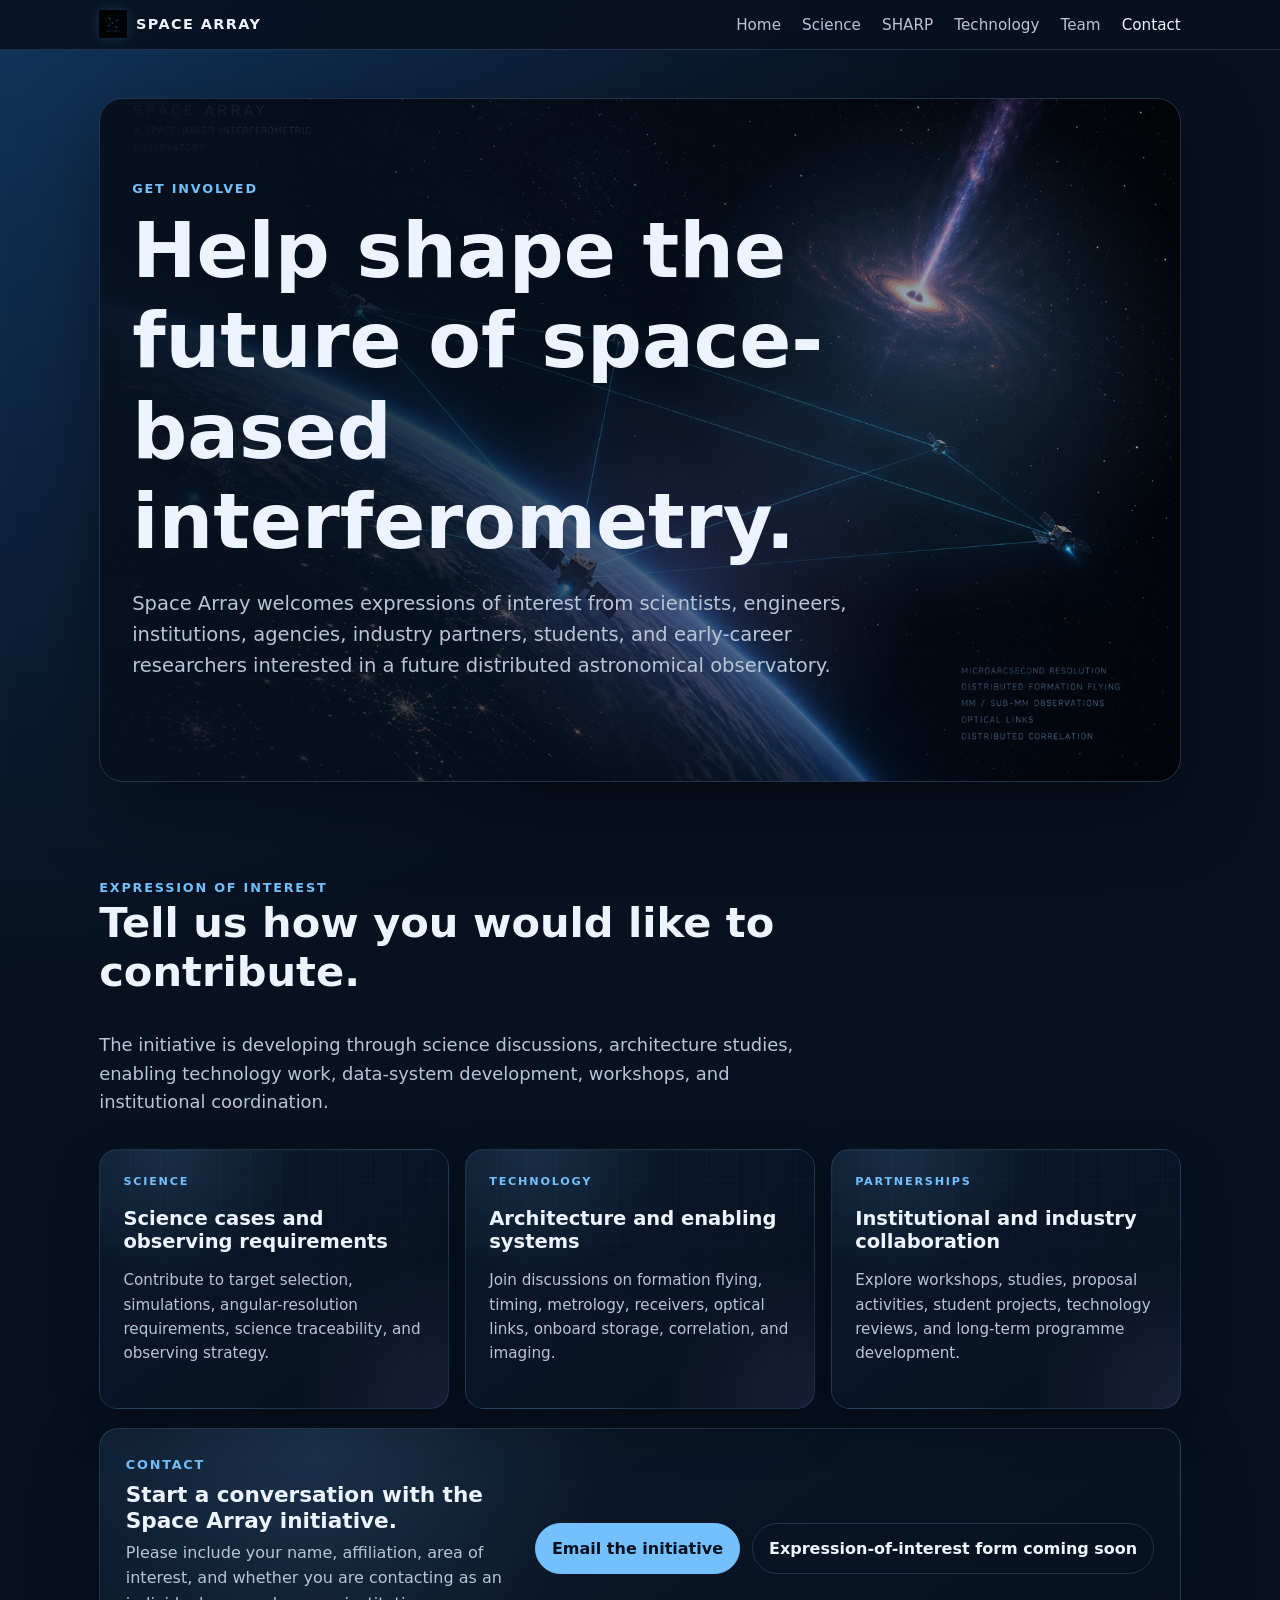
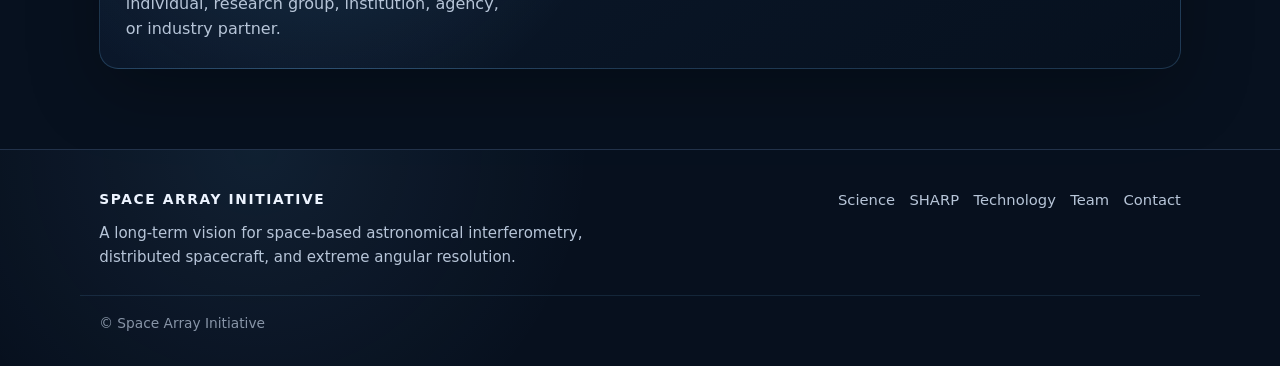
==== contact.html @ 08caba34 "footer" ====
<!doctype html>
<html lang="en">
<head>
  <meta charset="utf-8">
  <meta name="viewport" content="width=device-width, initial-scale=1">
  <title>Contact · Space Array</title>
  <link rel="stylesheet" href="styles.css">
</head>
<body>
<header>
  <div class="nav">
    <a class="logo" href="index.html">
      <img src="assets/space-array-logo.png" alt="Space Array logo">
      <span>Space Array</span>
    </a>
    <nav>
      <a href="index.html">Home</a>
      <a href="science.html">Science</a>
      <a href="sharp.html">SHARP</a>
      <a href="technology.html">Technology</a>
      <a href="team.html">Team</a>
      <a class="active" href="contact.html">Contact</a>
    </nav>
  </div>
</header>

<main>
  <section class="hero page-hero contact-hero">
    <div class="hero-copy">
      <div class="kicker">Get involved</div>
      <h1>Help shape the future of space-based interferometry.</h1>
      <p class="lead">
        Space Array welcomes expressions of interest from scientists, engineers,
        institutions, agencies, industry partners, students, and early-career researchers
        interested in a future distributed astronomical observatory.
      </p>
    </div>
  </section>

  <section class="section contact-intake">
    <div class="section-heading">
      <div class="kicker">Expression of interest</div>
      <h2>Tell us how you would like to contribute.</h2>
      <p>
        The initiative is developing through science discussions, architecture studies,
        enabling technology work, data-system development, workshops, and institutional
        coordination.
      </p>
    </div>

    <div class="contact-pathways">
      <article class="contact-pathway-card">
        <div class="contact-pathway-label">Science</div>
        <h3>Science cases and observing requirements</h3>
        <p>
          Contribute to target selection, simulations, angular-resolution requirements,
          science traceability, and observing strategy.
        </p>
      </article>

      <article class="contact-pathway-card">
        <div class="contact-pathway-label">Technology</div>
        <h3>Architecture and enabling systems</h3>
        <p>
          Join discussions on formation flying, timing, metrology, receivers, optical links,
          onboard storage, correlation, and imaging.
        </p>
      </article>

      <article class="contact-pathway-card">
        <div class="contact-pathway-label">Partnerships</div>
        <h3>Institutional and industry collaboration</h3>
        <p>
          Explore workshops, studies, proposal activities, student projects,
          technology reviews, and long-term programme development.
        </p>
      </article>
    </div>

    <div class="contact-panel">
      <div>
        <div class="kicker">Contact</div>
        <h3>Start a conversation with the Space Array initiative.</h3>
        <p>
          Please include your name, affiliation, area of interest, and whether you are
          contacting as an individual, research group, institution, agency, or industry partner.
        </p>
      </div>

      <div class="contact-actions">
        <a class="button" href="mailto:info@spacearray.org">Email the initiative</a>
        <a class="button secondary" href="#">Expression-of-interest form coming soon</a>
      </div>
    </div>
  </section>
</main>

<footer class="site-footer">
  <div class="footer-inner">
    <div class="footer-brand">
      <div class="footer-title">Space Array Initiative</div>
      <p>
        A long-term vision for space-based astronomical interferometry,
        distributed spacecraft, and extreme angular resolution.
      </p>
    </div>

    <div class="footer-links">
      <a href="science.html">Science</a>
      <a href="sharp.html">SHARP</a>
      <a href="technology.html">Technology</a>
      <a href="team.html">Team</a>
      <a href="contact.html">Contact</a>
    </div>
  </div>

  <div class="footer-bottom">
    © Space Array Initiative
  </div>
</footer>
</body>
</html>
---- styles.css ----
:root {
  --bg: #07111f;
  --panel: #0d1b2f;
  --text: #edf4ff;
  --muted: #b7c5d8;
  --accent: #74c0fc;
  --accent-2: #b197fc;
  --line: #22324a;
}

* {
  box-sizing: border-box;
}

body {
  margin: 0;
  font-family: Inter, system-ui, -apple-system, BlinkMacSystemFont, "Segoe UI", sans-serif;
  background: radial-gradient(circle at top left, #12345a 0, var(--bg) 42%);
  color: var(--text);
  line-height: 1.6;
}

a {
  color: var(--accent);
  text-decoration: none;
}

a:hover {
  text-decoration: underline;
}

/* ===== Header / Navigation ===== */

header {
  border-bottom: 1px solid var(--line);
  background: rgba(7, 17, 31, 0.88);
  backdrop-filter: blur(10px);
  position: sticky;
  top: 0;
  z-index: 10;
}

.nav {
  max-width: 1120px;
  margin: 0 auto;
  padding: 0.65rem 1.2rem;
  display: flex;
  align-items: center;
  justify-content: space-between;
  gap: 1rem;
}

.logo {
  display: flex;
  align-items: center;
  gap: 0.55rem;
  color: var(--text);
  font-size: 0.9rem;
  font-weight: 600;
  letter-spacing: 0.10em;
  text-transform: uppercase;
  text-decoration: none;
}

.logo:hover {
  text-decoration: none;
}

.logo img {
  width: 28px;
  height: 28px;
  max-width: 28px;
  max-height: 28px;
  display: block;
  object-fit: contain;
  filter: drop-shadow(0 0 6px rgba(116, 192, 252, 0.18));
}

.logo span {
  line-height: 1;
}

nav a {
  color: var(--muted);
  margin-left: 1rem;
  font-size: 0.95rem;
}

nav a.active,
nav a:hover {
  color: var(--text);
}

/* ===== Main layout ===== */

main {
  max-width: 1120px;
  margin: 0 auto;
  padding: 3rem 1.2rem 5rem;
}

.section {
  margin-top: 4rem;
  padding-top: 1rem;
}

/* ===== Typography ===== */

.kicker {
  color: var(--accent);
  text-transform: uppercase;
  letter-spacing: 0.14em;
  font-size: 0.8rem;
  font-weight: 700;
}

h1,
h2,
h3 {
  line-height: 1.18;
}

h1 {
  font-size: clamp(2.4rem, 6vw, 5rem);
  margin: 0.4rem 0 1rem;
}

h2 {
  font-size: clamp(1.8rem, 4vw, 2.6rem);
  margin-top: 0;
}

h3 {
  margin-bottom: 0.4rem;
}

.lead {
  font-size: 1.22rem;
  color: var(--muted);
  max-width: 780px;
}

/* ===== Buttons ===== */

.button-row {
  display: flex;
  flex-wrap: wrap;
  gap: 0.8rem;
  margin-top: 2rem;
}

.button {
  display: inline-block;
  padding: 0.75rem 1rem;
  border-radius: 999px;
  border: 1px solid var(--accent);
  color: var(--bg);
  background: var(--accent);
  font-weight: 700;
}

.button.secondary {
  color: var(--text);
  background: transparent;
  border-color: var(--line);
}

/* ===== Home cinematic hero ===== */

.hero {
  padding: 4rem 0 3rem;
  max-width: 850px;
}

.hero-home {
  max-width: none;
  padding: 2rem 0 4rem;
}

.hero-visual {
  margin-bottom: 2rem;
  border-radius: 1.5rem;
  overflow: hidden;
  border: 1px solid var(--line);
  background: #030813;
  box-shadow: 0 24px 80px rgba(0, 0, 0, 0.45);
}

.hero-visual img {
  width: 100%;
  height: auto;
  display: block;
}

.hero-copy {
  max-width: 820px;
}

/* ===== Page hero visual treatment ===== */

.page-hero {
  position: relative;
  max-width: none;
  min-height: 420px;
  padding: 5rem 2rem;
  border: 1px solid var(--line);
  border-radius: 1.5rem;
  overflow: hidden;
  background:
    linear-gradient(90deg, rgba(7, 17, 31, 0.96), rgba(7, 17, 31, 0.65), rgba(7, 17, 31, 0.22)),
    url("assets/space-array-hero.png") center / cover no-repeat;
  box-shadow: 0 24px 80px rgba(0, 0, 0, 0.42);
}

.page-hero .hero-copy {
  position: relative;
  z-index: 1;
  max-width: 760px;
}

.science-hero::after,
.sharp-hero::after,
.technology-hero::after,
.team-hero::after,
.contact-hero::after {
  content: "";
  position: absolute;
  inset: 0;
  pointer-events: none;
}

.science-hero::after {
  background:
    radial-gradient(circle at 72% 28%, rgba(177, 151, 252, 0.22), transparent 24%),
    radial-gradient(circle at 60% 55%, rgba(116, 192, 252, 0.15), transparent 32%);
}

.sharp-hero::after {
  background:
    radial-gradient(circle at 74% 32%, rgba(255, 138, 61, 0.18), transparent 24%),
    radial-gradient(circle at 66% 45%, rgba(177, 151, 252, 0.18), transparent 30%),
    linear-gradient(115deg, transparent 58%, rgba(116, 192, 252, 0.14), transparent 72%);
}

.technology-hero::after {
  background:
    radial-gradient(circle at 74% 32%, rgba(116, 192, 252, 0.2), transparent 25%),
    radial-gradient(circle at 58% 68%, rgba(177, 151, 252, 0.16), transparent 32%),
    linear-gradient(120deg, transparent 54%, rgba(116, 192, 252, 0.14), transparent 68%);
}

.team-hero::after {
  background:
    radial-gradient(circle at 76% 34%, rgba(116, 192, 252, 0.17), transparent 26%),
    radial-gradient(circle at 62% 62%, rgba(177, 151, 252, 0.16), transparent 32%);
}

.contact-hero::after {
  background:
    radial-gradient(circle at 78% 38%, rgba(116, 192, 252, 0.18), transparent 28%),
    radial-gradient(circle at 55% 70%, rgba(177, 151, 252, 0.14), transparent 30%);
}

/* ===== Grids / cards ===== */

.grid {
  display: grid;
  grid-template-columns: repeat(auto-fit, minmax(230px, 1fr));
  gap: 1rem;
  margin: 2rem 0;
}

.card {
  background: rgba(13, 27, 47, 0.78);
  border: 1px solid var(--line);
  border-radius: 1rem;
  padding: 1.25rem;
  transition: transform 0.25s ease, border-color 0.25s ease, box-shadow 0.25s ease;
}

.card:hover {
  transform: translateY(-3px);
  border-color: rgba(116, 192, 252, 0.35);
  box-shadow: 0 18px 40px rgba(0, 0, 0, 0.28);
}

.card p {
  color: var(--muted);
  margin-bottom: 0;
}

/* ===== Homepage identity cards ===== */

.identity-grid {
  gap: 1.25rem;
  margin: 3rem 0 4rem;
}

.identity-card {
  position: relative;
  overflow: hidden;
  padding: 0;
}

.identity-card h3,
.identity-card p,
.identity-card .card-label {
  margin-left: 1.25rem;
  margin-right: 1.25rem;
}

.identity-card p {
  margin-bottom: 1.25rem;
}

.card-label {
  margin-top: 1.25rem;
  color: var(--accent);
  text-transform: uppercase;
  letter-spacing: 0.16em;
  font-size: 0.72rem;
  font-weight: 800;
}

.signature-visual {
  position: relative;
  height: 180px;
  overflow: hidden;
  background:
    radial-gradient(circle at 50% 45%, rgba(116, 192, 252, 0.18), transparent 34%),
    linear-gradient(135deg, rgba(116, 192, 252, 0.08), rgba(177, 151, 252, 0.08)),
    #050b16;
  border-bottom: 1px solid var(--line);
}

.signature-visual::before {
  content: "";
  position: absolute;
  inset: 0;
  background-image:
    linear-gradient(rgba(116, 192, 252, 0.07) 1px, transparent 1px),
    linear-gradient(90deg, rgba(116, 192, 252, 0.07) 1px, transparent 1px);
  background-size: 34px 34px;
  mask-image: radial-gradient(circle at center, black 0, transparent 72%);
}

.signature-visual span {
  position: absolute;
  display: block;
}

/* Science visual */

.jet-core {
  width: 58px;
  height: 58px;
  left: 46%;
  top: 52%;
  border-radius: 999px;
  background: radial-gradient(circle, #ffd28a 0%, #ff8a3d 38%, rgba(255, 138, 61, 0.18) 62%, transparent 70%);
  box-shadow: 0 0 34px rgba(255, 138, 61, 0.8);
}

.jet-beam {
  width: 170px;
  height: 36px;
  left: 39%;
  top: 32%;
  transform: rotate(-28deg);
  background: linear-gradient(90deg, rgba(255, 210, 138, 0.95), rgba(177, 151, 252, 0.45), transparent);
  filter: blur(2px);
}

.uv-ring {
  border: 1px solid rgba(116, 192, 252, 0.5);
  border-radius: 50%;
  transform: rotate(-22deg);
}

.ring-one {
  width: 180px;
  height: 82px;
  left: 20%;
  top: 46%;
}

.ring-two {
  width: 230px;
  height: 110px;
  left: 12%;
  top: 35%;
  border-color: rgba(177, 151, 252, 0.35);
}

/* Architecture visual */

.orbit {
  border: 1px solid rgba(116, 192, 252, 0.45);
  border-radius: 50%;
}

.orbit-one {
  width: 260px;
  height: 110px;
  left: 10%;
  top: 44%;
  transform: rotate(-18deg);
}

.orbit-two {
  width: 210px;
  height: 88px;
  left: 24%;
  top: 31%;
  transform: rotate(22deg);
  border-color: rgba(177, 151, 252, 0.45);
}

.sat {
  width: 16px;
  height: 16px;
  background: var(--text);
  border-radius: 4px;
  box-shadow: 0 0 18px rgba(116, 192, 252, 0.9);
}

.sat-a {
  left: 30%;
  top: 44%;
}

.sat-b {
  right: 28%;
  top: 55%;
}

.baseline {
  width: 190px;
  height: 1px;
  left: 31%;
  top: 51%;
  transform: rotate(9deg);
  background: linear-gradient(90deg, var(--accent), var(--accent-2));
  box-shadow: 0 0 10px rgba(116, 192, 252, 0.7);
}

/* Roadmap visual */

.phase {
  border-radius: 999px;
  background: radial-gradient(circle, var(--text), var(--accent));
  box-shadow: 0 0 20px rgba(116, 192, 252, 0.75);
}

.phase-one {
  width: 15px;
  height: 15px;
  left: 24%;
  top: 62%;
}

.phase-two {
  width: 24px;
  height: 24px;
  left: 46%;
  top: 47%;
}

.phase-three {
  width: 36px;
  height: 36px;
  left: 68%;
  top: 31%;
  background: radial-gradient(circle, var(--text), var(--accent-2));
}

.road-line {
  width: 58%;
  height: 2px;
  left: 24%;
  top: 58%;
  transform: rotate(-20deg);
  background: linear-gradient(90deg, var(--accent), var(--accent-2));
  box-shadow: 0 0 14px rgba(177, 151, 252, 0.55);
}

/* ===== Two-column sections ===== */

.two-col {
  display: grid;
  grid-template-columns: minmax(0, 1.1fr) minmax(260px, 0.9fr);
  gap: 2rem;
  align-items: start;
}

.notice {
  border-left: 4px solid var(--accent-2);
  padding: 1rem 1.2rem;
  background: rgba(177, 151, 252, 0.09);
  border-radius: 0.7rem;
  color: var(--muted);
}

ul.clean {
  padding-left: 1.2rem;
  color: var(--muted);
}

/* ===== Team page ===== */

.person {
  border-top: 1px solid var(--line);
  padding: 1rem 0;
}

.person:first-child {
  border-top: 0;
}

.role {
  color: var(--accent);
  font-weight: 700;
  margin: 0;
}

/* ===== Footer ===== */

/* ===== Site footer ===== */

.site-footer {
  border-top: 1px solid var(--line);
  color: var(--muted);
  padding: 0;
  text-align: left;
  background:
    radial-gradient(circle at 20% 0%, rgba(116, 192, 252, 0.09), transparent 32%),
    rgba(7, 17, 31, 0.92);
}

.footer-inner {
  max-width: 1120px;
  margin: 0 auto;
  padding: 2.4rem 1.2rem 1.6rem;
  display: flex;
  align-items: flex-start;
  justify-content: space-between;
  gap: 2rem;
}

.footer-title {
  color: var(--text);
  font-weight: 800;
  letter-spacing: 0.12em;
  text-transform: uppercase;
  font-size: 0.86rem;
}

.footer-brand p {
  max-width: 52ch;
  margin: 0.7rem 0 0;
  color: var(--muted);
  font-size: 0.94rem;
}

.footer-links {
  display: flex;
  flex-wrap: wrap;
  justify-content: flex-end;
  gap: 0.9rem;
}

.footer-links a {
  color: var(--muted);
  font-size: 0.92rem;
}

.footer-links a:hover {
  color: var(--text);
}

.footer-bottom {
  max-width: 1120px;
  margin: 0 auto;
  padding: 1rem 1.2rem 2rem;
  border-top: 1px solid rgba(116, 192, 252, 0.12);
  color: rgba(183, 197, 216, 0.72);
  font-size: 0.86rem;
}

@media (max-width: 720px) {
  .footer-inner {
    flex-direction: column;
  }

  .footer-links {
    justify-content: flex-start;
  }
}

/* ===== Responsive ===== */

@media (max-width: 720px) {
  .nav {
    align-items: flex-start;
    flex-direction: column;
  }

  nav a {
    margin: 0 0.8rem 0.5rem 0;
    display: inline-block;
  }

  main {
    padding-top: 2rem;
  }

  .hero-home {
    padding-top: 1rem;
  }

  .page-hero {
    min-height: 360px;
    padding: 3.5rem 1.3rem;
  }

  .two-col {
    grid-template-columns: 1fr;
  }

  .signature-visual {
    height: 180px;
  }

  .logo {
    letter-spacing: 0.08em;
    font-size: 0.82rem;
  }

  .logo img {
    width: 24px;
    height: 24px;
    max-width: 24px;
    max-height: 24px;
  }
}

/* ===== Why now glow cards ===== */
.why-now {
  margin-top: 5rem;
}

.section-heading {
  max-width: 760px;
  margin-bottom: 2rem;
}

.section-heading p {
  color: var(--muted);
  font-size: 1.12rem;
  max-width: 65ch;
}

.why-grid {
  display: grid;
  grid-template-columns: repeat(5, minmax(0, 1fr));
  gap: 1rem;
}

.why-card {
  position: relative;
  overflow: hidden;
  min-height: 245px;
  padding: 1.35rem;
  border: 1px solid rgba(116, 192, 252, 0.18);
  border-radius: 1.1rem;
  background:
    radial-gradient(circle at 20% 0%, rgba(116, 192, 252, 0.16), transparent 34%),
    radial-gradient(circle at 90% 100%, rgba(177, 151, 252, 0.14), transparent 36%),
    rgba(13, 27, 47, 0.72);
  box-shadow: 0 18px 50px rgba(0, 0, 0, 0.22);
  transition: transform 220ms ease, border-color 220ms ease, box-shadow 220ms ease;
}

.why-card::before {
  content: "";
  position: absolute;
  inset: 0;
  background-image:
    linear-gradient(rgba(116, 192, 252, 0.05) 1px, transparent 1px),
    linear-gradient(90deg, rgba(116, 192, 252, 0.05) 1px, transparent 1px);
  background-size: 28px 28px;
  mask-image: linear-gradient(to bottom, black, transparent 78%);
  pointer-events: none;
}

.why-card:hover {
  transform: translateY(-4px);
  border-color: rgba(116, 192, 252, 0.48);
  box-shadow:
    0 22px 70px rgba(0, 0, 0, 0.34),
    0 0 38px rgba(116, 192, 252, 0.12);
}

.why-icon {
  position: relative;
  z-index: 1;
  width: 46px;
  height: 46px;
  display: grid;
  place-items: center;
  margin-bottom: 1.2rem;
  border-radius: 999px;
  border: 1px solid rgba(116, 192, 252, 0.42);
  color: var(--accent);
  background: rgba(116, 192, 252, 0.08);
  box-shadow:
    inset 0 0 18px rgba(116, 192, 252, 0.12),
    0 0 24px rgba(116, 192, 252, 0.18);
  font-size: 1.25rem;
}

.why-card h3 {
  position: relative;
  z-index: 1;
  margin-top: 0;
  margin-bottom: 0.55rem;
  font-size: 1.05rem;
}

.why-card p {
  position: relative;
  z-index: 1;
  margin: 0;
  color: var(--muted);
  font-size: 0.94rem;
}

@media (max-width: 980px) {
  .why-grid {
    grid-template-columns: repeat(2, minmax(0, 1fr));
  }

  .why-card:last-child {
    grid-column: span 2;
  }
}

@media (max-width: 620px) {
  .why-grid {
    grid-template-columns: 1fr;
  }

  .why-card:last-child {
    grid-column: auto;
  }
}

/* ===== Latest updates ===== */
.updates-section {
  margin-top: 5.5rem;
}

.updates-grid {
  display: grid;
  grid-template-columns: 1.25fr 1fr 1fr;
  gap: 1rem;
}

.update-card {
  position: relative;
  min-height: 260px;
  padding: 1.45rem;
  border: 1px solid rgba(116, 192, 252, 0.18);
  border-radius: 1.1rem;
  background:
    linear-gradient(145deg, rgba(13, 27, 47, 0.92), rgba(7, 17, 31, 0.88)),
    radial-gradient(circle at 80% 0%, rgba(177, 151, 252, 0.14), transparent 36%);
  overflow: hidden;
  transition: transform 220ms ease, border-color 220ms ease, box-shadow 220ms ease;
}

.update-card::before {
  content: "";
  position: absolute;
  inset: 0;
  background:
    linear-gradient(120deg, transparent, rgba(116, 192, 252, 0.08), transparent);
  transform: translateX(-100%);
  transition: transform 600ms ease;
  pointer-events: none;
}

.update-card:hover {
  transform: translateY(-4px);
  border-color: rgba(116, 192, 252, 0.45);
  box-shadow: 0 22px 70px rgba(0, 0, 0, 0.32);
}

.update-card:hover::before {
  transform: translateX(100%);
}

.featured-update {
  background:
    radial-gradient(circle at 20% 0%, rgba(116, 192, 252, 0.22), transparent 38%),
    radial-gradient(circle at 90% 80%, rgba(177, 151, 252, 0.16), transparent 34%),
    rgba(13, 27, 47, 0.86);
}

.update-meta {
  margin-bottom: 1rem;
  color: var(--accent);
  text-transform: uppercase;
  letter-spacing: 0.16em;
  font-size: 0.72rem;
  font-weight: 800;
}

.update-card h3 {
  margin-top: 0;
  font-size: 1.25rem;
}

.update-card p {
  color: var(--muted);
}

.update-card a {
  display: inline-block;
  margin-top: 1rem;
  font-weight: 700;
}

@media (max-width: 900px) {
  .updates-grid {
    grid-template-columns: 1fr;
  }

  .update-card {
    min-height: auto;
  }
}

/* ===== Mission evolution ===== */
.mission-evolution {
  margin-top: 5.5rem;
}

.evolution-track {
  position: relative;
  display: grid;
  grid-template-columns: repeat(3, minmax(0, 1fr));
  gap: 1rem;
}

.evolution-track::before {
  content: "";
  position: absolute;
  left: 8%;
  right: 8%;
  top: 94px;
  height: 1px;
  background: linear-gradient(
    90deg,
    rgba(116, 192, 252, 0.12),
    rgba(116, 192, 252, 0.75),
    rgba(177, 151, 252, 0.75),
    rgba(177, 151, 252, 0.12)
  );
  box-shadow: 0 0 22px rgba(116, 192, 252, 0.25);
  pointer-events: none;
}

.evolution-phase {
  position: relative;
  padding: 1.45rem;
  border: 1px solid rgba(116, 192, 252, 0.18);
  border-radius: 1.2rem;
  background:
    radial-gradient(circle at 50% 0%, rgba(116, 192, 252, 0.12), transparent 38%),
    rgba(13, 27, 47, 0.72);
  overflow: hidden;
  transition: transform 220ms ease, border-color 220ms ease, box-shadow 220ms ease;
}

.evolution-phase:hover {
  transform: translateY(-4px);
  border-color: rgba(116, 192, 252, 0.45);
  box-shadow: 0 22px 70px rgba(0, 0, 0, 0.32);
}

.phase-number {
  color: var(--accent);
  font-size: 0.72rem;
  font-weight: 800;
  letter-spacing: 0.18em;
  margin-bottom: 1rem;
}

.phase-visual {
  position: relative;
  height: 120px;
  margin-bottom: 1.2rem;
  border-radius: 1rem;
  background:
    radial-gradient(circle at center, rgba(116, 192, 252, 0.14), transparent 44%),
    linear-gradient(135deg, rgba(3, 8, 18, 0.92), rgba(10, 24, 43, 0.88));
  border: 1px solid rgba(116, 192, 252, 0.12);
  overflow: hidden;
}

.phase-visual::before {
  content: "";
  position: absolute;
  inset: 0;
  background-image:
    linear-gradient(rgba(116, 192, 252, 0.05) 1px, transparent 1px),
    linear-gradient(90deg, rgba(116, 192, 252, 0.05) 1px, transparent 1px);
  background-size: 26px 26px;
  mask-image: radial-gradient(circle at center, black, transparent 75%);
}

.phase-visual span {
  position: absolute;
  width: 18px;
  height: 18px;
  border-radius: 5px;
  background: var(--text);
  box-shadow:
    0 0 16px rgba(116, 192, 252, 0.85),
    0 0 34px rgba(116, 192, 252, 0.28);
}

.phase-visual-one span {
  left: 50%;
  top: 50%;
  transform: translate(-50%, -50%);
}

.phase-visual-two span:nth-child(1) {
  left: 32%;
  top: 48%;
}

.phase-visual-two span:nth-child(2) {
  right: 32%;
  top: 48%;
}

.phase-visual-two::after {
  content: "";
  position: absolute;
  left: 36%;
  right: 36%;
  top: 56%;
  height: 1px;
  background: rgba(116, 192, 252, 0.88);
  box-shadow: 0 0 12px rgba(116, 192, 252, 0.65);
}

.phase-visual-three span:nth-child(1) {
  left: 26%;
  top: 60%;
}

.phase-visual-three span:nth-child(2) {
  left: 50%;
  top: 34%;
  transform: translateX(-50%);
}

.phase-visual-three span:nth-child(3) {
  right: 26%;
  top: 60%;
}

.phase-visual-three::after {
  content: "";
  position: absolute;
  left: 28%;
  right: 28%;
  top: 54%;
  height: 70px;
  border-top: 1px solid rgba(116, 192, 252, 0.85);
  border-left: 1px solid rgba(177, 151, 252, 0.72);
  border-right: 1px solid rgba(177, 151, 252, 0.72);
  transform: translateY(-50%);
  box-shadow: 0 0 18px rgba(116, 192, 252, 0.18);
}

.evolution-phase h3 {
  margin-top: 0;
  font-size: 1.2rem;
}

.evolution-phase p {
  color: var(--muted);
  margin-bottom: 0;
}

@media (max-width: 900px) {
  .evolution-track {
    grid-template-columns: 1fr;
  }

  .evolution-track::before {
    display: none;
  }
}

/* ===== Observatory vision visual break ===== */
.vision-break {
  position: relative;
  min-height: 520px;
  margin-top: 5rem;
  padding: 4rem;
  display: grid;
  align-items: end;
  border: 1px solid rgba(116, 192, 252, 0.18);
  border-radius: 1.5rem;
  overflow: hidden;
  background:
    linear-gradient(90deg, rgba(7, 17, 31, 0.96), rgba(7, 17, 31, 0.64), rgba(7, 17, 31, 0.18)),
    url("assets/space-array-hero.png") center / cover no-repeat;
  box-shadow: 0 28px 90px rgba(0, 0, 0, 0.42);
}

.vision-break::before {
  content: "";
  position: absolute;
  inset: 0;
  background:
    radial-gradient(circle at 72% 28%, rgba(116, 192, 252, 0.18), transparent 28%),
    radial-gradient(circle at 82% 72%, rgba(177, 151, 252, 0.14), transparent 34%),
    linear-gradient(to top, rgba(7, 17, 31, 0.98), transparent 48%);
  pointer-events: none;
}

.vision-copy {
  position: relative;
  z-index: 1;
  max-width: 760px;
}

.vision-copy h2 {
  max-width: 760px;
  margin-bottom: 1rem;
}

.vision-copy p {
  max-width: 62ch;
  color: var(--muted);
  font-size: 1.12rem;
}

.vision-metrics {
  position: relative;
  z-index: 1;
  margin-top: 2.5rem;
  display: grid;
  grid-template-columns: repeat(3, minmax(0, 1fr));
  gap: 1rem;
  max-width: 860px;
}

.vision-metrics div {
  padding: 1rem;
  border: 1px solid rgba(116, 192, 252, 0.18);
  border-radius: 0.9rem;
  background: rgba(7, 17, 31, 0.58);
  backdrop-filter: blur(10px);
}

.vision-metrics strong {
  display: block;
  margin-bottom: 0.25rem;
  color: var(--text);
  font-size: 0.98rem;
}

.vision-metrics span {
  display: block;
  color: var(--muted);
  font-size: 0.88rem;
}

@media (max-width: 760px) {
  .vision-break {
    min-height: 520px;
    padding: 2rem;
  }

  .vision-metrics {
    grid-template-columns: 1fr;
  }
}

/* ===== Science signature section ===== */
.science-signature {
  display: grid;
  grid-template-columns: minmax(0, 0.95fr) minmax(360px, 1.05fr);
  gap: 2rem;
  align-items: center;
  margin-top: 4.5rem;
}

.science-signature-copy p {
  max-width: 65ch;
  color: var(--muted);
  font-size: 1.05rem;
}

.science-instrument-visual {
  position: relative;
  min-height: 420px;
  border: 1px solid rgba(116, 192, 252, 0.18);
  border-radius: 1.4rem;
  overflow: hidden;
  background:
    radial-gradient(circle at 50% 48%, rgba(255, 138, 61, 0.18), transparent 24%),
    radial-gradient(circle at 70% 28%, rgba(116, 192, 252, 0.14), transparent 28%),
    radial-gradient(circle at 22% 78%, rgba(177, 151, 252, 0.12), transparent 30%),
    linear-gradient(135deg, rgba(3, 8, 18, 0.98), rgba(10, 24, 43, 0.94));
  box-shadow: 0 24px 80px rgba(0, 0, 0, 0.34);
}

.science-instrument-visual::before {
  content: "";
  position: absolute;
  inset: 0;
  background-image:
    linear-gradient(rgba(116, 192, 252, 0.055) 1px, transparent 1px),
    linear-gradient(90deg, rgba(116, 192, 252, 0.055) 1px, transparent 1px);
  background-size: 34px 34px;
  mask-image: radial-gradient(circle at center, black 0, transparent 78%);
}

.science-instrument-visual::after {
  content: "";
  position: absolute;
  inset: 12%;
  border: 1px solid rgba(116, 192, 252, 0.12);
  border-radius: 50%;
  transform: rotate(-18deg);
}

.science-instrument-visual span {
  position: absolute;
  display: block;
}

.black-hole-core {
  width: 92px;
  height: 92px;
  left: 45%;
  top: 48%;
  transform: translate(-50%, -50%);
  border-radius: 50%;
  background:
    radial-gradient(circle, #fff0c2 0 8%, #ffb15f 20%, #ff6f2c 38%, rgba(255, 111, 44, 0.18) 62%, transparent 72%);
  box-shadow:
    0 0 38px rgba(255, 138, 61, 0.72),
    0 0 90px rgba(255, 138, 61, 0.22);
}

.science-jet {
  width: 260px;
  height: 42px;
  left: 44%;
  top: 34%;
  transform: rotate(-24deg);
  background: linear-gradient(
    90deg,
    rgba(255, 196, 120, 0.92),
    rgba(177, 151, 252, 0.38),
    rgba(116, 192, 252, 0.08),
    transparent
  );
  filter: blur(2px);
}

.uv-track {
  border: 1px solid rgba(116, 192, 252, 0.38);
  border-radius: 50%;
  left: 50%;
  top: 50%;
  transform: translate(-50%, -50%) rotate(-22deg);
}

.track-one {
  width: 260px;
  height: 110px;
}

.track-two {
  width: 340px;
  height: 150px;
  border-color: rgba(177, 151, 252, 0.26);
}

.track-three {
  width: 430px;
  height: 190px;
  border-color: rgba(116, 192, 252, 0.18);
}

.baseline-dot {
  width: 7px;
  height: 7px;
  border-radius: 50%;
  background: var(--accent);
  box-shadow: 0 0 16px rgba(116, 192, 252, 0.85);
}

.dot-one {
  left: 28%;
  top: 43%;
}

.dot-two {
  right: 29%;
  top: 57%;
}

.dot-three {
  left: 37%;
  bottom: 24%;
}

.dot-four {
  right: 36%;
  top: 27%;
}

@media (max-width: 860px) {
  .science-signature {
    grid-template-columns: 1fr;
  }

  .science-instrument-visual {
    min-height: 340px;
  }
}

.science-case-grid {
  margin-top: 4rem;
}

/* ===== Technology architecture section ===== */

.technology-architecture {
  display: grid;
  grid-template-columns: minmax(0, 0.95fr) minmax(380px, 1.05fr);
  gap: 2.2rem;
  align-items: center;
  margin-top: 4.8rem;
}

.technology-architecture-copy p {
  max-width: 65ch;
  color: var(--muted);
  font-size: 1.05rem;
}

.architecture-visual {
  position: relative;
  min-height: 460px;
  border: 1px solid rgba(116, 192, 252, 0.18);
  border-radius: 1.4rem;
  overflow: hidden;
  background:
    radial-gradient(circle at 48% 38%, rgba(116, 192, 252, 0.16), transparent 28%),
    radial-gradient(circle at 72% 68%, rgba(177, 151, 252, 0.14), transparent 30%),
    linear-gradient(135deg, rgba(3, 8, 18, 0.98), rgba(10, 24, 43, 0.94));
  box-shadow: 0 24px 80px rgba(0, 0, 0, 0.34);
}

.architecture-visual::before {
  content: "";
  position: absolute;
  inset: 0;
  background-image:
    linear-gradient(rgba(116, 192, 252, 0.055) 1px, transparent 1px),
    linear-gradient(90deg, rgba(116, 192, 252, 0.055) 1px, transparent 1px);
  background-size: 34px 34px;
  mask-image: radial-gradient(circle at center, black 0, transparent 78%);
}

.architecture-visual span {
  position: absolute;
  display: block;
}

.arch-orbit {
  border: 1px solid rgba(116, 192, 252, 0.28);
  border-radius: 50%;
}

.arch-orbit-one {
  width: 440px;
  height: 190px;
  left: 50%;
  top: 40%;
  transform: translate(-50%, -50%) rotate(-18deg);
}

.arch-orbit-two {
  width: 360px;
  height: 155px;
  left: 50%;
  top: 44%;
  transform: translate(-50%, -50%) rotate(22deg);
  border-color: rgba(177, 151, 252, 0.28);
}

.arch-node {
  width: 18px;
  height: 18px;
  border-radius: 5px;
  background: var(--text);
  box-shadow:
    0 0 18px rgba(116, 192, 252, 0.9),
    0 0 38px rgba(116, 192, 252, 0.28);
}

.node-a {
  left: 26%;
  top: 32%;
}

.node-b {
  right: 27%;
  top: 38%;
}

.node-c {
  left: 34%;
  bottom: 30%;
}

.node-d {
  right: 30%;
  bottom: 26%;
}

.arch-link {
  height: 1px;
  background: linear-gradient(90deg, rgba(116, 192, 252, 0.95), rgba(177, 151, 252, 0.72));
  box-shadow: 0 0 14px rgba(116, 192, 252, 0.5);
  transform-origin: left center;
}

.link-ab {
  width: 48%;
  left: 28%;
  top: 35%;
  transform: rotate(7deg);
}

.link-ac {
  width: 30%;
  left: 28%;
  top: 36%;
  transform: rotate(58deg);
}

.link-bd {
  width: 30%;
  right: 28%;
  top: 41%;
  transform: rotate(95deg);
}

.link-cd {
  width: 40%;
  left: 36%;
  bottom: 28%;
  transform: rotate(-2deg);
}

.ground-station {
  width: 76px;
  height: 76px;
  left: 50%;
  bottom: 7%;
  transform: translateX(-50%);
  border-radius: 50%;
  border: 1px solid rgba(116, 192, 252, 0.42);
  background:
    radial-gradient(circle, rgba(116, 192, 252, 0.26), rgba(7, 17, 31, 0.92) 62%);
  box-shadow:
    inset 0 0 24px rgba(116, 192, 252, 0.16),
    0 0 32px rgba(116, 192, 252, 0.18);
}

.ground-station::before {
  content: "";
  position: absolute;
  left: 50%;
  bottom: 24px;
  width: 34px;
  height: 20px;
  transform: translateX(-50%);
  border: 1px solid rgba(237, 244, 255, 0.72);
  border-top-left-radius: 34px;
  border-top-right-radius: 34px;
  border-bottom: 0;
}

.downlink {
  width: 220px;
  height: 1px;
  left: 50%;
  bottom: 23%;
  transform: translateX(-50%) rotate(90deg);
  background: linear-gradient(90deg, transparent, rgba(116, 192, 252, 0.85), transparent);
  box-shadow: 0 0 16px rgba(116, 192, 252, 0.42);
}

.architecture-label {
  position: absolute;
  padding: 0.4rem 0.55rem;
  border: 1px solid rgba(116, 192, 252, 0.22);
  border-radius: 999px;
  background: rgba(7, 17, 31, 0.68);
  color: var(--muted);
  font-size: 0.68rem;
  letter-spacing: 0.14em;
  text-transform: uppercase;
  backdrop-filter: blur(8px);
}

.label-spacecraft {
  left: 8%;
  top: 10%;
}

.label-links {
  right: 8%;
  top: 14%;
}

.label-ground {
  left: 50%;
  bottom: 4%;
  transform: translateX(-50%);
}

@media (max-width: 880px) {
  .technology-architecture {
    grid-template-columns: 1fr;
  }

  .architecture-visual {
    min-height: 360px;
  }

  .architecture-label {
    font-size: 0.62rem;
  }
}

/* ===== Technology stack ===== */

.technology-stack {
  margin-top: 5.5rem;
}

.stack-grid {
  display: grid;
  grid-template-columns: repeat(2, minmax(0, 1fr));
  gap: 1rem;
}

.stack-card {
  position: relative;
  overflow: hidden;
  min-height: 280px;
  padding: 1.5rem;
  border: 1px solid rgba(116, 192, 252, 0.18);
  border-radius: 1.15rem;
  background:
    radial-gradient(circle at 18% 0%, rgba(116, 192, 252, 0.15), transparent 34%),
    linear-gradient(145deg, rgba(13, 27, 47, 0.86), rgba(7, 17, 31, 0.9));
  box-shadow: 0 18px 50px rgba(0, 0, 0, 0.22);
  transition: transform 220ms ease, border-color 220ms ease, box-shadow 220ms ease;
}

.stack-card::before {
  content: "";
  position: absolute;
  inset: 0;
  background-image:
    linear-gradient(rgba(116, 192, 252, 0.045) 1px, transparent 1px),
    linear-gradient(90deg, rgba(116, 192, 252, 0.045) 1px, transparent 1px);
  background-size: 30px 30px;
  mask-image: linear-gradient(to bottom, black, transparent 78%);
  pointer-events: none;
}

.stack-card::after {
  content: "";
  position: absolute;
  right: -60px;
  top: -60px;
  width: 160px;
  height: 160px;
  border: 1px solid rgba(116, 192, 252, 0.16);
  border-radius: 50%;
  box-shadow: 0 0 40px rgba(116, 192, 252, 0.08);
}

.stack-card:hover {
  transform: translateY(-4px);
  border-color: rgba(116, 192, 252, 0.48);
  box-shadow:
    0 22px 70px rgba(0, 0, 0, 0.34),
    0 0 38px rgba(116, 192, 252, 0.1);
}

.stack-number {
  position: relative;
  z-index: 1;
  margin-bottom: 1.1rem;
  color: var(--accent);
  font-size: 0.72rem;
  font-weight: 800;
  letter-spacing: 0.18em;
}

.stack-card h3 {
  position: relative;
  z-index: 1;
  margin-top: 0;
  font-size: 1.35rem;
}

.stack-card p {
  position: relative;
  z-index: 1;
  max-width: 56ch;
  color: var(--muted);
}

.stack-tags {
  position: relative;
  z-index: 1;
  display: flex;
  flex-wrap: wrap;
  gap: 0.45rem;
  margin-top: 1.25rem;
}

.stack-tags span {
  padding: 0.32rem 0.55rem;
  border: 1px solid rgba(116, 192, 252, 0.22);
  border-radius: 999px;
  color: var(--muted);
  background: rgba(116, 192, 252, 0.06);
  font-size: 0.76rem;
}

@media (max-width: 760px) {
  .stack-grid {
    grid-template-columns: 1fr;
  }

  .stack-card {
    min-height: auto;
  }
}

/* ===== Architecture flow ===== */

.architecture-flow-section {
  margin-top: 5.8rem;
}

.architecture-flow {
  position: relative;
  display: grid;
  grid-template-columns: repeat(6, minmax(150px, 1fr));
  gap: 0.85rem;
  padding: 1rem;
  border: 1px solid rgba(116, 192, 252, 0.16);
  border-radius: 1.3rem;
  background:
    radial-gradient(circle at 20% 0%, rgba(116, 192, 252, 0.12), transparent 34%),
    radial-gradient(circle at 80% 100%, rgba(177, 151, 252, 0.12), transparent 36%),
    rgba(7, 17, 31, 0.58);
  overflow: hidden;
}

.architecture-flow::before {
  content: "";
  position: absolute;
  left: 7%;
  right: 7%;
  top: 50%;
  height: 1px;
  background: linear-gradient(
    90deg,
    rgba(116, 192, 252, 0.12),
    rgba(116, 192, 252, 0.8),
    rgba(177, 151, 252, 0.8),
    rgba(177, 151, 252, 0.12)
  );
  box-shadow: 0 0 22px rgba(116, 192, 252, 0.32);
  pointer-events: none;
}

.architecture-flow::after {
  content: "";
  position: absolute;
  inset: 0;
  background-image:
    linear-gradient(rgba(116, 192, 252, 0.035) 1px, transparent 1px),
    linear-gradient(90deg, rgba(116, 192, 252, 0.035) 1px, transparent 1px);
  background-size: 32px 32px;
  mask-image: linear-gradient(to bottom, black, transparent 78%);
  pointer-events: none;
}

.flow-step {
  position: relative;
  z-index: 1;
  min-height: 245px;
  padding: 1.1rem;
  border: 1px solid rgba(116, 192, 252, 0.18);
  border-radius: 1rem;
  background:
    linear-gradient(145deg, rgba(13, 27, 47, 0.88), rgba(7, 17, 31, 0.92));
  box-shadow: 0 16px 42px rgba(0, 0, 0, 0.22);
  transition: transform 220ms ease, border-color 220ms ease, box-shadow 220ms ease;
}

.flow-step:hover {
  transform: translateY(-4px);
  border-color: rgba(116, 192, 252, 0.45);
  box-shadow:
    0 22px 64px rgba(0, 0, 0, 0.32),
    0 0 34px rgba(116, 192, 252, 0.1);
}

.flow-number {
  display: inline-grid;
  place-items: center;
  width: 38px;
  height: 38px;
  margin-bottom: 1rem;
  border: 1px solid rgba(116, 192, 252, 0.38);
  border-radius: 999px;
  color: var(--accent);
  background: rgba(116, 192, 252, 0.08);
  box-shadow:
    inset 0 0 14px rgba(116, 192, 252, 0.12),
    0 0 22px rgba(116, 192, 252, 0.16);
  font-size: 0.72rem;
  font-weight: 800;
  letter-spacing: 0.08em;
}

.flow-step h3 {
  margin-top: 0;
  margin-bottom: 0.55rem;
  font-size: 1.02rem;
}

.flow-step p {
  margin: 0;
  color: var(--muted);
  font-size: 0.9rem;
}

@media (max-width: 1120px) {
  .architecture-flow {
    grid-template-columns: repeat(3, minmax(0, 1fr));
  }

  .architecture-flow::before {
    display: none;
  }
}

@media (max-width: 700px) {
  .architecture-flow {
    grid-template-columns: 1fr;
  }

  .flow-step {
    min-height: auto;
  }
}

/* ===== Technical challenges ===== */

.technical-challenges {
  margin-top: 5.8rem;
}

.challenge-grid {
  display: grid;
  grid-template-columns: repeat(3, minmax(0, 1fr));
  gap: 1rem;
}

.challenge-card {
  position: relative;
  overflow: hidden;
  min-height: 260px;
  padding: 1.45rem;
  border: 1px solid rgba(116, 192, 252, 0.16);
  border-radius: 1.15rem;
  background:
    radial-gradient(circle at 20% 0%, rgba(116, 192, 252, 0.13), transparent 34%),
    radial-gradient(circle at 100% 100%, rgba(177, 151, 252, 0.1), transparent 32%),
    linear-gradient(145deg, rgba(13, 27, 47, 0.84), rgba(7, 17, 31, 0.92));
  box-shadow: 0 18px 50px rgba(0, 0, 0, 0.22);
  transition: transform 220ms ease, border-color 220ms ease, box-shadow 220ms ease;
}

.challenge-card::before {
  content: "";
  position: absolute;
  inset: 0;
  background-image:
    linear-gradient(rgba(116, 192, 252, 0.04) 1px, transparent 1px),
    linear-gradient(90deg, rgba(116, 192, 252, 0.04) 1px, transparent 1px);
  background-size: 30px 30px;
  mask-image: linear-gradient(to bottom, black, transparent 78%);
  pointer-events: none;
}

.challenge-card::after {
  content: "";
  position: absolute;
  right: -44px;
  bottom: -44px;
  width: 120px;
  height: 120px;
  border: 1px solid rgba(116, 192, 252, 0.14);
  border-radius: 50%;
  box-shadow: 0 0 34px rgba(116, 192, 252, 0.08);
}

.challenge-card:hover {
  transform: translateY(-4px);
  border-color: rgba(116, 192, 252, 0.44);
  box-shadow:
    0 22px 70px rgba(0, 0, 0, 0.34),
    0 0 36px rgba(116, 192, 252, 0.1);
}

.challenge-index {
  position: relative;
  z-index: 1;
  margin-bottom: 1rem;
  color: var(--accent);
  font-size: 0.72rem;
  font-weight: 800;
  letter-spacing: 0.18em;
}

.challenge-card h3 {
  position: relative;
  z-index: 1;
  margin-top: 0;
  font-size: 1.22rem;
}

.challenge-card p {
  position: relative;
  z-index: 1;
  margin-bottom: 0;
  color: var(--muted);
  font-size: 0.95rem;
}

@media (max-width: 980px) {
  .challenge-grid {
    grid-template-columns: repeat(2, minmax(0, 1fr));
  }
}

@media (max-width: 640px) {
  .challenge-grid {
    grid-template-columns: 1fr;
  }

  .challenge-card {
    min-height: auto;
  }
}

/* ===== Technology readiness roadmap ===== */

.readiness-roadmap {
  margin-top: 6rem;
}

.readiness-track {
  position: relative;
  display: grid;
  grid-template-columns: repeat(4, minmax(0, 1fr));
  gap: 1rem;
}

.readiness-track::before {
  content: "";
  position: absolute;
  left: 8%;
  right: 8%;
  top: 34px;
  height: 1px;
  background: linear-gradient(
    90deg,
    rgba(116, 192, 252, 0.12),
    rgba(116, 192, 252, 0.75),
    rgba(177, 151, 252, 0.75),
    rgba(177, 151, 252, 0.12)
  );
  box-shadow: 0 0 24px rgba(116, 192, 252, 0.28);
  pointer-events: none;
}

.readiness-phase {
  position: relative;
  overflow: hidden;
  padding: 1.45rem;
  border: 1px solid rgba(116, 192, 252, 0.17);
  border-radius: 1.15rem;
  background:
    radial-gradient(circle at 50% 0%, rgba(116, 192, 252, 0.13), transparent 36%),
    linear-gradient(145deg, rgba(13, 27, 47, 0.86), rgba(7, 17, 31, 0.92));
  box-shadow: 0 18px 50px rgba(0, 0, 0, 0.24);
  transition: transform 220ms ease, border-color 220ms ease, box-shadow 220ms ease;
}

.readiness-phase::before {
  content: "";
  position: absolute;
  inset: 0;
  background-image:
    linear-gradient(rgba(116, 192, 252, 0.04) 1px, transparent 1px),
    linear-gradient(90deg, rgba(116, 192, 252, 0.04) 1px, transparent 1px);
  background-size: 30px 30px;
  mask-image: linear-gradient(to bottom, black, transparent 78%);
  pointer-events: none;
}

.readiness-phase:hover {
  transform: translateY(-4px);
  border-color: rgba(116, 192, 252, 0.45);
  box-shadow:
    0 22px 70px rgba(0, 0, 0, 0.34),
    0 0 36px rgba(116, 192, 252, 0.1);
}

.readiness-marker {
  position: relative;
  z-index: 1;
  display: inline-block;
  margin-bottom: 1.2rem;
  padding: 0.36rem 0.6rem;
  border: 1px solid rgba(116, 192, 252, 0.32);
  border-radius: 999px;
  color: var(--accent);
  background: rgba(116, 192, 252, 0.07);
  font-size: 0.68rem;
  font-weight: 800;
  letter-spacing: 0.16em;
  text-transform: uppercase;
}

.readiness-phase h3 {
  position: relative;
  z-index: 1;
  margin-top: 0;
  font-size: 1.18rem;
}

.readiness-phase p {
  position: relative;
  z-index: 1;
  color: var(--muted);
  font-size: 0.94rem;
}

.readiness-phase ul {
  position: relative;
  z-index: 1;
  margin: 1rem 0 0;
  padding-left: 1.1rem;
  color: var(--muted);
  font-size: 0.88rem;
}

.readiness-phase li {
  margin-bottom: 0.35rem;
}

@media (max-width: 1040px) {
  .readiness-track {
    grid-template-columns: repeat(2, minmax(0, 1fr));
  }

  .readiness-track::before {
    display: none;
  }
}

@media (max-width: 640px) {
  .readiness-track {
    grid-template-columns: 1fr;
  }
}

/* ===== Next steps cross-link section ===== */

.next-steps-section {
  margin-top: 6rem;
}

.next-steps-grid {
  display: grid;
  grid-template-columns: repeat(3, minmax(0, 1fr));
  gap: 1rem;
}

.next-step-card {
  position: relative;
  overflow: hidden;
  min-height: 260px;
  padding: 1.5rem;
  border: 1px solid rgba(116, 192, 252, 0.18);
  border-radius: 1.15rem;
  background:
    radial-gradient(circle at 20% 0%, rgba(116, 192, 252, 0.14), transparent 34%),
    radial-gradient(circle at 100% 100%, rgba(177, 151, 252, 0.12), transparent 34%),
    linear-gradient(145deg, rgba(13, 27, 47, 0.86), rgba(7, 17, 31, 0.92));
  color: var(--text);
  text-decoration: none;
  box-shadow: 0 18px 50px rgba(0, 0, 0, 0.24);
  transition: transform 220ms ease, border-color 220ms ease, box-shadow 220ms ease;
}

.next-step-card::before {
  content: "";
  position: absolute;
  inset: 0;
  background-image:
    linear-gradient(rgba(116, 192, 252, 0.04) 1px, transparent 1px),
    linear-gradient(90deg, rgba(116, 192, 252, 0.04) 1px, transparent 1px);
  background-size: 30px 30px;
  mask-image: linear-gradient(to bottom, black, transparent 78%);
  pointer-events: none;
}

.next-step-card::after {
  content: "→";
  position: absolute;
  right: 1.4rem;
  bottom: 1.2rem;
  color: var(--accent);
  font-size: 1.4rem;
  transition: transform 220ms ease;
}

.next-step-card:hover {
  transform: translateY(-4px);
  border-color: rgba(116, 192, 252, 0.48);
  box-shadow:
    0 22px 70px rgba(0, 0, 0, 0.34),
    0 0 36px rgba(116, 192, 252, 0.1);
  text-decoration: none;
}

.next-step-card:hover::after {
  transform: translateX(4px);
}

.next-step-label {
  position: relative;
  z-index: 1;
  margin-bottom: 1rem;
  color: var(--accent);
  text-transform: uppercase;
  letter-spacing: 0.16em;
  font-size: 0.7rem;
  font-weight: 800;
}

.next-step-card h3 {
  position: relative;
  z-index: 1;
  max-width: 15ch;
  margin-top: 0;
  font-size: 1.35rem;
}

.next-step-card p {
  position: relative;
  z-index: 1;
  max-width: 42ch;
  color: var(--muted);
}

@media (max-width: 860px) {
  .next-steps-grid {
    grid-template-columns: 1fr;
  }

  .next-step-card {
    min-height: auto;
  }

  .next-step-card h3 {
    max-width: none;
  }
}

/* ===== SHARP mission concept ===== */

.sharp-concept {
  display: grid;
  grid-template-columns: minmax(0, 0.95fr) minmax(380px, 1.05fr);
  gap: 2.2rem;
  align-items: center;
  margin-top: 4.8rem;
}

.sharp-concept-copy p {
  max-width: 65ch;
  color: var(--muted);
  font-size: 1.05rem;
}

.sharp-mission-visual {
  position: relative;
  min-height: 460px;
  border: 1px solid rgba(116, 192, 252, 0.18);
  border-radius: 1.4rem;
  overflow: hidden;
  background:
    radial-gradient(circle at 28% 34%, rgba(255, 138, 61, 0.18), transparent 25%),
    radial-gradient(circle at 68% 42%, rgba(116, 192, 252, 0.15), transparent 30%),
    radial-gradient(circle at 72% 82%, rgba(177, 151, 252, 0.12), transparent 30%),
    linear-gradient(135deg, rgba(3, 8, 18, 0.98), rgba(10, 24, 43, 0.94));
  box-shadow: 0 24px 80px rgba(0, 0, 0, 0.34);
}

.sharp-mission-visual::before {
  content: "";
  position: absolute;
  inset: 0;
  background-image:
    linear-gradient(rgba(116, 192, 252, 0.055) 1px, transparent 1px),
    linear-gradient(90deg, rgba(116, 192, 252, 0.055) 1px, transparent 1px);
  background-size: 34px 34px;
  mask-image: radial-gradient(circle at center, black 0, transparent 78%);
}

.sharp-mission-visual span {
  position: absolute;
  display: block;
}

.sharp-target {
  width: 74px;
  height: 74px;
  left: 22%;
  top: 28%;
  border-radius: 50%;
  background:
    radial-gradient(circle, #fff0c2 0 8%, #ffb15f 22%, #ff6f2c 42%, rgba(255, 111, 44, 0.18) 64%, transparent 74%);
  box-shadow:
    0 0 36px rgba(255, 138, 61, 0.72),
    0 0 88px rgba(255, 138, 61, 0.22);
}

.sharp-jet {
  width: 210px;
  height: 34px;
  left: 22%;
  top: 22%;
  transform: rotate(-24deg);
  background: linear-gradient(
    90deg,
    rgba(255, 196, 120, 0.92),
    rgba(177, 151, 252, 0.38),
    rgba(116, 192, 252, 0.08),
    transparent
  );
  filter: blur(2px);
}

.sharp-orbit {
  border: 1px solid rgba(116, 192, 252, 0.26);
  border-radius: 50%;
}

.sharp-orbit-one {
  width: 340px;
  height: 145px;
  right: 9%;
  top: 48%;
  transform: rotate(-18deg);
}

.sharp-orbit-two {
  width: 290px;
  height: 118px;
  right: 15%;
  top: 42%;
  transform: rotate(24deg);
  border-color: rgba(177, 151, 252, 0.28);
}

.sharp-spacecraft {
  width: 18px;
  height: 18px;
  border-radius: 5px;
  background: var(--text);
  box-shadow:
    0 0 18px rgba(116, 192, 252, 0.9),
    0 0 38px rgba(116, 192, 252, 0.28);
}

.sharp-spacecraft-a {
  right: 42%;
  top: 44%;
}

.sharp-spacecraft-b {
  right: 18%;
  top: 55%;
}

.sharp-baseline {
  width: 170px;
  height: 1px;
  right: 20%;
  top: 50%;
  transform: rotate(12deg);
  background: linear-gradient(90deg, rgba(116, 192, 252, 0.95), rgba(177, 151, 252, 0.72));
  box-shadow: 0 0 14px rgba(116, 192, 252, 0.5);
}

.sharp-earth {
  width: 96px;
  height: 96px;
  right: 9%;
  bottom: 8%;
  border-radius: 50%;
  background:
    radial-gradient(circle at 35% 30%, rgba(116, 192, 252, 0.65), rgba(7, 17, 31, 0.92) 62%);
  border: 1px solid rgba(116, 192, 252, 0.32);
  box-shadow:
    inset 0 0 26px rgba(116, 192, 252, 0.16),
    0 0 38px rgba(116, 192, 252, 0.18);
}

.sharp-downlink {
  width: 210px;
  height: 1px;
  right: 18%;
  bottom: 27%;
  transform: rotate(38deg);
  background: linear-gradient(90deg, transparent, rgba(116, 192, 252, 0.82), transparent);
  box-shadow: 0 0 16px rgba(116, 192, 252, 0.42);
}

.sharp-label {
  position: absolute;
  padding: 0.4rem 0.55rem;
  border: 1px solid rgba(116, 192, 252, 0.22);
  border-radius: 999px;
  background: rgba(7, 17, 31, 0.68);
  color: var(--muted);
  font-size: 0.68rem;
  letter-spacing: 0.14em;
  text-transform: uppercase;
  backdrop-filter: blur(8px);
}

.label-target {
  left: 8%;
  top: 12%;
}

.label-array {
  right: 8%;
  top: 14%;
}

.label-ground {
  right: 7%;
  bottom: 4%;
}

@media (max-width: 880px) {
  .sharp-concept {
    grid-template-columns: 1fr;
  }

  .sharp-mission-visual {
    min-height: 360px;
  }

  .sharp-label {
    font-size: 0.62rem;
  }
}

/* ===== SHARP mission parameters ===== */

.sharp-parameters {
  margin-top: 5.5rem;
}

.parameter-grid {
  display: grid;
  grid-template-columns: repeat(3, minmax(0, 1fr));
  gap: 1rem;
}

.parameter-card {
  position: relative;
  overflow: hidden;
  min-height: 265px;
  padding: 1.45rem;
  border: 1px solid rgba(116, 192, 252, 0.17);
  border-radius: 1.15rem;
  background:
    radial-gradient(circle at 20% 0%, rgba(255, 138, 61, 0.11), transparent 32%),
    radial-gradient(circle at 100% 100%, rgba(116, 192, 252, 0.11), transparent 34%),
    linear-gradient(145deg, rgba(13, 27, 47, 0.86), rgba(7, 17, 31, 0.92));
  box-shadow: 0 18px 50px rgba(0, 0, 0, 0.22);
  transition: transform 220ms ease, border-color 220ms ease, box-shadow 220ms ease;
}

.parameter-card::before {
  content: "";
  position: absolute;
  inset: 0;
  background-image:
    linear-gradient(rgba(116, 192, 252, 0.04) 1px, transparent 1px),
    linear-gradient(90deg, rgba(116, 192, 252, 0.04) 1px, transparent 1px);
  background-size: 30px 30px;
  mask-image: linear-gradient(to bottom, black, transparent 78%);
  pointer-events: none;
}

.parameter-card::after {
  content: "";
  position: absolute;
  right: -44px;
  bottom: -44px;
  width: 120px;
  height: 120px;
  border: 1px solid rgba(255, 138, 61, 0.14);
  border-radius: 50%;
  box-shadow: 0 0 34px rgba(255, 138, 61, 0.08);
}

.parameter-card:hover {
  transform: translateY(-4px);
  border-color: rgba(255, 138, 61, 0.36);
  box-shadow:
    0 22px 70px rgba(0, 0, 0, 0.34),
    0 0 36px rgba(255, 138, 61, 0.08);
}

.parameter-label {
  position: relative;
  z-index: 1;
  margin-bottom: 1rem;
  color: #ffb15f;
  text-transform: uppercase;
  letter-spacing: 0.16em;
  font-size: 0.7rem;
  font-weight: 800;
}

.parameter-card h3 {
  position: relative;
  z-index: 1;
  margin-top: 0;
  font-size: 1.22rem;
}

.parameter-card p {
  position: relative;
  z-index: 1;
  margin-bottom: 0;
  color: var(--muted);
  font-size: 0.95rem;
}

@media (max-width: 980px) {
  .parameter-grid {
    grid-template-columns: repeat(2, minmax(0, 1fr));
  }
}

@media (max-width: 640px) {
  .parameter-grid {
    grid-template-columns: 1fr;
  }

  .parameter-card {
    min-height: auto;
  }
}

/* ===== SHARP science-to-system traceability ===== */

.traceability-section {
  margin-top: 5.8rem;
}

.traceability-table {
  overflow: hidden;
  border: 1px solid rgba(116, 192, 252, 0.17);
  border-radius: 1.2rem;
  background:
    radial-gradient(circle at 20% 0%, rgba(255, 138, 61, 0.1), transparent 34%),
    radial-gradient(circle at 100% 100%, rgba(116, 192, 252, 0.1), transparent 34%),
    rgba(7, 17, 31, 0.68);
  box-shadow: 0 22px 70px rgba(0, 0, 0, 0.28);
}

.traceability-row {
  display: grid;
  grid-template-columns: repeat(3, minmax(0, 1fr));
  border-top: 1px solid rgba(116, 192, 252, 0.13);
}

.traceability-row:first-child {
  border-top: 0;
}

.traceability-row > div {
  position: relative;
  padding: 1.25rem;
  border-left: 1px solid rgba(116, 192, 252, 0.13);
}

.traceability-row > div:first-child {
  border-left: 0;
}

.traceability-header {
  color: var(--accent);
  background: rgba(116, 192, 252, 0.07);
  text-transform: uppercase;
  letter-spacing: 0.15em;
  font-size: 0.72rem;
  font-weight: 800;
}

.traceability-row h3 {
  margin-top: 0;
  margin-bottom: 0.5rem;
  font-size: 1.02rem;
}

.traceability-row p {
  margin: 0;
  color: var(--muted);
  font-size: 0.92rem;
}

@media (max-width: 780px) {
  .traceability-row {
    grid-template-columns: 1fr;
  }

  .traceability-row > div {
    border-left: 0;
    border-top: 1px solid rgba(116, 192, 252, 0.13);
  }

  .traceability-row > div:first-child {
    border-top: 0;
  }

  .traceability-header {
    display: none;
  }
}

/* ===== Collaboration / Team page ===== */

.collaboration-overview {
  margin-top: 5rem;
}

.collaboration-grid {
  display: grid;
  grid-template-columns: repeat(3, minmax(0, 1fr));
  gap: 1rem;
}

.collaboration-card {
  position: relative;
  overflow: hidden;
  min-height: 270px;
  padding: 1.45rem;
  border: 1px solid rgba(116, 192, 252, 0.17);
  border-radius: 1.15rem;
  background:
    radial-gradient(circle at 20% 0%, rgba(116, 192, 252, 0.13), transparent 34%),
    radial-gradient(circle at 100% 100%, rgba(177, 151, 252, 0.11), transparent 34%),
    linear-gradient(145deg, rgba(13, 27, 47, 0.86), rgba(7, 17, 31, 0.92));
  box-shadow: 0 18px 50px rgba(0, 0, 0, 0.22);
  transition: transform 220ms ease, border-color 220ms ease, box-shadow 220ms ease;
}

.collaboration-card::before {
  content: "";
  position: absolute;
  inset: 0;
  background-image:
    linear-gradient(rgba(116, 192, 252, 0.04) 1px, transparent 1px),
    linear-gradient(90deg, rgba(116, 192, 252, 0.04) 1px, transparent 1px);
  background-size: 30px 30px;
  mask-image: linear-gradient(to bottom, black, transparent 78%);
  pointer-events: none;
}

.collaboration-card::after {
  content: "";
  position: absolute;
  right: -44px;
  bottom: -44px;
  width: 120px;
  height: 120px;
  border: 1px solid rgba(116, 192, 252, 0.14);
  border-radius: 50%;
  box-shadow: 0 0 34px rgba(116, 192, 252, 0.08);
}

.collaboration-card:hover {
  transform: translateY(-4px);
  border-color: rgba(116, 192, 252, 0.45);
  box-shadow:
    0 22px 70px rgba(0, 0, 0, 0.34),
    0 0 36px rgba(116, 192, 252, 0.1);
}

.collaboration-label {
  position: relative;
  z-index: 1;
  margin-bottom: 1rem;
  color: var(--accent);
  text-transform: uppercase;
  letter-spacing: 0.16em;
  font-size: 0.7rem;
  font-weight: 800;
}

.collaboration-card h3 {
  position: relative;
  z-index: 1;
  margin-top: 0;
  font-size: 1.22rem;
}

.collaboration-card p {
  position: relative;
  z-index: 1;
  margin-bottom: 0;
  color: var(--muted);
  font-size: 0.95rem;
}

@media (max-width: 980px) {
  .collaboration-grid {
    grid-template-columns: repeat(2, minmax(0, 1fr));
  }
}

@media (max-width: 640px) {
  .collaboration-grid {
    grid-template-columns: 1fr;
  }

  .collaboration-card {
    min-height: auto;
  }
}

/* ===== Core contributors ===== */

.contributors-section {
  margin-top: 5.8rem;
}

.contributors-grid {
  display: grid;
  grid-template-columns: 1.25fr 1fr 1fr;
  gap: 1rem;
}

.contributor-card {
  position: relative;
  overflow: hidden;
  min-height: 250px;
  padding: 1.45rem;
  border: 1px solid rgba(116, 192, 252, 0.17);
  border-radius: 1.15rem;
  background:
    radial-gradient(circle at 20% 0%, rgba(116, 192, 252, 0.13), transparent 34%),
    radial-gradient(circle at 100% 100%, rgba(177, 151, 252, 0.11), transparent 34%),
    linear-gradient(145deg, rgba(13, 27, 47, 0.86), rgba(7, 17, 31, 0.92));
  box-shadow: 0 18px 50px rgba(0, 0, 0, 0.22);
  transition: transform 220ms ease, border-color 220ms ease, box-shadow 220ms ease;
}

.contributor-card::before {
  content: "";
  position: absolute;
  inset: 0;
  background-image:
    linear-gradient(rgba(116, 192, 252, 0.04) 1px, transparent 1px),
    linear-gradient(90deg, rgba(116, 192, 252, 0.04) 1px, transparent 1px);
  background-size: 30px 30px;
  mask-image: linear-gradient(to bottom, black, transparent 78%);
  pointer-events: none;
}

.contributor-card:hover {
  transform: translateY(-4px);
  border-color: rgba(116, 192, 252, 0.45);
  box-shadow:
    0 22px 70px rgba(0, 0, 0, 0.34),
    0 0 36px rgba(116, 192, 252, 0.1);
}

.featured-contributor {
  background:
    radial-gradient(circle at 20% 0%, rgba(116, 192, 252, 0.2), transparent 36%),
    radial-gradient(circle at 100% 100%, rgba(177, 151, 252, 0.14), transparent 34%),
    linear-gradient(145deg, rgba(13, 27, 47, 0.9), rgba(7, 17, 31, 0.92));
}

.contributor-role {
  position: relative;
  z-index: 1;
  margin-bottom: 1rem;
  color: var(--accent);
  text-transform: uppercase;
  letter-spacing: 0.16em;
  font-size: 0.7rem;
  font-weight: 800;
}

.contributor-card h3 {
  position: relative;
  z-index: 1;
  margin-top: 0;
  font-size: 1.35rem;
}

.contributor-card p {
  position: relative;
  z-index: 1;
  color: var(--muted);
  margin-bottom: 0;
}

@media (max-width: 860px) {
  .contributors-grid {
    grid-template-columns: 1fr;
  }

  .contributor-card {
    min-height: auto;
  }
}

/* ===== Ways to contribute ===== */

.contribute-section {
  margin-top: 5.8rem;
}

.contribute-grid {
  display: grid;
  grid-template-columns: repeat(4, minmax(0, 1fr));
  gap: 1rem;
}

.contribute-card {
  position: relative;
  overflow: hidden;
  min-height: 255px;
  padding: 1.4rem;
  border: 1px solid rgba(116, 192, 252, 0.17);
  border-radius: 1.15rem;
  background:
    radial-gradient(circle at 20% 0%, rgba(116, 192, 252, 0.13), transparent 34%),
    radial-gradient(circle at 100% 100%, rgba(177, 151, 252, 0.11), transparent 34%),
    linear-gradient(145deg, rgba(13, 27, 47, 0.86), rgba(7, 17, 31, 0.92));
  box-shadow: 0 18px 50px rgba(0, 0, 0, 0.22);
  transition: transform 220ms ease, border-color 220ms ease, box-shadow 220ms ease;
}

.contribute-card::before {
  content: "";
  position: absolute;
  inset: 0;
  background-image:
    linear-gradient(rgba(116, 192, 252, 0.04) 1px, transparent 1px),
    linear-gradient(90deg, rgba(116, 192, 252, 0.04) 1px, transparent 1px);
  background-size: 30px 30px;
  mask-image: linear-gradient(to bottom, black, transparent 78%);
  pointer-events: none;
}

.contribute-card:hover {
  transform: translateY(-4px);
  border-color: rgba(116, 192, 252, 0.45);
  box-shadow:
    0 22px 70px rgba(0, 0, 0, 0.34),
    0 0 36px rgba(116, 192, 252, 0.1);
}

.contribute-label {
  position: relative;
  z-index: 1;
  margin-bottom: 1rem;
  color: var(--accent);
  text-transform: uppercase;
  letter-spacing: 0.16em;
  font-size: 0.7rem;
  font-weight: 800;
}

.contribute-card h3 {
  position: relative;
  z-index: 1;
  margin-top: 0;
  font-size: 1.16rem;
}

.contribute-card p {
  position: relative;
  z-index: 1;
  color: var(--muted);
  margin-bottom: 0;
  font-size: 0.94rem;
}

.contribute-cta {
  margin-top: 1.2rem;
  padding: 1.6rem;
  display: flex;
  align-items: center;
  justify-content: space-between;
  gap: 1.5rem;
  border: 1px solid rgba(116, 192, 252, 0.2);
  border-radius: 1.2rem;
  background:
    radial-gradient(circle at 20% 0%, rgba(116, 192, 252, 0.16), transparent 34%),
    linear-gradient(145deg, rgba(13, 27, 47, 0.9), rgba(7, 17, 31, 0.92));
  box-shadow: 0 22px 70px rgba(0, 0, 0, 0.28);
}

.contribute-cta h3 {
  margin: 0.45rem 0 0.4rem;
  font-size: 1.35rem;
}

.contribute-cta p {
  margin: 0;
  color: var(--muted);
  max-width: 62ch;
}

.contribute-cta .button {
  flex: 0 0 auto;
}

@media (max-width: 1040px) {
  .contribute-grid {
    grid-template-columns: repeat(2, minmax(0, 1fr));
  }
}

@media (max-width: 680px) {
  .contribute-grid {
    grid-template-columns: 1fr;
  }

  .contribute-card {
    min-height: auto;
  }

  .contribute-cta {
    align-items: flex-start;
    flex-direction: column;
  }
}

/* ===== Contact intake page ===== */

.contact-intake {
  margin-top: 5rem;
}

.contact-pathways {
  display: grid;
  grid-template-columns: repeat(3, minmax(0, 1fr));
  gap: 1rem;
}

.contact-pathway-card {
  position: relative;
  overflow: hidden;
  min-height: 260px;
  padding: 1.45rem;
  border: 1px solid rgba(116, 192, 252, 0.17);
  border-radius: 1.15rem;
  background:
    radial-gradient(circle at 20% 0%, rgba(116, 192, 252, 0.13), transparent 34%),
    radial-gradient(circle at 100% 100%, rgba(177, 151, 252, 0.11), transparent 34%),
    linear-gradient(145deg, rgba(13, 27, 47, 0.86), rgba(7, 17, 31, 0.92));
  box-shadow: 0 18px 50px rgba(0, 0, 0, 0.22);
  transition: transform 220ms ease, border-color 220ms ease, box-shadow 220ms ease;
}

.contact-pathway-card::before {
  content: "";
  position: absolute;
  inset: 0;
  background-image:
    linear-gradient(rgba(116, 192, 252, 0.04) 1px, transparent 1px),
    linear-gradient(90deg, rgba(116, 192, 252, 0.04) 1px, transparent 1px);
  background-size: 30px 30px;
  mask-image: linear-gradient(to bottom, black, transparent 78%);
  pointer-events: none;
}

.contact-pathway-card:hover {
  transform: translateY(-4px);
  border-color: rgba(116, 192, 252, 0.45);
  box-shadow:
    0 22px 70px rgba(0, 0, 0, 0.34),
    0 0 36px rgba(116, 192, 252, 0.1);
}

.contact-pathway-label {
  position: relative;
  z-index: 1;
  margin-bottom: 1rem;
  color: var(--accent);
  text-transform: uppercase;
  letter-spacing: 0.16em;
  font-size: 0.7rem;
  font-weight: 800;
}

.contact-pathway-card h3 {
  position: relative;
  z-index: 1;
  margin-top: 0;
  font-size: 1.22rem;
}

.contact-pathway-card p {
  position: relative;
  z-index: 1;
  color: var(--muted);
  margin-bottom: 0;
  font-size: 0.95rem;
}

.contact-panel {
  margin-top: 1.2rem;
  padding: 1.6rem;
  display: flex;
  align-items: center;
  justify-content: space-between;
  gap: 1.5rem;
  border: 1px solid rgba(116, 192, 252, 0.2);
  border-radius: 1.2rem;
  background:
    radial-gradient(circle at 20% 0%, rgba(116, 192, 252, 0.16), transparent 34%),
    linear-gradient(145deg, rgba(13, 27, 47, 0.9), rgba(7, 17, 31, 0.92));
  box-shadow: 0 22px 70px rgba(0, 0, 0, 0.28);
}

.contact-panel h3 {
  margin: 0.45rem 0 0.4rem;
  font-size: 1.35rem;
}

.contact-panel p {
  margin: 0;
  color: var(--muted);
  max-width: 62ch;
}

.contact-actions {
  display: flex;
  flex-wrap: wrap;
  justify-content: flex-end;
  gap: 0.75rem;
  flex: 0 0 auto;
}

@media (max-width: 900px) {
  .contact-pathways {
    grid-template-columns: 1fr;
  }

  .contact-pathway-card {
    min-height: auto;
  }

  .contact-panel {
    align-items: flex-start;
    flex-direction: column;
  }

  .contact-actions {
    justify-content: flex-start;
  }
}
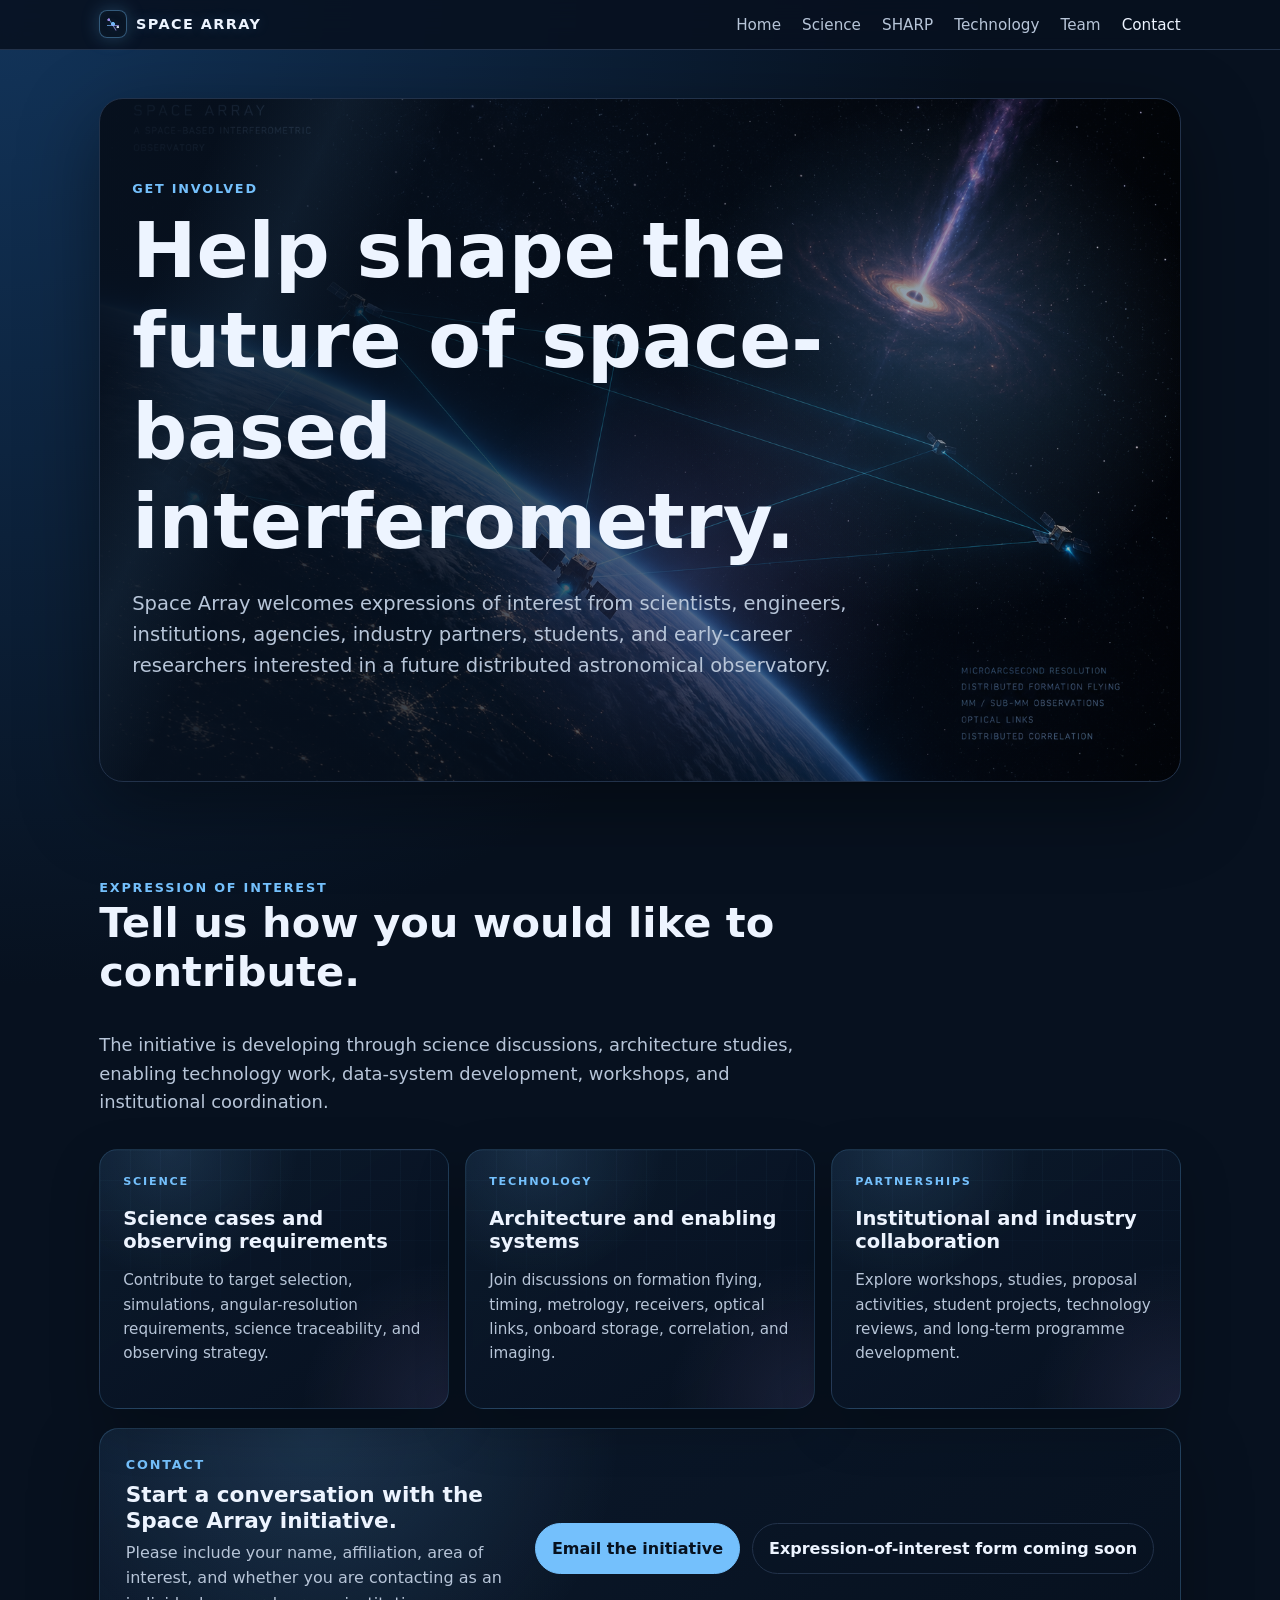
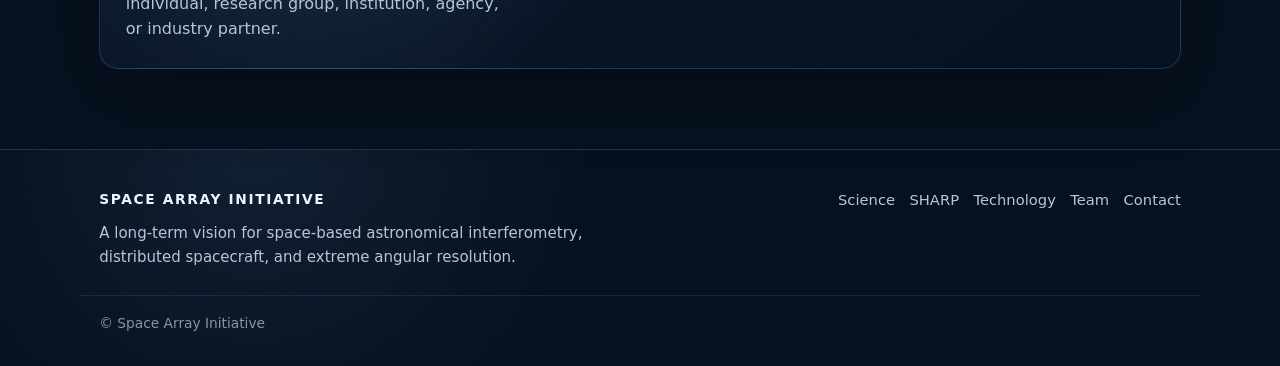
==== commit e190130d: "polish" ====
--- a/contact.html
+++ b/contact.html
@@ -10,7 +10,7 @@
 <header>
   <div class="nav">
     <a class="logo" href="index.html">
-      <img src="assets/space-array-logo.png" alt="Space Array logo">
+      <span class="logo-mark" aria-hidden="true"></span>
       <span>Space Array</span>
     </a>
     <nav>
--- a/styles.css
+++ b/styles.css
@@ -2828,4 +2828,503 @@
   .contact-actions {
     justify-content: flex-start;
   }
+}
+
+/* =========================================================
+   Advanced Motion Polish
+   Subtle entrance, floating, orbit, and glow effects
+   ========================================================= */
+
+/* ---------- Page entrance ---------- */
+
+@keyframes pageFadeUp {
+  from {
+    opacity: 0;
+    transform: translateY(14px);
+  }
+
+  to {
+    opacity: 1;
+    transform: translateY(0);
+  }
+}
+
+main {
+  animation: pageFadeUp 700ms ease-out both;
+}
+
+
+/* ---------- Hero image breathing motion ---------- */
+
+@keyframes heroFloat {
+  0% {
+    transform: translateY(0) scale(1);
+  }
+
+  50% {
+    transform: translateY(-8px) scale(1.01);
+  }
+
+  100% {
+    transform: translateY(0) scale(1);
+  }
+}
+
+.hero-visual img {
+  animation: heroFloat 12s ease-in-out infinite;
+}
+
+
+/* ---------- Page hero light sweep ---------- */
+
+.page-hero::before {
+  content: "";
+  position: absolute;
+  inset: 0;
+  pointer-events: none;
+  background:
+    linear-gradient(
+      115deg,
+      transparent 0%,
+      transparent 42%,
+      rgba(116, 192, 252, 0.08) 50%,
+      transparent 58%,
+      transparent 100%
+    );
+  transform: translateX(-42%);
+  animation: heroSweep 9s ease-in-out infinite;
+  z-index: 0;
+}
+
+@keyframes heroSweep {
+  0% {
+    transform: translateX(-52%);
+    opacity: 0;
+  }
+
+  30% {
+    opacity: 1;
+  }
+
+  60% {
+    transform: translateX(52%);
+    opacity: 0.9;
+  }
+
+  100% {
+    transform: translateX(52%);
+    opacity: 0;
+  }
+}
+
+
+/* ---------- Card hover refinement ---------- */
+
+.card,
+.why-card,
+.update-card,
+.evolution-phase,
+.stack-card,
+.flow-step,
+.challenge-card,
+.readiness-phase,
+.next-step-card,
+.parameter-card,
+.collaboration-card,
+.contributor-card,
+.contribute-card,
+.contact-pathway-card {
+  will-change: transform, box-shadow, border-color;
+}
+
+.card:hover,
+.why-card:hover,
+.update-card:hover,
+.evolution-phase:hover,
+.stack-card:hover,
+.flow-step:hover,
+.challenge-card:hover,
+.readiness-phase:hover,
+.next-step-card:hover,
+.parameter-card:hover,
+.collaboration-card:hover,
+.contributor-card:hover,
+.contribute-card:hover,
+.contact-pathway-card:hover {
+  transform: translateY(-6px);
+}
+
+
+/* ---------- Button polish ---------- */
+
+.button {
+  position: relative;
+  overflow: hidden;
+  transition:
+    transform 180ms ease,
+    box-shadow 180ms ease,
+    border-color 180ms ease,
+    background 180ms ease;
+}
+
+.button:hover {
+  transform: translateY(-2px);
+  box-shadow: 0 12px 30px rgba(116, 192, 252, 0.22);
+  text-decoration: none;
+}
+
+.button.secondary:hover {
+  border-color: rgba(116, 192, 252, 0.55);
+  background: rgba(116, 192, 252, 0.08);
+}
+
+.button::after {
+  content: "";
+  position: absolute;
+  inset: 0;
+  background:
+    linear-gradient(
+      120deg,
+      transparent,
+      rgba(255, 255, 255, 0.22),
+      transparent
+    );
+  transform: translateX(-120%);
+  transition: transform 500ms ease;
+}
+
+.button:hover::after {
+  transform: translateX(120%);
+}
+
+
+/* ---------- Slow orbit accents ---------- */
+
+@keyframes slowOrbit {
+  from {
+    transform: rotate(0deg);
+  }
+
+  to {
+    transform: rotate(360deg);
+  }
+}
+
+.uv-ring,
+.orbit,
+.arch-orbit,
+.sharp-orbit,
+.uv-track {
+  transform-origin: center;
+  animation: slowOrbit 42s linear infinite;
+}
+
+.ring-two,
+.orbit-two,
+.arch-orbit-two,
+.sharp-orbit-two,
+.track-two {
+  animation-duration: 58s;
+  animation-direction: reverse;
+}
+
+.track-three {
+  animation-duration: 76s;
+}
+
+
+/* ---------- Node glow pulse ---------- */
+
+@keyframes nodePulse {
+  0%,
+  100% {
+    box-shadow:
+      0 0 14px rgba(116, 192, 252, 0.68),
+      0 0 32px rgba(116, 192, 252, 0.18);
+  }
+
+  50% {
+    box-shadow:
+      0 0 24px rgba(116, 192, 252, 0.95),
+      0 0 54px rgba(177, 151, 252, 0.28);
+  }
+}
+
+.sat,
+.phase,
+.arch-node,
+.sharp-spacecraft,
+.baseline-dot,
+.phase-visual span {
+  animation: nodePulse 4.8s ease-in-out infinite;
+}
+
+.sat-b,
+.node-b,
+.node-d,
+.sharp-spacecraft-b,
+.dot-two,
+.dot-four {
+  animation-delay: 1.2s;
+}
+
+
+/* ---------- Black-hole / target glow breathing ---------- */
+
+@keyframes coreGlow {
+  0%,
+  100% {
+    filter: brightness(1);
+    transform: translate(-50%, -50%) scale(1);
+  }
+
+  50% {
+    filter: brightness(1.18);
+    transform: translate(-50%, -50%) scale(1.035);
+  }
+}
+
+.black-hole-core {
+  animation: coreGlow 5.5s ease-in-out infinite;
+}
+
+@keyframes targetGlow {
+  0%,
+  100% {
+    filter: brightness(1);
+    transform: scale(1);
+  }
+
+  50% {
+    filter: brightness(1.16);
+    transform: scale(1.035);
+  }
+}
+
+.jet-core,
+.sharp-target {
+  animation: targetGlow 5.5s ease-in-out infinite;
+}
+
+
+/* ---------- Data-link shimmer ---------- */
+
+@keyframes linkShimmer {
+  0% {
+    opacity: 0.55;
+    filter: brightness(0.9);
+  }
+
+  50% {
+    opacity: 1;
+    filter: brightness(1.35);
+  }
+
+  100% {
+    opacity: 0.55;
+    filter: brightness(0.9);
+  }
+}
+
+.baseline,
+.arch-link,
+.sharp-baseline,
+.downlink,
+.sharp-downlink,
+.road-line {
+  animation: linkShimmer 4.5s ease-in-out infinite;
+}
+
+
+/* ---------- Section reveal approximation ---------- */
+
+.section {
+  animation: sectionFadeUp 800ms ease-out both;
+}
+
+.section:nth-of-type(2) {
+  animation-delay: 80ms;
+}
+
+.section:nth-of-type(3) {
+  animation-delay: 140ms;
+}
+
+.section:nth-of-type(4) {
+  animation-delay: 200ms;
+}
+
+.section:nth-of-type(5) {
+  animation-delay: 260ms;
+}
+
+.section:nth-of-type(6) {
+  animation-delay: 320ms;
+}
+
+@keyframes sectionFadeUp {
+  from {
+    opacity: 0;
+    transform: translateY(18px);
+  }
+
+  to {
+    opacity: 1;
+    transform: translateY(0);
+  }
+}
+
+
+/* ---------- Respect reduced motion preferences ---------- */
+
+@media (prefers-reduced-motion: reduce) {
+  *,
+  *::before,
+  *::after {
+    animation-duration: 1ms !important;
+    animation-iteration-count: 1 !important;
+    scroll-behavior: auto !important;
+    transition-duration: 1ms !important;
+  }
+}
+
+/* =========================================================
+   Header logo clarity + homepage hero refinement
+   ========================================================= */
+
+/* Replace tiny dark logo image with a readable glowing mark */
+
+.logo img {
+  display: none;
+}
+
+.logo-mark {
+  position: relative;
+  width: 28px;
+  height: 28px;
+  flex: 0 0 28px;
+  border-radius: 8px;
+  border: 1px solid rgba(116, 192, 252, 0.42);
+  background:
+    radial-gradient(circle at 50% 50%, rgba(116, 192, 252, 0.95) 0 10%, transparent 12%),
+    radial-gradient(circle at 34% 34%, rgba(177, 151, 252, 0.9) 0 5%, transparent 7%),
+    radial-gradient(circle at 68% 62%, rgba(237, 244, 255, 0.9) 0 4%, transparent 6%),
+    rgba(7, 17, 31, 0.96);
+  box-shadow:
+    0 0 18px rgba(116, 192, 252, 0.26),
+    inset 0 0 14px rgba(116, 192, 252, 0.08);
+}
+
+.logo-mark::before,
+.logo-mark::after {
+  content: "";
+  position: absolute;
+  height: 1px;
+  left: 7px;
+  right: 7px;
+  top: 14px;
+  background: linear-gradient(90deg, var(--accent), var(--accent-2));
+  opacity: 0.7;
+  box-shadow: 0 0 8px rgba(116, 192, 252, 0.6);
+}
+
+.logo-mark::after {
+  transform: rotate(58deg);
+  transform-origin: center;
+}
+
+.logo span:last-child {
+  color: var(--text);
+  text-shadow: 0 0 14px rgba(116, 192, 252, 0.2);
+}
+
+
+/* Homepage hero: text first, visual second */
+
+.hero-home {
+  display: grid;
+  grid-template-columns: minmax(0, 0.92fr) minmax(420px, 1.08fr);
+  gap: 2.5rem;
+  align-items: center;
+  padding: 4rem 0 4.5rem;
+}
+
+.hero-home .hero-copy {
+  max-width: 620px;
+}
+
+.hero-home h1 {
+  font-size: clamp(3rem, 6.5vw, 5.8rem);
+  letter-spacing: -0.055em;
+}
+
+.hero-home .lead {
+  max-width: 620px;
+}
+
+.compact-hero-visual {
+  margin-bottom: 0;
+  border-radius: 1.35rem;
+  max-height: 560px;
+}
+
+.compact-hero-visual img {
+  width: 100%;
+  height: 100%;
+  max-height: 560px;
+  object-fit: cover;
+  object-position: center;
+}
+
+
+/* Slightly reduce oversized first-screen feeling */
+
+@media (min-width: 980px) {
+  .hero-home {
+    min-height: calc(100vh - 90px);
+  }
+}
+
+
+/* Tablet/mobile: keep visual, but put it below text and reduce height */
+
+@media (max-width: 980px) {
+  .hero-home {
+    grid-template-columns: 1fr;
+    gap: 2rem;
+    padding: 2.5rem 0 3.5rem;
+  }
+
+  .hero-home .hero-copy {
+    max-width: 760px;
+  }
+
+  .compact-hero-visual {
+    max-height: 420px;
+  }
+
+  .compact-hero-visual img {
+    max-height: 420px;
+  }
+}
+
+@media (max-width: 620px) {
+  .hero-home h1 {
+    font-size: clamp(2.5rem, 15vw, 4rem);
+  }
+
+  .compact-hero-visual {
+    max-height: 300px;
+  }
+
+  .compact-hero-visual img {
+    max-height: 300px;
+  }
+
+  .logo-mark {
+    width: 24px;
+    height: 24px;
+    flex-basis: 24px;
+    border-radius: 7px;
+  }
 }
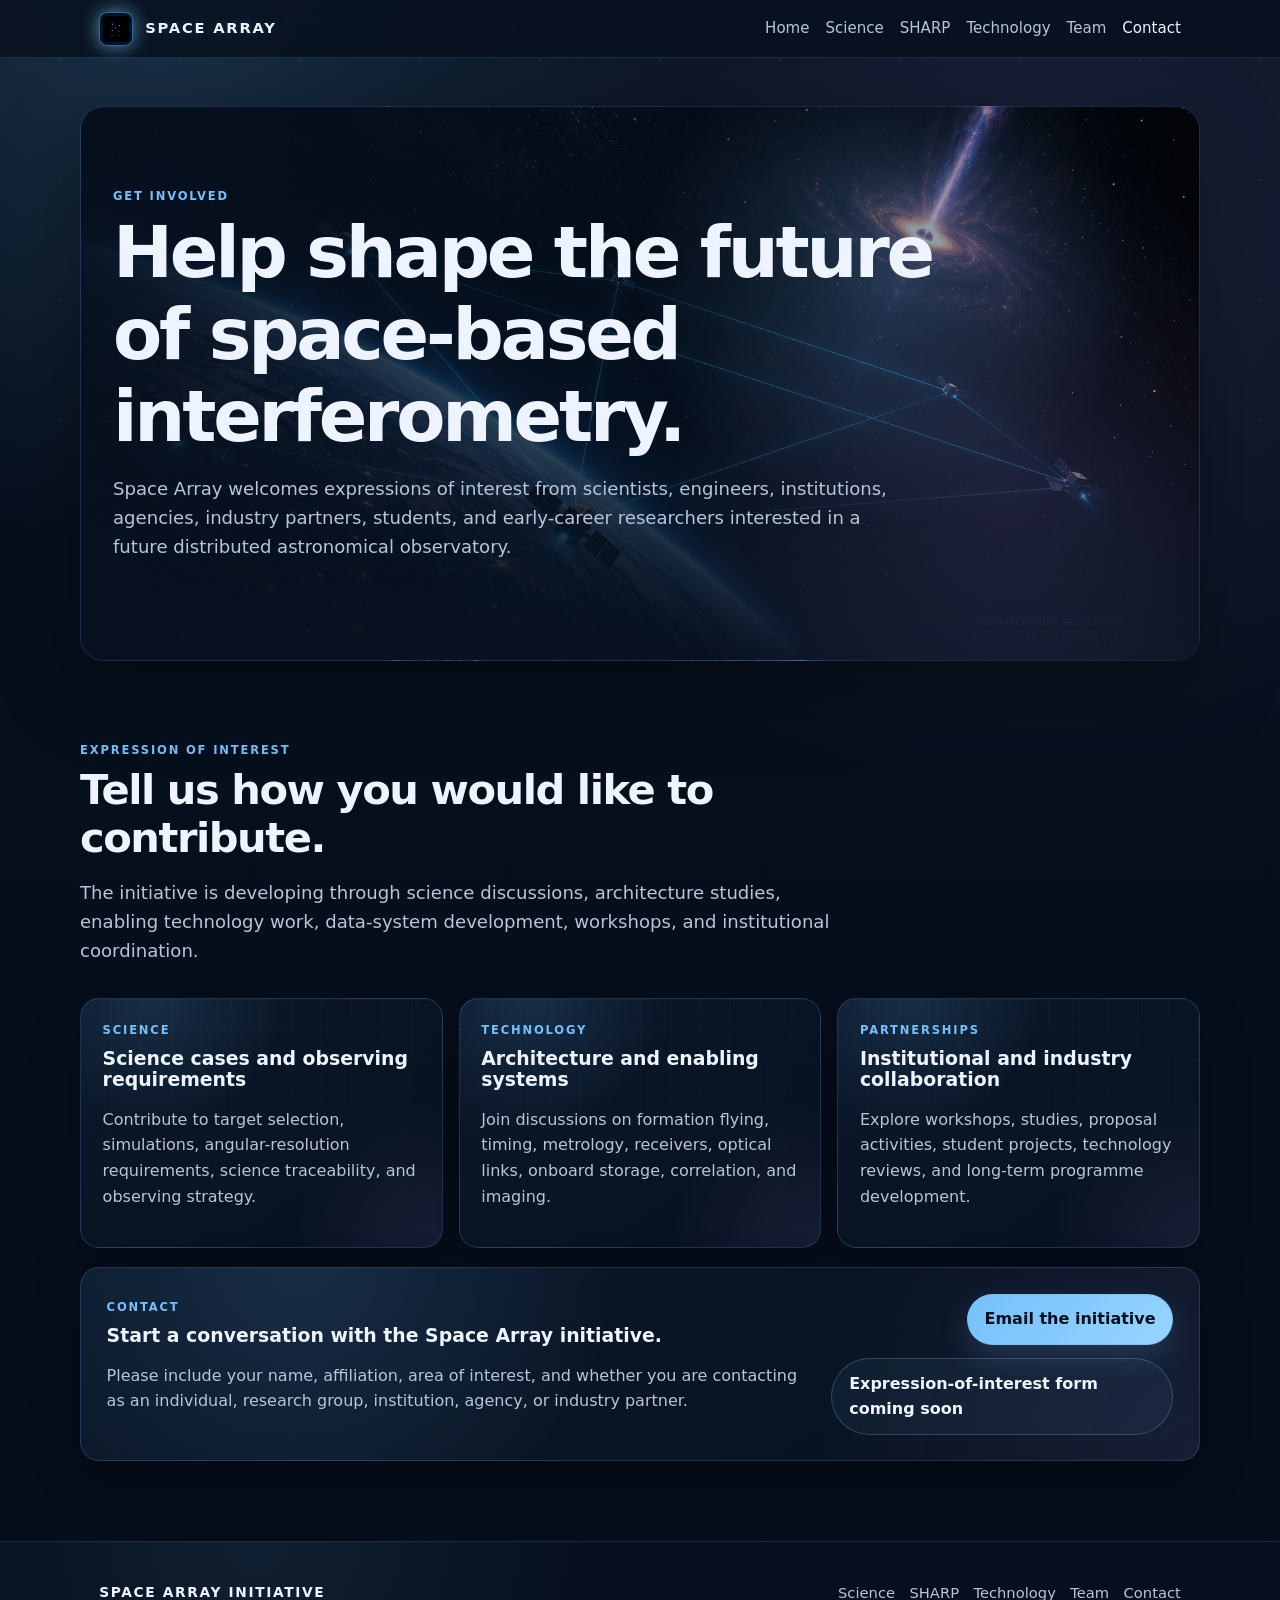
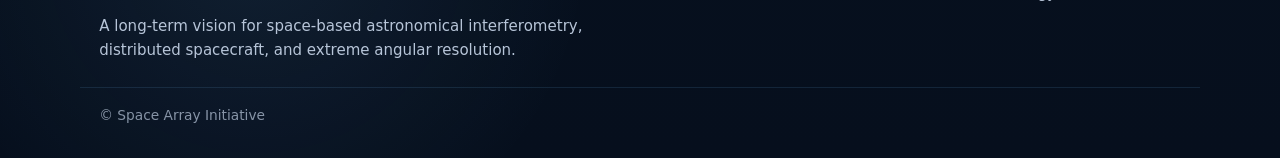
==== commit a66f3ea9: "polish" ====
--- a/contact.html
+++ b/contact.html
@@ -10,7 +10,7 @@
 <header>
   <div class="nav">
     <a class="logo" href="index.html">
-      <span class="logo-mark" aria-hidden="true"></span>
+      <img src="assets/space-array-logo.png" alt="Space Array logo">
       <span>Space Array</span>
     </a>
     <nav>
--- a/styles.css
+++ b/styles.css
@@ -1,23 +1,57 @@
 :root {
   --bg: #07111f;
+  --bg-deep: #030813;
   --panel: #0d1b2f;
+  --panel-2: #10223a;
   --text: #edf4ff;
   --muted: #b7c5d8;
+  --soft: rgba(183, 197, 216, 0.78);
   --accent: #74c0fc;
   --accent-2: #b197fc;
-  --line: #22324a;
+  --warm: #ffb15f;
+  --line: rgba(116, 192, 252, 0.18);
+  --line-strong: rgba(116, 192, 252, 0.34);
+  --shadow: 0 24px 80px rgba(0, 0, 0, 0.34);
+  --radius: 1.2rem;
+  --max: 1120px;
 }
 
 * {
   box-sizing: border-box;
 }
 
+html {
+  scroll-behavior: smooth;
+}
+
 body {
   margin: 0;
+  color: var(--text);
   font-family: Inter, system-ui, -apple-system, BlinkMacSystemFont, "Segoe UI", sans-serif;
-  background: radial-gradient(circle at top left, #12345a 0, var(--bg) 42%);
-  color: var(--text);
   line-height: 1.6;
+  background:
+    radial-gradient(circle at 12% 0%, rgba(116, 192, 252, 0.18), transparent 34rem),
+    radial-gradient(circle at 82% 12%, rgba(177, 151, 252, 0.12), transparent 38rem),
+    linear-gradient(180deg, #07111f 0%, #050c18 100%);
+}
+
+body::before {
+  content: "";
+  position: fixed;
+  inset: 0;
+  z-index: -1;
+  pointer-events: none;
+  background-image:
+    radial-gradient(circle, rgba(237, 244, 255, 0.34) 0 1px, transparent 1.6px),
+    radial-gradient(circle, rgba(116, 192, 252, 0.20) 0 1px, transparent 1.8px);
+  background-size: 120px 120px, 190px 190px;
+  background-position: 0 0, 48px 72px;
+  opacity: 0.22;
+  mask-image: linear-gradient(to bottom, black, transparent 82%);
+}
+
+img {
+  max-width: 100%;
 }
 
 a {
@@ -29,2896 +63,379 @@
   text-decoration: underline;
 }
 
-/* ===== Header / Navigation ===== */
+/* Header */
 
 header {
-  border-bottom: 1px solid var(--line);
-  background: rgba(7, 17, 31, 0.88);
-  backdrop-filter: blur(10px);
   position: sticky;
   top: 0;
-  z-index: 10;
+  z-index: 20;
+  border-bottom: 1px solid rgba(116, 192, 252, 0.16);
+  background: rgba(7, 17, 31, 0.86);
+  backdrop-filter: blur(14px);
 }
 
 .nav {
-  max-width: 1120px;
+  max-width: var(--max);
   margin: 0 auto;
-  padding: 0.65rem 1.2rem;
+  padding: 0.72rem 1.2rem;
   display: flex;
   align-items: center;
   justify-content: space-between;
-  gap: 1rem;
+  gap: 1.2rem;
 }
 
 .logo {
   display: flex;
   align-items: center;
-  gap: 0.55rem;
+  gap: 0.75rem;
   color: var(--text);
-  font-size: 0.9rem;
-  font-weight: 600;
-  letter-spacing: 0.10em;
+  font-size: 0.92rem;
+  font-weight: 800;
+  letter-spacing: 0.12em;
   text-transform: uppercase;
   text-decoration: none;
+  white-space: nowrap;
 }
 
 .logo:hover {
   text-decoration: none;
 }
 
-.logo img {
-  width: 28px;
-  height: 28px;
-  max-width: 28px;
-  max-height: 28px;
+.logo img,
+.logo-mark {
   display: block;
+  width: 34px;
+  height: 34px;
+  flex: 0 0 34px;
+  padding: 3px;
+  border: 1px solid rgba(116, 192, 252, 0.35);
+  border-radius: 8px;
+  background:
+    radial-gradient(circle at center, rgba(116, 192, 252, 0.18), rgba(7, 17, 31, 0.96) 68%);
+  box-shadow:
+    0 0 18px rgba(116, 192, 252, 0.26),
+    inset 0 0 12px rgba(116, 192, 252, 0.08);
   object-fit: contain;
-  filter: drop-shadow(0 0 6px rgba(116, 192, 252, 0.18));
-}
-
-.logo span {
+  filter: brightness(1.35) contrast(1.16) drop-shadow(0 0 8px rgba(116, 192, 252, 0.38));
+}
+
+/* Fallback for the current HTML that still uses <span class="logo-mark">. */
+.logo-mark {
+  background:
+    radial-gradient(circle at center, rgba(116, 192, 252, 0.18), rgba(7, 17, 31, 0.96) 68%),
+    url("assets/space-array-logo.png") center / contain no-repeat;
+}
+
+.logo span:last-child {
   line-height: 1;
+  text-shadow: 0 0 14px rgba(116, 192, 252, 0.22);
+}
+
+nav {
+  display: flex;
+  align-items: center;
+  flex-wrap: wrap;
+  justify-content: flex-end;
+  gap: 0.28rem 1rem;
 }
 
 nav a {
   color: var(--muted);
-  margin-left: 1rem;
-  font-size: 0.95rem;
+  font-size: 0.94rem;
 }
 
 nav a.active,
 nav a:hover {
   color: var(--text);
-}
-
-/* ===== Main layout ===== */
+  text-decoration: none;
+}
+
+/* Layout and type */
 
 main {
-  max-width: 1120px;
+  width: min(var(--max), calc(100% - 2.4rem));
   margin: 0 auto;
-  padding: 3rem 1.2rem 5rem;
+  padding: 3rem 0 5rem;
 }
 
 .section {
-  margin-top: 4rem;
-  padding-top: 1rem;
-}
-
-/* ===== Typography ===== */
-
-.kicker {
-  color: var(--accent);
-  text-transform: uppercase;
-  letter-spacing: 0.14em;
-  font-size: 0.8rem;
-  font-weight: 700;
-}
-
-h1,
-h2,
-h3 {
-  line-height: 1.18;
-}
-
-h1 {
-  font-size: clamp(2.4rem, 6vw, 5rem);
-  margin: 0.4rem 0 1rem;
-}
-
-h2 {
-  font-size: clamp(1.8rem, 4vw, 2.6rem);
-  margin-top: 0;
-}
-
-h3 {
-  margin-bottom: 0.4rem;
-}
-
-.lead {
-  font-size: 1.22rem;
-  color: var(--muted);
-  max-width: 780px;
-}
-
-/* ===== Buttons ===== */
-
-.button-row {
-  display: flex;
-  flex-wrap: wrap;
-  gap: 0.8rem;
-  margin-top: 2rem;
-}
-
-.button {
-  display: inline-block;
-  padding: 0.75rem 1rem;
-  border-radius: 999px;
-  border: 1px solid var(--accent);
-  color: var(--bg);
-  background: var(--accent);
-  font-weight: 700;
-}
-
-.button.secondary {
-  color: var(--text);
-  background: transparent;
-  border-color: var(--line);
-}
-
-/* ===== Home cinematic hero ===== */
-
-.hero {
-  padding: 4rem 0 3rem;
-  max-width: 850px;
-}
-
-.hero-home {
-  max-width: none;
-  padding: 2rem 0 4rem;
-}
-
-.hero-visual {
-  margin-bottom: 2rem;
-  border-radius: 1.5rem;
-  overflow: hidden;
-  border: 1px solid var(--line);
-  background: #030813;
-  box-shadow: 0 24px 80px rgba(0, 0, 0, 0.45);
-}
-
-.hero-visual img {
-  width: 100%;
-  height: auto;
-  display: block;
-}
-
-.hero-copy {
-  max-width: 820px;
-}
-
-/* ===== Page hero visual treatment ===== */
-
-.page-hero {
-  position: relative;
-  max-width: none;
-  min-height: 420px;
-  padding: 5rem 2rem;
-  border: 1px solid var(--line);
-  border-radius: 1.5rem;
-  overflow: hidden;
-  background:
-    linear-gradient(90deg, rgba(7, 17, 31, 0.96), rgba(7, 17, 31, 0.65), rgba(7, 17, 31, 0.22)),
-    url("assets/space-array-hero.png") center / cover no-repeat;
-  box-shadow: 0 24px 80px rgba(0, 0, 0, 0.42);
-}
-
-.page-hero .hero-copy {
-  position: relative;
-  z-index: 1;
-  max-width: 760px;
-}
-
-.science-hero::after,
-.sharp-hero::after,
-.technology-hero::after,
-.team-hero::after,
-.contact-hero::after {
-  content: "";
-  position: absolute;
-  inset: 0;
-  pointer-events: none;
-}
-
-.science-hero::after {
-  background:
-    radial-gradient(circle at 72% 28%, rgba(177, 151, 252, 0.22), transparent 24%),
-    radial-gradient(circle at 60% 55%, rgba(116, 192, 252, 0.15), transparent 32%);
-}
-
-.sharp-hero::after {
-  background:
-    radial-gradient(circle at 74% 32%, rgba(255, 138, 61, 0.18), transparent 24%),
-    radial-gradient(circle at 66% 45%, rgba(177, 151, 252, 0.18), transparent 30%),
-    linear-gradient(115deg, transparent 58%, rgba(116, 192, 252, 0.14), transparent 72%);
-}
-
-.technology-hero::after {
-  background:
-    radial-gradient(circle at 74% 32%, rgba(116, 192, 252, 0.2), transparent 25%),
-    radial-gradient(circle at 58% 68%, rgba(177, 151, 252, 0.16), transparent 32%),
-    linear-gradient(120deg, transparent 54%, rgba(116, 192, 252, 0.14), transparent 68%);
-}
-
-.team-hero::after {
-  background:
-    radial-gradient(circle at 76% 34%, rgba(116, 192, 252, 0.17), transparent 26%),
-    radial-gradient(circle at 62% 62%, rgba(177, 151, 252, 0.16), transparent 32%);
-}
-
-.contact-hero::after {
-  background:
-    radial-gradient(circle at 78% 38%, rgba(116, 192, 252, 0.18), transparent 28%),
-    radial-gradient(circle at 55% 70%, rgba(177, 151, 252, 0.14), transparent 30%);
-}
-
-/* ===== Grids / cards ===== */
-
-.grid {
-  display: grid;
-  grid-template-columns: repeat(auto-fit, minmax(230px, 1fr));
-  gap: 1rem;
-  margin: 2rem 0;
-}
-
-.card {
-  background: rgba(13, 27, 47, 0.78);
-  border: 1px solid var(--line);
-  border-radius: 1rem;
-  padding: 1.25rem;
-  transition: transform 0.25s ease, border-color 0.25s ease, box-shadow 0.25s ease;
-}
-
-.card:hover {
-  transform: translateY(-3px);
-  border-color: rgba(116, 192, 252, 0.35);
-  box-shadow: 0 18px 40px rgba(0, 0, 0, 0.28);
-}
-
-.card p {
-  color: var(--muted);
-  margin-bottom: 0;
-}
-
-/* ===== Homepage identity cards ===== */
-
-.identity-grid {
-  gap: 1.25rem;
-  margin: 3rem 0 4rem;
-}
-
-.identity-card {
-  position: relative;
-  overflow: hidden;
-  padding: 0;
-}
-
-.identity-card h3,
-.identity-card p,
-.identity-card .card-label {
-  margin-left: 1.25rem;
-  margin-right: 1.25rem;
-}
-
-.identity-card p {
-  margin-bottom: 1.25rem;
-}
-
-.card-label {
-  margin-top: 1.25rem;
+  margin-top: 5rem;
+}
+
+.kicker,
+.card-label,
+.update-meta,
+.phase-number,
+.stack-number,
+.flow-number,
+.challenge-index,
+.readiness-marker,
+.next-step-label,
+.parameter-label,
+.collaboration-label,
+.contributor-role,
+.contribute-label,
+.contact-pathway-label {
   color: var(--accent);
   text-transform: uppercase;
   letter-spacing: 0.16em;
   font-size: 0.72rem;
-  font-weight: 800;
-}
-
-.signature-visual {
-  position: relative;
-  height: 180px;
-  overflow: hidden;
-  background:
-    radial-gradient(circle at 50% 45%, rgba(116, 192, 252, 0.18), transparent 34%),
-    linear-gradient(135deg, rgba(116, 192, 252, 0.08), rgba(177, 151, 252, 0.08)),
-    #050b16;
-  border-bottom: 1px solid var(--line);
-}
-
-.signature-visual::before {
-  content: "";
-  position: absolute;
-  inset: 0;
-  background-image:
-    linear-gradient(rgba(116, 192, 252, 0.07) 1px, transparent 1px),
-    linear-gradient(90deg, rgba(116, 192, 252, 0.07) 1px, transparent 1px);
-  background-size: 34px 34px;
-  mask-image: radial-gradient(circle at center, black 0, transparent 72%);
-}
-
-.signature-visual span {
-  position: absolute;
-  display: block;
-}
-
-/* Science visual */
-
-.jet-core {
-  width: 58px;
-  height: 58px;
-  left: 46%;
-  top: 52%;
-  border-radius: 999px;
-  background: radial-gradient(circle, #ffd28a 0%, #ff8a3d 38%, rgba(255, 138, 61, 0.18) 62%, transparent 70%);
-  box-shadow: 0 0 34px rgba(255, 138, 61, 0.8);
-}
-
-.jet-beam {
-  width: 170px;
-  height: 36px;
-  left: 39%;
-  top: 32%;
-  transform: rotate(-28deg);
-  background: linear-gradient(90deg, rgba(255, 210, 138, 0.95), rgba(177, 151, 252, 0.45), transparent);
-  filter: blur(2px);
-}
-
-.uv-ring {
-  border: 1px solid rgba(116, 192, 252, 0.5);
-  border-radius: 50%;
-  transform: rotate(-22deg);
-}
-
-.ring-one {
-  width: 180px;
-  height: 82px;
-  left: 20%;
-  top: 46%;
-}
-
-.ring-two {
-  width: 230px;
-  height: 110px;
-  left: 12%;
-  top: 35%;
-  border-color: rgba(177, 151, 252, 0.35);
-}
-
-/* Architecture visual */
-
-.orbit {
-  border: 1px solid rgba(116, 192, 252, 0.45);
-  border-radius: 50%;
-}
-
-.orbit-one {
-  width: 260px;
-  height: 110px;
-  left: 10%;
-  top: 44%;
-  transform: rotate(-18deg);
-}
-
-.orbit-two {
-  width: 210px;
-  height: 88px;
-  left: 24%;
-  top: 31%;
-  transform: rotate(22deg);
-  border-color: rgba(177, 151, 252, 0.45);
-}
-
-.sat {
-  width: 16px;
-  height: 16px;
-  background: var(--text);
-  border-radius: 4px;
-  box-shadow: 0 0 18px rgba(116, 192, 252, 0.9);
-}
-
-.sat-a {
-  left: 30%;
-  top: 44%;
-}
-
-.sat-b {
-  right: 28%;
-  top: 55%;
-}
-
-.baseline {
-  width: 190px;
-  height: 1px;
-  left: 31%;
-  top: 51%;
-  transform: rotate(9deg);
-  background: linear-gradient(90deg, var(--accent), var(--accent-2));
-  box-shadow: 0 0 10px rgba(116, 192, 252, 0.7);
-}
-
-/* Roadmap visual */
-
-.phase {
-  border-radius: 999px;
-  background: radial-gradient(circle, var(--text), var(--accent));
-  box-shadow: 0 0 20px rgba(116, 192, 252, 0.75);
-}
-
-.phase-one {
-  width: 15px;
-  height: 15px;
-  left: 24%;
-  top: 62%;
-}
-
-.phase-two {
-  width: 24px;
-  height: 24px;
-  left: 46%;
-  top: 47%;
-}
-
-.phase-three {
-  width: 36px;
-  height: 36px;
-  left: 68%;
-  top: 31%;
-  background: radial-gradient(circle, var(--text), var(--accent-2));
-}
-
-.road-line {
-  width: 58%;
-  height: 2px;
-  left: 24%;
-  top: 58%;
-  transform: rotate(-20deg);
-  background: linear-gradient(90deg, var(--accent), var(--accent-2));
-  box-shadow: 0 0 14px rgba(177, 151, 252, 0.55);
-}
-
-/* ===== Two-column sections ===== */
-
-.two-col {
-  display: grid;
-  grid-template-columns: minmax(0, 1.1fr) minmax(260px, 0.9fr);
-  gap: 2rem;
-  align-items: start;
-}
-
-.notice {
-  border-left: 4px solid var(--accent-2);
-  padding: 1rem 1.2rem;
-  background: rgba(177, 151, 252, 0.09);
-  border-radius: 0.7rem;
+  font-weight: 850;
+}
+
+.parameter-label {
+  color: var(--warm);
+}
+
+h1,
+h2,
+h3 {
+  line-height: 1.14;
+}
+
+h1 {
+  margin: 0.42rem 0 1rem;
+  font-size: clamp(2.45rem, 5.6vw, 4.9rem);
+  letter-spacing: -0.045em;
+}
+
+h2 {
+  margin: 0.42rem 0 1rem;
+  font-size: clamp(1.8rem, 3.8vw, 2.6rem);
+  letter-spacing: -0.035em;
+}
+
+h3 {
+  margin: 0.55rem 0 0.55rem;
+  font-size: 1.18rem;
+}
+
+p {
   color: var(--muted);
 }
 
-ul.clean {
-  padding-left: 1.2rem;
+.lead,
+.section-heading p {
+  max-width: 68ch;
   color: var(--muted);
-}
-
-/* ===== Team page ===== */
-
-.person {
-  border-top: 1px solid var(--line);
-  padding: 1rem 0;
-}
-
-.person:first-child {
-  border-top: 0;
-}
-
-.role {
-  color: var(--accent);
-  font-weight: 700;
-  margin: 0;
-}
-
-/* ===== Footer ===== */
-
-/* ===== Site footer ===== */
-
-.site-footer {
-  border-top: 1px solid var(--line);
-  color: var(--muted);
-  padding: 0;
-  text-align: left;
-  background:
-    radial-gradient(circle at 20% 0%, rgba(116, 192, 252, 0.09), transparent 32%),
-    rgba(7, 17, 31, 0.92);
-}
-
-.footer-inner {
-  max-width: 1120px;
-  margin: 0 auto;
-  padding: 2.4rem 1.2rem 1.6rem;
-  display: flex;
-  align-items: flex-start;
-  justify-content: space-between;
-  gap: 2rem;
-}
-
-.footer-title {
-  color: var(--text);
-  font-weight: 800;
-  letter-spacing: 0.12em;
-  text-transform: uppercase;
-  font-size: 0.86rem;
-}
-
-.footer-brand p {
-  max-width: 52ch;
-  margin: 0.7rem 0 0;
-  color: var(--muted);
-  font-size: 0.94rem;
-}
-
-.footer-links {
-  display: flex;
-  flex-wrap: wrap;
-  justify-content: flex-end;
-  gap: 0.9rem;
-}
-
-.footer-links a {
-  color: var(--muted);
-  font-size: 0.92rem;
-}
-
-.footer-links a:hover {
-  color: var(--text);
-}
-
-.footer-bottom {
-  max-width: 1120px;
-  margin: 0 auto;
-  padding: 1rem 1.2rem 2rem;
-  border-top: 1px solid rgba(116, 192, 252, 0.12);
-  color: rgba(183, 197, 216, 0.72);
-  font-size: 0.86rem;
-}
-
-@media (max-width: 720px) {
-  .footer-inner {
-    flex-direction: column;
-  }
-
-  .footer-links {
-    justify-content: flex-start;
-  }
-}
-
-/* ===== Responsive ===== */
-
-@media (max-width: 720px) {
-  .nav {
-    align-items: flex-start;
-    flex-direction: column;
-  }
-
-  nav a {
-    margin: 0 0.8rem 0.5rem 0;
-    display: inline-block;
-  }
-
-  main {
-    padding-top: 2rem;
-  }
-
-  .hero-home {
-    padding-top: 1rem;
-  }
-
-  .page-hero {
-    min-height: 360px;
-    padding: 3.5rem 1.3rem;
-  }
-
-  .two-col {
-    grid-template-columns: 1fr;
-  }
-
-  .signature-visual {
-    height: 180px;
-  }
-
-  .logo {
-    letter-spacing: 0.08em;
-    font-size: 0.82rem;
-  }
-
-  .logo img {
-    width: 24px;
-    height: 24px;
-    max-width: 24px;
-    max-height: 24px;
-  }
-}
-
-/* ===== Why now glow cards ===== */
-.why-now {
-  margin-top: 5rem;
+  font-size: 1.13rem;
 }
 
 .section-heading {
-  max-width: 760px;
+  max-width: 780px;
   margin-bottom: 2rem;
 }
 
-.section-heading p {
-  color: var(--muted);
-  font-size: 1.12rem;
-  max-width: 65ch;
-}
-
-.why-grid {
-  display: grid;
-  grid-template-columns: repeat(5, minmax(0, 1fr));
-  gap: 1rem;
-}
-
-.why-card {
-  position: relative;
-  overflow: hidden;
-  min-height: 245px;
-  padding: 1.35rem;
-  border: 1px solid rgba(116, 192, 252, 0.18);
-  border-radius: 1.1rem;
-  background:
-    radial-gradient(circle at 20% 0%, rgba(116, 192, 252, 0.16), transparent 34%),
-    radial-gradient(circle at 90% 100%, rgba(177, 151, 252, 0.14), transparent 36%),
-    rgba(13, 27, 47, 0.72);
-  box-shadow: 0 18px 50px rgba(0, 0, 0, 0.22);
-  transition: transform 220ms ease, border-color 220ms ease, box-shadow 220ms ease;
-}
-
-.why-card::before {
-  content: "";
-  position: absolute;
-  inset: 0;
-  background-image:
-    linear-gradient(rgba(116, 192, 252, 0.05) 1px, transparent 1px),
-    linear-gradient(90deg, rgba(116, 192, 252, 0.05) 1px, transparent 1px);
-  background-size: 28px 28px;
-  mask-image: linear-gradient(to bottom, black, transparent 78%);
-  pointer-events: none;
-}
-
-.why-card:hover {
-  transform: translateY(-4px);
-  border-color: rgba(116, 192, 252, 0.48);
-  box-shadow:
-    0 22px 70px rgba(0, 0, 0, 0.34),
-    0 0 38px rgba(116, 192, 252, 0.12);
-}
-
-.why-icon {
-  position: relative;
-  z-index: 1;
-  width: 46px;
-  height: 46px;
-  display: grid;
-  place-items: center;
-  margin-bottom: 1.2rem;
-  border-radius: 999px;
-  border: 1px solid rgba(116, 192, 252, 0.42);
-  color: var(--accent);
-  background: rgba(116, 192, 252, 0.08);
-  box-shadow:
-    inset 0 0 18px rgba(116, 192, 252, 0.12),
-    0 0 24px rgba(116, 192, 252, 0.18);
-  font-size: 1.25rem;
-}
-
-.why-card h3 {
-  position: relative;
-  z-index: 1;
-  margin-top: 0;
-  margin-bottom: 0.55rem;
-  font-size: 1.05rem;
-}
-
-.why-card p {
-  position: relative;
-  z-index: 1;
-  margin: 0;
-  color: var(--muted);
-  font-size: 0.94rem;
-}
-
-@media (max-width: 980px) {
-  .why-grid {
-    grid-template-columns: repeat(2, minmax(0, 1fr));
-  }
-
-  .why-card:last-child {
-    grid-column: span 2;
-  }
-}
-
-@media (max-width: 620px) {
-  .why-grid {
-    grid-template-columns: 1fr;
-  }
-
-  .why-card:last-child {
-    grid-column: auto;
-  }
-}
-
-/* ===== Latest updates ===== */
-.updates-section {
-  margin-top: 5.5rem;
-}
-
-.updates-grid {
-  display: grid;
-  grid-template-columns: 1.25fr 1fr 1fr;
-  gap: 1rem;
-}
-
-.update-card {
-  position: relative;
-  min-height: 260px;
-  padding: 1.45rem;
-  border: 1px solid rgba(116, 192, 252, 0.18);
-  border-radius: 1.1rem;
-  background:
-    linear-gradient(145deg, rgba(13, 27, 47, 0.92), rgba(7, 17, 31, 0.88)),
-    radial-gradient(circle at 80% 0%, rgba(177, 151, 252, 0.14), transparent 36%);
-  overflow: hidden;
-  transition: transform 220ms ease, border-color 220ms ease, box-shadow 220ms ease;
-}
-
-.update-card::before {
-  content: "";
-  position: absolute;
-  inset: 0;
-  background:
-    linear-gradient(120deg, transparent, rgba(116, 192, 252, 0.08), transparent);
-  transform: translateX(-100%);
-  transition: transform 600ms ease;
-  pointer-events: none;
-}
-
-.update-card:hover {
-  transform: translateY(-4px);
-  border-color: rgba(116, 192, 252, 0.45);
-  box-shadow: 0 22px 70px rgba(0, 0, 0, 0.32);
-}
-
-.update-card:hover::before {
-  transform: translateX(100%);
-}
-
-.featured-update {
-  background:
-    radial-gradient(circle at 20% 0%, rgba(116, 192, 252, 0.22), transparent 38%),
-    radial-gradient(circle at 90% 80%, rgba(177, 151, 252, 0.16), transparent 34%),
-    rgba(13, 27, 47, 0.86);
-}
-
-.update-meta {
-  margin-bottom: 1rem;
-  color: var(--accent);
-  text-transform: uppercase;
-  letter-spacing: 0.16em;
-  font-size: 0.72rem;
-  font-weight: 800;
-}
-
-.update-card h3 {
-  margin-top: 0;
-  font-size: 1.25rem;
-}
-
-.update-card p {
-  color: var(--muted);
-}
-
-.update-card a {
-  display: inline-block;
-  margin-top: 1rem;
-  font-weight: 700;
-}
-
-@media (max-width: 900px) {
-  .updates-grid {
-    grid-template-columns: 1fr;
-  }
-
-  .update-card {
-    min-height: auto;
-  }
-}
-
-/* ===== Mission evolution ===== */
-.mission-evolution {
-  margin-top: 5.5rem;
-}
-
-.evolution-track {
-  position: relative;
-  display: grid;
-  grid-template-columns: repeat(3, minmax(0, 1fr));
-  gap: 1rem;
-}
-
-.evolution-track::before {
-  content: "";
-  position: absolute;
-  left: 8%;
-  right: 8%;
-  top: 94px;
-  height: 1px;
-  background: linear-gradient(
-    90deg,
-    rgba(116, 192, 252, 0.12),
-    rgba(116, 192, 252, 0.75),
-    rgba(177, 151, 252, 0.75),
-    rgba(177, 151, 252, 0.12)
-  );
-  box-shadow: 0 0 22px rgba(116, 192, 252, 0.25);
-  pointer-events: none;
-}
-
-.evolution-phase {
-  position: relative;
-  padding: 1.45rem;
-  border: 1px solid rgba(116, 192, 252, 0.18);
-  border-radius: 1.2rem;
-  background:
-    radial-gradient(circle at 50% 0%, rgba(116, 192, 252, 0.12), transparent 38%),
-    rgba(13, 27, 47, 0.72);
-  overflow: hidden;
-  transition: transform 220ms ease, border-color 220ms ease, box-shadow 220ms ease;
-}
-
-.evolution-phase:hover {
-  transform: translateY(-4px);
-  border-color: rgba(116, 192, 252, 0.45);
-  box-shadow: 0 22px 70px rgba(0, 0, 0, 0.32);
-}
-
-.phase-number {
-  color: var(--accent);
-  font-size: 0.72rem;
-  font-weight: 800;
-  letter-spacing: 0.18em;
-  margin-bottom: 1rem;
-}
-
-.phase-visual {
-  position: relative;
-  height: 120px;
-  margin-bottom: 1.2rem;
-  border-radius: 1rem;
-  background:
-    radial-gradient(circle at center, rgba(116, 192, 252, 0.14), transparent 44%),
-    linear-gradient(135deg, rgba(3, 8, 18, 0.92), rgba(10, 24, 43, 0.88));
-  border: 1px solid rgba(116, 192, 252, 0.12);
-  overflow: hidden;
-}
-
-.phase-visual::before {
-  content: "";
-  position: absolute;
-  inset: 0;
-  background-image:
-    linear-gradient(rgba(116, 192, 252, 0.05) 1px, transparent 1px),
-    linear-gradient(90deg, rgba(116, 192, 252, 0.05) 1px, transparent 1px);
-  background-size: 26px 26px;
-  mask-image: radial-gradient(circle at center, black, transparent 75%);
-}
-
-.phase-visual span {
-  position: absolute;
-  width: 18px;
-  height: 18px;
-  border-radius: 5px;
-  background: var(--text);
-  box-shadow:
-    0 0 16px rgba(116, 192, 252, 0.85),
-    0 0 34px rgba(116, 192, 252, 0.28);
-}
-
-.phase-visual-one span {
-  left: 50%;
-  top: 50%;
-  transform: translate(-50%, -50%);
-}
-
-.phase-visual-two span:nth-child(1) {
-  left: 32%;
-  top: 48%;
-}
-
-.phase-visual-two span:nth-child(2) {
-  right: 32%;
-  top: 48%;
-}
-
-.phase-visual-two::after {
-  content: "";
-  position: absolute;
-  left: 36%;
-  right: 36%;
-  top: 56%;
-  height: 1px;
-  background: rgba(116, 192, 252, 0.88);
-  box-shadow: 0 0 12px rgba(116, 192, 252, 0.65);
-}
-
-.phase-visual-three span:nth-child(1) {
-  left: 26%;
-  top: 60%;
-}
-
-.phase-visual-three span:nth-child(2) {
-  left: 50%;
-  top: 34%;
-  transform: translateX(-50%);
-}
-
-.phase-visual-three span:nth-child(3) {
-  right: 26%;
-  top: 60%;
-}
-
-.phase-visual-three::after {
-  content: "";
-  position: absolute;
-  left: 28%;
-  right: 28%;
-  top: 54%;
-  height: 70px;
-  border-top: 1px solid rgba(116, 192, 252, 0.85);
-  border-left: 1px solid rgba(177, 151, 252, 0.72);
-  border-right: 1px solid rgba(177, 151, 252, 0.72);
-  transform: translateY(-50%);
-  box-shadow: 0 0 18px rgba(116, 192, 252, 0.18);
-}
-
-.evolution-phase h3 {
-  margin-top: 0;
-  font-size: 1.2rem;
-}
-
-.evolution-phase p {
-  color: var(--muted);
-  margin-bottom: 0;
-}
-
-@media (max-width: 900px) {
-  .evolution-track {
-    grid-template-columns: 1fr;
-  }
-
-  .evolution-track::before {
-    display: none;
-  }
-}
-
-/* ===== Observatory vision visual break ===== */
-.vision-break {
-  position: relative;
-  min-height: 520px;
-  margin-top: 5rem;
-  padding: 4rem;
-  display: grid;
-  align-items: end;
-  border: 1px solid rgba(116, 192, 252, 0.18);
-  border-radius: 1.5rem;
-  overflow: hidden;
-  background:
-    linear-gradient(90deg, rgba(7, 17, 31, 0.96), rgba(7, 17, 31, 0.64), rgba(7, 17, 31, 0.18)),
-    url("assets/space-array-hero.png") center / cover no-repeat;
-  box-shadow: 0 28px 90px rgba(0, 0, 0, 0.42);
-}
-
-.vision-break::before {
-  content: "";
-  position: absolute;
-  inset: 0;
-  background:
-    radial-gradient(circle at 72% 28%, rgba(116, 192, 252, 0.18), transparent 28%),
-    radial-gradient(circle at 82% 72%, rgba(177, 151, 252, 0.14), transparent 34%),
-    linear-gradient(to top, rgba(7, 17, 31, 0.98), transparent 48%);
-  pointer-events: none;
-}
-
-.vision-copy {
-  position: relative;
-  z-index: 1;
-  max-width: 760px;
-}
-
-.vision-copy h2 {
-  max-width: 760px;
-  margin-bottom: 1rem;
-}
-
-.vision-copy p {
-  max-width: 62ch;
-  color: var(--muted);
-  font-size: 1.12rem;
-}
-
-.vision-metrics {
-  position: relative;
-  z-index: 1;
-  margin-top: 2.5rem;
-  display: grid;
-  grid-template-columns: repeat(3, minmax(0, 1fr));
-  gap: 1rem;
-  max-width: 860px;
-}
-
-.vision-metrics div {
-  padding: 1rem;
-  border: 1px solid rgba(116, 192, 252, 0.18);
-  border-radius: 0.9rem;
-  background: rgba(7, 17, 31, 0.58);
-  backdrop-filter: blur(10px);
-}
-
-.vision-metrics strong {
-  display: block;
-  margin-bottom: 0.25rem;
-  color: var(--text);
-  font-size: 0.98rem;
-}
-
-.vision-metrics span {
-  display: block;
-  color: var(--muted);
-  font-size: 0.88rem;
-}
-
-@media (max-width: 760px) {
-  .vision-break {
-    min-height: 520px;
-    padding: 2rem;
-  }
-
-  .vision-metrics {
-    grid-template-columns: 1fr;
-  }
-}
-
-/* ===== Science signature section ===== */
-.science-signature {
-  display: grid;
-  grid-template-columns: minmax(0, 0.95fr) minmax(360px, 1.05fr);
-  gap: 2rem;
-  align-items: center;
-  margin-top: 4.5rem;
-}
-
-.science-signature-copy p {
-  max-width: 65ch;
-  color: var(--muted);
-  font-size: 1.05rem;
-}
-
-.science-instrument-visual {
-  position: relative;
-  min-height: 420px;
-  border: 1px solid rgba(116, 192, 252, 0.18);
-  border-radius: 1.4rem;
-  overflow: hidden;
-  background:
-    radial-gradient(circle at 50% 48%, rgba(255, 138, 61, 0.18), transparent 24%),
-    radial-gradient(circle at 70% 28%, rgba(116, 192, 252, 0.14), transparent 28%),
-    radial-gradient(circle at 22% 78%, rgba(177, 151, 252, 0.12), transparent 30%),
-    linear-gradient(135deg, rgba(3, 8, 18, 0.98), rgba(10, 24, 43, 0.94));
-  box-shadow: 0 24px 80px rgba(0, 0, 0, 0.34);
-}
-
-.science-instrument-visual::before {
-  content: "";
-  position: absolute;
-  inset: 0;
-  background-image:
-    linear-gradient(rgba(116, 192, 252, 0.055) 1px, transparent 1px),
-    linear-gradient(90deg, rgba(116, 192, 252, 0.055) 1px, transparent 1px);
-  background-size: 34px 34px;
-  mask-image: radial-gradient(circle at center, black 0, transparent 78%);
-}
-
-.science-instrument-visual::after {
-  content: "";
-  position: absolute;
-  inset: 12%;
-  border: 1px solid rgba(116, 192, 252, 0.12);
-  border-radius: 50%;
-  transform: rotate(-18deg);
-}
-
-.science-instrument-visual span {
-  position: absolute;
-  display: block;
-}
-
-.black-hole-core {
-  width: 92px;
-  height: 92px;
-  left: 45%;
-  top: 48%;
-  transform: translate(-50%, -50%);
-  border-radius: 50%;
-  background:
-    radial-gradient(circle, #fff0c2 0 8%, #ffb15f 20%, #ff6f2c 38%, rgba(255, 111, 44, 0.18) 62%, transparent 72%);
-  box-shadow:
-    0 0 38px rgba(255, 138, 61, 0.72),
-    0 0 90px rgba(255, 138, 61, 0.22);
-}
-
-.science-jet {
-  width: 260px;
-  height: 42px;
-  left: 44%;
-  top: 34%;
-  transform: rotate(-24deg);
-  background: linear-gradient(
-    90deg,
-    rgba(255, 196, 120, 0.92),
-    rgba(177, 151, 252, 0.38),
-    rgba(116, 192, 252, 0.08),
-    transparent
-  );
-  filter: blur(2px);
-}
-
-.uv-track {
-  border: 1px solid rgba(116, 192, 252, 0.38);
-  border-radius: 50%;
-  left: 50%;
-  top: 50%;
-  transform: translate(-50%, -50%) rotate(-22deg);
-}
-
-.track-one {
-  width: 260px;
-  height: 110px;
-}
-
-.track-two {
-  width: 340px;
-  height: 150px;
-  border-color: rgba(177, 151, 252, 0.26);
-}
-
-.track-three {
-  width: 430px;
-  height: 190px;
-  border-color: rgba(116, 192, 252, 0.18);
-}
-
-.baseline-dot {
-  width: 7px;
-  height: 7px;
-  border-radius: 50%;
-  background: var(--accent);
-  box-shadow: 0 0 16px rgba(116, 192, 252, 0.85);
-}
-
-.dot-one {
-  left: 28%;
-  top: 43%;
-}
-
-.dot-two {
-  right: 29%;
-  top: 57%;
-}
-
-.dot-three {
-  left: 37%;
-  bottom: 24%;
-}
-
-.dot-four {
-  right: 36%;
-  top: 27%;
-}
-
-@media (max-width: 860px) {
-  .science-signature {
-    grid-template-columns: 1fr;
-  }
-
-  .science-instrument-visual {
-    min-height: 340px;
-  }
-}
-
-.science-case-grid {
-  margin-top: 4rem;
-}
-
-/* ===== Technology architecture section ===== */
-
-.technology-architecture {
-  display: grid;
-  grid-template-columns: minmax(0, 0.95fr) minmax(380px, 1.05fr);
-  gap: 2.2rem;
-  align-items: center;
-  margin-top: 4.8rem;
-}
-
-.technology-architecture-copy p {
-  max-width: 65ch;
-  color: var(--muted);
-  font-size: 1.05rem;
-}
-
-.architecture-visual {
-  position: relative;
-  min-height: 460px;
-  border: 1px solid rgba(116, 192, 252, 0.18);
-  border-radius: 1.4rem;
-  overflow: hidden;
-  background:
-    radial-gradient(circle at 48% 38%, rgba(116, 192, 252, 0.16), transparent 28%),
-    radial-gradient(circle at 72% 68%, rgba(177, 151, 252, 0.14), transparent 30%),
-    linear-gradient(135deg, rgba(3, 8, 18, 0.98), rgba(10, 24, 43, 0.94));
-  box-shadow: 0 24px 80px rgba(0, 0, 0, 0.34);
-}
-
-.architecture-visual::before {
-  content: "";
-  position: absolute;
-  inset: 0;
-  background-image:
-    linear-gradient(rgba(116, 192, 252, 0.055) 1px, transparent 1px),
-    linear-gradient(90deg, rgba(116, 192, 252, 0.055) 1px, transparent 1px);
-  background-size: 34px 34px;
-  mask-image: radial-gradient(circle at center, black 0, transparent 78%);
-}
-
-.architecture-visual span {
-  position: absolute;
-  display: block;
-}
-
-.arch-orbit {
-  border: 1px solid rgba(116, 192, 252, 0.28);
-  border-radius: 50%;
-}
-
-.arch-orbit-one {
-  width: 440px;
-  height: 190px;
-  left: 50%;
-  top: 40%;
-  transform: translate(-50%, -50%) rotate(-18deg);
-}
-
-.arch-orbit-two {
-  width: 360px;
-  height: 155px;
-  left: 50%;
-  top: 44%;
-  transform: translate(-50%, -50%) rotate(22deg);
-  border-color: rgba(177, 151, 252, 0.28);
-}
-
-.arch-node {
-  width: 18px;
-  height: 18px;
-  border-radius: 5px;
-  background: var(--text);
-  box-shadow:
-    0 0 18px rgba(116, 192, 252, 0.9),
-    0 0 38px rgba(116, 192, 252, 0.28);
-}
-
-.node-a {
-  left: 26%;
-  top: 32%;
-}
-
-.node-b {
-  right: 27%;
-  top: 38%;
-}
-
-.node-c {
-  left: 34%;
-  bottom: 30%;
-}
-
-.node-d {
-  right: 30%;
-  bottom: 26%;
-}
-
-.arch-link {
-  height: 1px;
-  background: linear-gradient(90deg, rgba(116, 192, 252, 0.95), rgba(177, 151, 252, 0.72));
-  box-shadow: 0 0 14px rgba(116, 192, 252, 0.5);
-  transform-origin: left center;
-}
-
-.link-ab {
-  width: 48%;
-  left: 28%;
-  top: 35%;
-  transform: rotate(7deg);
-}
-
-.link-ac {
-  width: 30%;
-  left: 28%;
-  top: 36%;
-  transform: rotate(58deg);
-}
-
-.link-bd {
-  width: 30%;
-  right: 28%;
-  top: 41%;
-  transform: rotate(95deg);
-}
-
-.link-cd {
-  width: 40%;
-  left: 36%;
-  bottom: 28%;
-  transform: rotate(-2deg);
-}
-
-.ground-station {
-  width: 76px;
-  height: 76px;
-  left: 50%;
-  bottom: 7%;
-  transform: translateX(-50%);
-  border-radius: 50%;
-  border: 1px solid rgba(116, 192, 252, 0.42);
-  background:
-    radial-gradient(circle, rgba(116, 192, 252, 0.26), rgba(7, 17, 31, 0.92) 62%);
-  box-shadow:
-    inset 0 0 24px rgba(116, 192, 252, 0.16),
-    0 0 32px rgba(116, 192, 252, 0.18);
-}
-
-.ground-station::before {
-  content: "";
-  position: absolute;
-  left: 50%;
-  bottom: 24px;
-  width: 34px;
-  height: 20px;
-  transform: translateX(-50%);
-  border: 1px solid rgba(237, 244, 255, 0.72);
-  border-top-left-radius: 34px;
-  border-top-right-radius: 34px;
-  border-bottom: 0;
-}
-
-.downlink {
-  width: 220px;
-  height: 1px;
-  left: 50%;
-  bottom: 23%;
-  transform: translateX(-50%) rotate(90deg);
-  background: linear-gradient(90deg, transparent, rgba(116, 192, 252, 0.85), transparent);
-  box-shadow: 0 0 16px rgba(116, 192, 252, 0.42);
-}
-
-.architecture-label {
-  position: absolute;
-  padding: 0.4rem 0.55rem;
-  border: 1px solid rgba(116, 192, 252, 0.22);
-  border-radius: 999px;
-  background: rgba(7, 17, 31, 0.68);
-  color: var(--muted);
-  font-size: 0.68rem;
-  letter-spacing: 0.14em;
-  text-transform: uppercase;
-  backdrop-filter: blur(8px);
-}
-
-.label-spacecraft {
-  left: 8%;
-  top: 10%;
-}
-
-.label-links {
-  right: 8%;
-  top: 14%;
-}
-
-.label-ground {
-  left: 50%;
-  bottom: 4%;
-  transform: translateX(-50%);
-}
-
-@media (max-width: 880px) {
-  .technology-architecture {
-    grid-template-columns: 1fr;
-  }
-
-  .architecture-visual {
-    min-height: 360px;
-  }
-
-  .architecture-label {
-    font-size: 0.62rem;
-  }
-}
-
-/* ===== Technology stack ===== */
-
-.technology-stack {
-  margin-top: 5.5rem;
-}
-
-.stack-grid {
-  display: grid;
-  grid-template-columns: repeat(2, minmax(0, 1fr));
-  gap: 1rem;
-}
-
-.stack-card {
-  position: relative;
-  overflow: hidden;
-  min-height: 280px;
-  padding: 1.5rem;
-  border: 1px solid rgba(116, 192, 252, 0.18);
-  border-radius: 1.15rem;
-  background:
-    radial-gradient(circle at 18% 0%, rgba(116, 192, 252, 0.15), transparent 34%),
-    linear-gradient(145deg, rgba(13, 27, 47, 0.86), rgba(7, 17, 31, 0.9));
-  box-shadow: 0 18px 50px rgba(0, 0, 0, 0.22);
-  transition: transform 220ms ease, border-color 220ms ease, box-shadow 220ms ease;
-}
-
-.stack-card::before {
-  content: "";
-  position: absolute;
-  inset: 0;
-  background-image:
-    linear-gradient(rgba(116, 192, 252, 0.045) 1px, transparent 1px),
-    linear-gradient(90deg, rgba(116, 192, 252, 0.045) 1px, transparent 1px);
-  background-size: 30px 30px;
-  mask-image: linear-gradient(to bottom, black, transparent 78%);
-  pointer-events: none;
-}
-
-.stack-card::after {
-  content: "";
-  position: absolute;
-  right: -60px;
-  top: -60px;
-  width: 160px;
-  height: 160px;
-  border: 1px solid rgba(116, 192, 252, 0.16);
-  border-radius: 50%;
-  box-shadow: 0 0 40px rgba(116, 192, 252, 0.08);
-}
-
-.stack-card:hover {
-  transform: translateY(-4px);
-  border-color: rgba(116, 192, 252, 0.48);
-  box-shadow:
-    0 22px 70px rgba(0, 0, 0, 0.34),
-    0 0 38px rgba(116, 192, 252, 0.1);
-}
-
-.stack-number {
-  position: relative;
-  z-index: 1;
-  margin-bottom: 1.1rem;
-  color: var(--accent);
-  font-size: 0.72rem;
-  font-weight: 800;
-  letter-spacing: 0.18em;
-}
-
-.stack-card h3 {
-  position: relative;
-  z-index: 1;
-  margin-top: 0;
-  font-size: 1.35rem;
-}
-
-.stack-card p {
-  position: relative;
-  z-index: 1;
-  max-width: 56ch;
-  color: var(--muted);
-}
-
-.stack-tags {
-  position: relative;
-  z-index: 1;
-  display: flex;
-  flex-wrap: wrap;
-  gap: 0.45rem;
-  margin-top: 1.25rem;
-}
-
-.stack-tags span {
-  padding: 0.32rem 0.55rem;
-  border: 1px solid rgba(116, 192, 252, 0.22);
-  border-radius: 999px;
-  color: var(--muted);
-  background: rgba(116, 192, 252, 0.06);
-  font-size: 0.76rem;
-}
-
-@media (max-width: 760px) {
-  .stack-grid {
-    grid-template-columns: 1fr;
-  }
-
-  .stack-card {
-    min-height: auto;
-  }
-}
-
-/* ===== Architecture flow ===== */
-
-.architecture-flow-section {
-  margin-top: 5.8rem;
-}
-
-.architecture-flow {
-  position: relative;
-  display: grid;
-  grid-template-columns: repeat(6, minmax(150px, 1fr));
-  gap: 0.85rem;
-  padding: 1rem;
-  border: 1px solid rgba(116, 192, 252, 0.16);
-  border-radius: 1.3rem;
-  background:
-    radial-gradient(circle at 20% 0%, rgba(116, 192, 252, 0.12), transparent 34%),
-    radial-gradient(circle at 80% 100%, rgba(177, 151, 252, 0.12), transparent 36%),
-    rgba(7, 17, 31, 0.58);
-  overflow: hidden;
-}
-
-.architecture-flow::before {
-  content: "";
-  position: absolute;
-  left: 7%;
-  right: 7%;
-  top: 50%;
-  height: 1px;
-  background: linear-gradient(
-    90deg,
-    rgba(116, 192, 252, 0.12),
-    rgba(116, 192, 252, 0.8),
-    rgba(177, 151, 252, 0.8),
-    rgba(177, 151, 252, 0.12)
-  );
-  box-shadow: 0 0 22px rgba(116, 192, 252, 0.32);
-  pointer-events: none;
-}
-
-.architecture-flow::after {
-  content: "";
-  position: absolute;
-  inset: 0;
-  background-image:
-    linear-gradient(rgba(116, 192, 252, 0.035) 1px, transparent 1px),
-    linear-gradient(90deg, rgba(116, 192, 252, 0.035) 1px, transparent 1px);
-  background-size: 32px 32px;
-  mask-image: linear-gradient(to bottom, black, transparent 78%);
-  pointer-events: none;
-}
-
-.flow-step {
-  position: relative;
-  z-index: 1;
-  min-height: 245px;
-  padding: 1.1rem;
-  border: 1px solid rgba(116, 192, 252, 0.18);
-  border-radius: 1rem;
-  background:
-    linear-gradient(145deg, rgba(13, 27, 47, 0.88), rgba(7, 17, 31, 0.92));
-  box-shadow: 0 16px 42px rgba(0, 0, 0, 0.22);
-  transition: transform 220ms ease, border-color 220ms ease, box-shadow 220ms ease;
-}
-
-.flow-step:hover {
-  transform: translateY(-4px);
-  border-color: rgba(116, 192, 252, 0.45);
-  box-shadow:
-    0 22px 64px rgba(0, 0, 0, 0.32),
-    0 0 34px rgba(116, 192, 252, 0.1);
-}
-
-.flow-number {
-  display: inline-grid;
-  place-items: center;
-  width: 38px;
-  height: 38px;
-  margin-bottom: 1rem;
-  border: 1px solid rgba(116, 192, 252, 0.38);
-  border-radius: 999px;
-  color: var(--accent);
-  background: rgba(116, 192, 252, 0.08);
-  box-shadow:
-    inset 0 0 14px rgba(116, 192, 252, 0.12),
-    0 0 22px rgba(116, 192, 252, 0.16);
-  font-size: 0.72rem;
-  font-weight: 800;
-  letter-spacing: 0.08em;
-}
-
-.flow-step h3 {
-  margin-top: 0;
-  margin-bottom: 0.55rem;
-  font-size: 1.02rem;
-}
-
-.flow-step p {
-  margin: 0;
-  color: var(--muted);
-  font-size: 0.9rem;
-}
-
-@media (max-width: 1120px) {
-  .architecture-flow {
-    grid-template-columns: repeat(3, minmax(0, 1fr));
-  }
-
-  .architecture-flow::before {
-    display: none;
-  }
-}
-
-@media (max-width: 700px) {
-  .architecture-flow {
-    grid-template-columns: 1fr;
-  }
-
-  .flow-step {
-    min-height: auto;
-  }
-}
-
-/* ===== Technical challenges ===== */
-
-.technical-challenges {
-  margin-top: 5.8rem;
-}
-
-.challenge-grid {
-  display: grid;
-  grid-template-columns: repeat(3, minmax(0, 1fr));
-  gap: 1rem;
-}
-
-.challenge-card {
-  position: relative;
-  overflow: hidden;
-  min-height: 260px;
-  padding: 1.45rem;
-  border: 1px solid rgba(116, 192, 252, 0.16);
-  border-radius: 1.15rem;
-  background:
-    radial-gradient(circle at 20% 0%, rgba(116, 192, 252, 0.13), transparent 34%),
-    radial-gradient(circle at 100% 100%, rgba(177, 151, 252, 0.1), transparent 32%),
-    linear-gradient(145deg, rgba(13, 27, 47, 0.84), rgba(7, 17, 31, 0.92));
-  box-shadow: 0 18px 50px rgba(0, 0, 0, 0.22);
-  transition: transform 220ms ease, border-color 220ms ease, box-shadow 220ms ease;
-}
-
-.challenge-card::before {
-  content: "";
-  position: absolute;
-  inset: 0;
-  background-image:
-    linear-gradient(rgba(116, 192, 252, 0.04) 1px, transparent 1px),
-    linear-gradient(90deg, rgba(116, 192, 252, 0.04) 1px, transparent 1px);
-  background-size: 30px 30px;
-  mask-image: linear-gradient(to bottom, black, transparent 78%);
-  pointer-events: none;
-}
-
-.challenge-card::after {
-  content: "";
-  position: absolute;
-  right: -44px;
-  bottom: -44px;
-  width: 120px;
-  height: 120px;
-  border: 1px solid rgba(116, 192, 252, 0.14);
-  border-radius: 50%;
-  box-shadow: 0 0 34px rgba(116, 192, 252, 0.08);
-}
-
-.challenge-card:hover {
-  transform: translateY(-4px);
-  border-color: rgba(116, 192, 252, 0.44);
-  box-shadow:
-    0 22px 70px rgba(0, 0, 0, 0.34),
-    0 0 36px rgba(116, 192, 252, 0.1);
-}
-
-.challenge-index {
-  position: relative;
-  z-index: 1;
-  margin-bottom: 1rem;
-  color: var(--accent);
-  font-size: 0.72rem;
-  font-weight: 800;
-  letter-spacing: 0.18em;
-}
-
-.challenge-card h3 {
-  position: relative;
-  z-index: 1;
-  margin-top: 0;
-  font-size: 1.22rem;
-}
-
-.challenge-card p {
-  position: relative;
-  z-index: 1;
-  margin-bottom: 0;
-  color: var(--muted);
-  font-size: 0.95rem;
-}
-
-@media (max-width: 980px) {
-  .challenge-grid {
-    grid-template-columns: repeat(2, minmax(0, 1fr));
-  }
-}
-
-@media (max-width: 640px) {
-  .challenge-grid {
-    grid-template-columns: 1fr;
-  }
-
-  .challenge-card {
-    min-height: auto;
-  }
-}
-
-/* ===== Technology readiness roadmap ===== */
-
-.readiness-roadmap {
-  margin-top: 6rem;
-}
-
-.readiness-track {
-  position: relative;
-  display: grid;
-  grid-template-columns: repeat(4, minmax(0, 1fr));
-  gap: 1rem;
-}
-
-.readiness-track::before {
-  content: "";
-  position: absolute;
-  left: 8%;
-  right: 8%;
-  top: 34px;
-  height: 1px;
-  background: linear-gradient(
-    90deg,
-    rgba(116, 192, 252, 0.12),
-    rgba(116, 192, 252, 0.75),
-    rgba(177, 151, 252, 0.75),
-    rgba(177, 151, 252, 0.12)
-  );
-  box-shadow: 0 0 24px rgba(116, 192, 252, 0.28);
-  pointer-events: none;
-}
-
-.readiness-phase {
-  position: relative;
-  overflow: hidden;
-  padding: 1.45rem;
-  border: 1px solid rgba(116, 192, 252, 0.17);
-  border-radius: 1.15rem;
-  background:
-    radial-gradient(circle at 50% 0%, rgba(116, 192, 252, 0.13), transparent 36%),
-    linear-gradient(145deg, rgba(13, 27, 47, 0.86), rgba(7, 17, 31, 0.92));
-  box-shadow: 0 18px 50px rgba(0, 0, 0, 0.24);
-  transition: transform 220ms ease, border-color 220ms ease, box-shadow 220ms ease;
-}
-
-.readiness-phase::before {
-  content: "";
-  position: absolute;
-  inset: 0;
-  background-image:
-    linear-gradient(rgba(116, 192, 252, 0.04) 1px, transparent 1px),
-    linear-gradient(90deg, rgba(116, 192, 252, 0.04) 1px, transparent 1px);
-  background-size: 30px 30px;
-  mask-image: linear-gradient(to bottom, black, transparent 78%);
-  pointer-events: none;
-}
-
-.readiness-phase:hover {
-  transform: translateY(-4px);
-  border-color: rgba(116, 192, 252, 0.45);
-  box-shadow:
-    0 22px 70px rgba(0, 0, 0, 0.34),
-    0 0 36px rgba(116, 192, 252, 0.1);
-}
-
-.readiness-marker {
-  position: relative;
-  z-index: 1;
-  display: inline-block;
-  margin-bottom: 1.2rem;
-  padding: 0.36rem 0.6rem;
-  border: 1px solid rgba(116, 192, 252, 0.32);
-  border-radius: 999px;
-  color: var(--accent);
-  background: rgba(116, 192, 252, 0.07);
-  font-size: 0.68rem;
-  font-weight: 800;
-  letter-spacing: 0.16em;
-  text-transform: uppercase;
-}
-
-.readiness-phase h3 {
-  position: relative;
-  z-index: 1;
-  margin-top: 0;
-  font-size: 1.18rem;
-}
-
-.readiness-phase p {
-  position: relative;
-  z-index: 1;
-  color: var(--muted);
-  font-size: 0.94rem;
-}
-
-.readiness-phase ul {
-  position: relative;
-  z-index: 1;
-  margin: 1rem 0 0;
-  padding-left: 1.1rem;
-  color: var(--muted);
-  font-size: 0.88rem;
-}
-
-.readiness-phase li {
-  margin-bottom: 0.35rem;
-}
-
-@media (max-width: 1040px) {
-  .readiness-track {
-    grid-template-columns: repeat(2, minmax(0, 1fr));
-  }
-
-  .readiness-track::before {
-    display: none;
-  }
-}
-
-@media (max-width: 640px) {
-  .readiness-track {
-    grid-template-columns: 1fr;
-  }
-}
-
-/* ===== Next steps cross-link section ===== */
-
-.next-steps-section {
-  margin-top: 6rem;
-}
-
-.next-steps-grid {
-  display: grid;
-  grid-template-columns: repeat(3, minmax(0, 1fr));
-  gap: 1rem;
-}
-
-.next-step-card {
-  position: relative;
-  overflow: hidden;
-  min-height: 260px;
-  padding: 1.5rem;
-  border: 1px solid rgba(116, 192, 252, 0.18);
-  border-radius: 1.15rem;
-  background:
-    radial-gradient(circle at 20% 0%, rgba(116, 192, 252, 0.14), transparent 34%),
-    radial-gradient(circle at 100% 100%, rgba(177, 151, 252, 0.12), transparent 34%),
-    linear-gradient(145deg, rgba(13, 27, 47, 0.86), rgba(7, 17, 31, 0.92));
-  color: var(--text);
-  text-decoration: none;
-  box-shadow: 0 18px 50px rgba(0, 0, 0, 0.24);
-  transition: transform 220ms ease, border-color 220ms ease, box-shadow 220ms ease;
-}
-
-.next-step-card::before {
-  content: "";
-  position: absolute;
-  inset: 0;
-  background-image:
-    linear-gradient(rgba(116, 192, 252, 0.04) 1px, transparent 1px),
-    linear-gradient(90deg, rgba(116, 192, 252, 0.04) 1px, transparent 1px);
-  background-size: 30px 30px;
-  mask-image: linear-gradient(to bottom, black, transparent 78%);
-  pointer-events: none;
-}
-
-.next-step-card::after {
-  content: "→";
-  position: absolute;
-  right: 1.4rem;
-  bottom: 1.2rem;
-  color: var(--accent);
-  font-size: 1.4rem;
-  transition: transform 220ms ease;
-}
-
-.next-step-card:hover {
-  transform: translateY(-4px);
-  border-color: rgba(116, 192, 252, 0.48);
-  box-shadow:
-    0 22px 70px rgba(0, 0, 0, 0.34),
-    0 0 36px rgba(116, 192, 252, 0.1);
-  text-decoration: none;
-}
-
-.next-step-card:hover::after {
-  transform: translateX(4px);
-}
-
-.next-step-label {
-  position: relative;
-  z-index: 1;
-  margin-bottom: 1rem;
-  color: var(--accent);
-  text-transform: uppercase;
-  letter-spacing: 0.16em;
-  font-size: 0.7rem;
-  font-weight: 800;
-}
-
-.next-step-card h3 {
-  position: relative;
-  z-index: 1;
-  max-width: 15ch;
-  margin-top: 0;
-  font-size: 1.35rem;
-}
-
-.next-step-card p {
-  position: relative;
-  z-index: 1;
-  max-width: 42ch;
-  color: var(--muted);
-}
-
-@media (max-width: 860px) {
-  .next-steps-grid {
-    grid-template-columns: 1fr;
-  }
-
-  .next-step-card {
-    min-height: auto;
-  }
-
-  .next-step-card h3 {
-    max-width: none;
-  }
-}
-
-/* ===== SHARP mission concept ===== */
-
-.sharp-concept {
-  display: grid;
-  grid-template-columns: minmax(0, 0.95fr) minmax(380px, 1.05fr);
-  gap: 2.2rem;
-  align-items: center;
-  margin-top: 4.8rem;
-}
-
-.sharp-concept-copy p {
-  max-width: 65ch;
-  color: var(--muted);
-  font-size: 1.05rem;
-}
-
-.sharp-mission-visual {
-  position: relative;
-  min-height: 460px;
-  border: 1px solid rgba(116, 192, 252, 0.18);
-  border-radius: 1.4rem;
-  overflow: hidden;
-  background:
-    radial-gradient(circle at 28% 34%, rgba(255, 138, 61, 0.18), transparent 25%),
-    radial-gradient(circle at 68% 42%, rgba(116, 192, 252, 0.15), transparent 30%),
-    radial-gradient(circle at 72% 82%, rgba(177, 151, 252, 0.12), transparent 30%),
-    linear-gradient(135deg, rgba(3, 8, 18, 0.98), rgba(10, 24, 43, 0.94));
-  box-shadow: 0 24px 80px rgba(0, 0, 0, 0.34);
-}
-
-.sharp-mission-visual::before {
-  content: "";
-  position: absolute;
-  inset: 0;
-  background-image:
-    linear-gradient(rgba(116, 192, 252, 0.055) 1px, transparent 1px),
-    linear-gradient(90deg, rgba(116, 192, 252, 0.055) 1px, transparent 1px);
-  background-size: 34px 34px;
-  mask-image: radial-gradient(circle at center, black 0, transparent 78%);
-}
-
-.sharp-mission-visual span {
-  position: absolute;
-  display: block;
-}
-
-.sharp-target {
-  width: 74px;
-  height: 74px;
-  left: 22%;
-  top: 28%;
-  border-radius: 50%;
-  background:
-    radial-gradient(circle, #fff0c2 0 8%, #ffb15f 22%, #ff6f2c 42%, rgba(255, 111, 44, 0.18) 64%, transparent 74%);
-  box-shadow:
-    0 0 36px rgba(255, 138, 61, 0.72),
-    0 0 88px rgba(255, 138, 61, 0.22);
-}
-
-.sharp-jet {
-  width: 210px;
-  height: 34px;
-  left: 22%;
-  top: 22%;
-  transform: rotate(-24deg);
-  background: linear-gradient(
-    90deg,
-    rgba(255, 196, 120, 0.92),
-    rgba(177, 151, 252, 0.38),
-    rgba(116, 192, 252, 0.08),
-    transparent
-  );
-  filter: blur(2px);
-}
-
-.sharp-orbit {
-  border: 1px solid rgba(116, 192, 252, 0.26);
-  border-radius: 50%;
-}
-
-.sharp-orbit-one {
-  width: 340px;
-  height: 145px;
-  right: 9%;
-  top: 48%;
-  transform: rotate(-18deg);
-}
-
-.sharp-orbit-two {
-  width: 290px;
-  height: 118px;
-  right: 15%;
-  top: 42%;
-  transform: rotate(24deg);
-  border-color: rgba(177, 151, 252, 0.28);
-}
-
-.sharp-spacecraft {
-  width: 18px;
-  height: 18px;
-  border-radius: 5px;
-  background: var(--text);
-  box-shadow:
-    0 0 18px rgba(116, 192, 252, 0.9),
-    0 0 38px rgba(116, 192, 252, 0.28);
-}
-
-.sharp-spacecraft-a {
-  right: 42%;
-  top: 44%;
-}
-
-.sharp-spacecraft-b {
-  right: 18%;
-  top: 55%;
-}
-
-.sharp-baseline {
-  width: 170px;
-  height: 1px;
-  right: 20%;
-  top: 50%;
-  transform: rotate(12deg);
-  background: linear-gradient(90deg, rgba(116, 192, 252, 0.95), rgba(177, 151, 252, 0.72));
-  box-shadow: 0 0 14px rgba(116, 192, 252, 0.5);
-}
-
-.sharp-earth {
-  width: 96px;
-  height: 96px;
-  right: 9%;
-  bottom: 8%;
-  border-radius: 50%;
-  background:
-    radial-gradient(circle at 35% 30%, rgba(116, 192, 252, 0.65), rgba(7, 17, 31, 0.92) 62%);
-  border: 1px solid rgba(116, 192, 252, 0.32);
-  box-shadow:
-    inset 0 0 26px rgba(116, 192, 252, 0.16),
-    0 0 38px rgba(116, 192, 252, 0.18);
-}
-
-.sharp-downlink {
-  width: 210px;
-  height: 1px;
-  right: 18%;
-  bottom: 27%;
-  transform: rotate(38deg);
-  background: linear-gradient(90deg, transparent, rgba(116, 192, 252, 0.82), transparent);
-  box-shadow: 0 0 16px rgba(116, 192, 252, 0.42);
-}
-
-.sharp-label {
-  position: absolute;
-  padding: 0.4rem 0.55rem;
-  border: 1px solid rgba(116, 192, 252, 0.22);
-  border-radius: 999px;
-  background: rgba(7, 17, 31, 0.68);
-  color: var(--muted);
-  font-size: 0.68rem;
-  letter-spacing: 0.14em;
-  text-transform: uppercase;
-  backdrop-filter: blur(8px);
-}
-
-.label-target {
-  left: 8%;
-  top: 12%;
-}
-
-.label-array {
-  right: 8%;
-  top: 14%;
-}
-
-.label-ground {
-  right: 7%;
-  bottom: 4%;
-}
-
-@media (max-width: 880px) {
-  .sharp-concept {
-    grid-template-columns: 1fr;
-  }
-
-  .sharp-mission-visual {
-    min-height: 360px;
-  }
-
-  .sharp-label {
-    font-size: 0.62rem;
-  }
-}
-
-/* ===== SHARP mission parameters ===== */
-
-.sharp-parameters {
-  margin-top: 5.5rem;
-}
-
-.parameter-grid {
-  display: grid;
-  grid-template-columns: repeat(3, minmax(0, 1fr));
-  gap: 1rem;
-}
-
-.parameter-card {
-  position: relative;
-  overflow: hidden;
-  min-height: 265px;
-  padding: 1.45rem;
-  border: 1px solid rgba(116, 192, 252, 0.17);
-  border-radius: 1.15rem;
-  background:
-    radial-gradient(circle at 20% 0%, rgba(255, 138, 61, 0.11), transparent 32%),
-    radial-gradient(circle at 100% 100%, rgba(116, 192, 252, 0.11), transparent 34%),
-    linear-gradient(145deg, rgba(13, 27, 47, 0.86), rgba(7, 17, 31, 0.92));
-  box-shadow: 0 18px 50px rgba(0, 0, 0, 0.22);
-  transition: transform 220ms ease, border-color 220ms ease, box-shadow 220ms ease;
-}
-
-.parameter-card::before {
-  content: "";
-  position: absolute;
-  inset: 0;
-  background-image:
-    linear-gradient(rgba(116, 192, 252, 0.04) 1px, transparent 1px),
-    linear-gradient(90deg, rgba(116, 192, 252, 0.04) 1px, transparent 1px);
-  background-size: 30px 30px;
-  mask-image: linear-gradient(to bottom, black, transparent 78%);
-  pointer-events: none;
-}
-
-.parameter-card::after {
-  content: "";
-  position: absolute;
-  right: -44px;
-  bottom: -44px;
-  width: 120px;
-  height: 120px;
-  border: 1px solid rgba(255, 138, 61, 0.14);
-  border-radius: 50%;
-  box-shadow: 0 0 34px rgba(255, 138, 61, 0.08);
-}
-
-.parameter-card:hover {
-  transform: translateY(-4px);
-  border-color: rgba(255, 138, 61, 0.36);
-  box-shadow:
-    0 22px 70px rgba(0, 0, 0, 0.34),
-    0 0 36px rgba(255, 138, 61, 0.08);
-}
-
-.parameter-label {
-  position: relative;
-  z-index: 1;
-  margin-bottom: 1rem;
-  color: #ffb15f;
-  text-transform: uppercase;
-  letter-spacing: 0.16em;
-  font-size: 0.7rem;
-  font-weight: 800;
-}
-
-.parameter-card h3 {
-  position: relative;
-  z-index: 1;
-  margin-top: 0;
-  font-size: 1.22rem;
-}
-
-.parameter-card p {
-  position: relative;
-  z-index: 1;
-  margin-bottom: 0;
-  color: var(--muted);
-  font-size: 0.95rem;
-}
-
-@media (max-width: 980px) {
-  .parameter-grid {
-    grid-template-columns: repeat(2, minmax(0, 1fr));
-  }
-}
-
-@media (max-width: 640px) {
-  .parameter-grid {
-    grid-template-columns: 1fr;
-  }
-
-  .parameter-card {
-    min-height: auto;
-  }
-}
-
-/* ===== SHARP science-to-system traceability ===== */
-
-.traceability-section {
-  margin-top: 5.8rem;
-}
-
-.traceability-table {
-  overflow: hidden;
-  border: 1px solid rgba(116, 192, 252, 0.17);
-  border-radius: 1.2rem;
-  background:
-    radial-gradient(circle at 20% 0%, rgba(255, 138, 61, 0.1), transparent 34%),
-    radial-gradient(circle at 100% 100%, rgba(116, 192, 252, 0.1), transparent 34%),
-    rgba(7, 17, 31, 0.68);
-  box-shadow: 0 22px 70px rgba(0, 0, 0, 0.28);
-}
-
-.traceability-row {
-  display: grid;
-  grid-template-columns: repeat(3, minmax(0, 1fr));
-  border-top: 1px solid rgba(116, 192, 252, 0.13);
-}
-
-.traceability-row:first-child {
-  border-top: 0;
-}
-
-.traceability-row > div {
-  position: relative;
-  padding: 1.25rem;
-  border-left: 1px solid rgba(116, 192, 252, 0.13);
-}
-
-.traceability-row > div:first-child {
-  border-left: 0;
-}
-
-.traceability-header {
-  color: var(--accent);
-  background: rgba(116, 192, 252, 0.07);
-  text-transform: uppercase;
-  letter-spacing: 0.15em;
-  font-size: 0.72rem;
-  font-weight: 800;
-}
-
-.traceability-row h3 {
-  margin-top: 0;
-  margin-bottom: 0.5rem;
-  font-size: 1.02rem;
-}
-
-.traceability-row p {
-  margin: 0;
-  color: var(--muted);
-  font-size: 0.92rem;
-}
-
-@media (max-width: 780px) {
-  .traceability-row {
-    grid-template-columns: 1fr;
-  }
-
-  .traceability-row > div {
-    border-left: 0;
-    border-top: 1px solid rgba(116, 192, 252, 0.13);
-  }
-
-  .traceability-row > div:first-child {
-    border-top: 0;
-  }
-
-  .traceability-header {
-    display: none;
-  }
-}
-
-/* ===== Collaboration / Team page ===== */
-
-.collaboration-overview {
-  margin-top: 5rem;
-}
-
-.collaboration-grid {
-  display: grid;
-  grid-template-columns: repeat(3, minmax(0, 1fr));
-  gap: 1rem;
-}
-
-.collaboration-card {
-  position: relative;
-  overflow: hidden;
-  min-height: 270px;
-  padding: 1.45rem;
-  border: 1px solid rgba(116, 192, 252, 0.17);
-  border-radius: 1.15rem;
-  background:
-    radial-gradient(circle at 20% 0%, rgba(116, 192, 252, 0.13), transparent 34%),
-    radial-gradient(circle at 100% 100%, rgba(177, 151, 252, 0.11), transparent 34%),
-    linear-gradient(145deg, rgba(13, 27, 47, 0.86), rgba(7, 17, 31, 0.92));
-  box-shadow: 0 18px 50px rgba(0, 0, 0, 0.22);
-  transition: transform 220ms ease, border-color 220ms ease, box-shadow 220ms ease;
-}
-
-.collaboration-card::before {
-  content: "";
-  position: absolute;
-  inset: 0;
-  background-image:
-    linear-gradient(rgba(116, 192, 252, 0.04) 1px, transparent 1px),
-    linear-gradient(90deg, rgba(116, 192, 252, 0.04) 1px, transparent 1px);
-  background-size: 30px 30px;
-  mask-image: linear-gradient(to bottom, black, transparent 78%);
-  pointer-events: none;
-}
-
-.collaboration-card::after {
-  content: "";
-  position: absolute;
-  right: -44px;
-  bottom: -44px;
-  width: 120px;
-  height: 120px;
-  border: 1px solid rgba(116, 192, 252, 0.14);
-  border-radius: 50%;
-  box-shadow: 0 0 34px rgba(116, 192, 252, 0.08);
-}
-
-.collaboration-card:hover {
-  transform: translateY(-4px);
-  border-color: rgba(116, 192, 252, 0.45);
-  box-shadow:
-    0 22px 70px rgba(0, 0, 0, 0.34),
-    0 0 36px rgba(116, 192, 252, 0.1);
-}
-
-.collaboration-label {
-  position: relative;
-  z-index: 1;
-  margin-bottom: 1rem;
-  color: var(--accent);
-  text-transform: uppercase;
-  letter-spacing: 0.16em;
-  font-size: 0.7rem;
-  font-weight: 800;
-}
-
-.collaboration-card h3 {
-  position: relative;
-  z-index: 1;
-  margin-top: 0;
-  font-size: 1.22rem;
-}
-
-.collaboration-card p {
-  position: relative;
-  z-index: 1;
-  margin-bottom: 0;
-  color: var(--muted);
-  font-size: 0.95rem;
-}
-
-@media (max-width: 980px) {
-  .collaboration-grid {
-    grid-template-columns: repeat(2, minmax(0, 1fr));
-  }
-}
-
-@media (max-width: 640px) {
-  .collaboration-grid {
-    grid-template-columns: 1fr;
-  }
-
-  .collaboration-card {
-    min-height: auto;
-  }
-}
-
-/* ===== Core contributors ===== */
-
-.contributors-section {
-  margin-top: 5.8rem;
-}
-
-.contributors-grid {
-  display: grid;
-  grid-template-columns: 1.25fr 1fr 1fr;
-  gap: 1rem;
-}
-
-.contributor-card {
-  position: relative;
-  overflow: hidden;
-  min-height: 250px;
-  padding: 1.45rem;
-  border: 1px solid rgba(116, 192, 252, 0.17);
-  border-radius: 1.15rem;
-  background:
-    radial-gradient(circle at 20% 0%, rgba(116, 192, 252, 0.13), transparent 34%),
-    radial-gradient(circle at 100% 100%, rgba(177, 151, 252, 0.11), transparent 34%),
-    linear-gradient(145deg, rgba(13, 27, 47, 0.86), rgba(7, 17, 31, 0.92));
-  box-shadow: 0 18px 50px rgba(0, 0, 0, 0.22);
-  transition: transform 220ms ease, border-color 220ms ease, box-shadow 220ms ease;
-}
-
-.contributor-card::before {
-  content: "";
-  position: absolute;
-  inset: 0;
-  background-image:
-    linear-gradient(rgba(116, 192, 252, 0.04) 1px, transparent 1px),
-    linear-gradient(90deg, rgba(116, 192, 252, 0.04) 1px, transparent 1px);
-  background-size: 30px 30px;
-  mask-image: linear-gradient(to bottom, black, transparent 78%);
-  pointer-events: none;
-}
-
-.contributor-card:hover {
-  transform: translateY(-4px);
-  border-color: rgba(116, 192, 252, 0.45);
-  box-shadow:
-    0 22px 70px rgba(0, 0, 0, 0.34),
-    0 0 36px rgba(116, 192, 252, 0.1);
-}
-
-.featured-contributor {
-  background:
-    radial-gradient(circle at 20% 0%, rgba(116, 192, 252, 0.2), transparent 36%),
-    radial-gradient(circle at 100% 100%, rgba(177, 151, 252, 0.14), transparent 34%),
-    linear-gradient(145deg, rgba(13, 27, 47, 0.9), rgba(7, 17, 31, 0.92));
-}
-
-.contributor-role {
-  position: relative;
-  z-index: 1;
-  margin-bottom: 1rem;
-  color: var(--accent);
-  text-transform: uppercase;
-  letter-spacing: 0.16em;
-  font-size: 0.7rem;
-  font-weight: 800;
-}
-
-.contributor-card h3 {
-  position: relative;
-  z-index: 1;
-  margin-top: 0;
-  font-size: 1.35rem;
-}
-
-.contributor-card p {
-  position: relative;
-  z-index: 1;
-  color: var(--muted);
-  margin-bottom: 0;
-}
-
-@media (max-width: 860px) {
-  .contributors-grid {
-    grid-template-columns: 1fr;
-  }
-
-  .contributor-card {
-    min-height: auto;
-  }
-}
-
-/* ===== Ways to contribute ===== */
-
-.contribute-section {
-  margin-top: 5.8rem;
-}
-
-.contribute-grid {
-  display: grid;
-  grid-template-columns: repeat(4, minmax(0, 1fr));
-  gap: 1rem;
-}
-
-.contribute-card {
-  position: relative;
-  overflow: hidden;
-  min-height: 255px;
-  padding: 1.4rem;
-  border: 1px solid rgba(116, 192, 252, 0.17);
-  border-radius: 1.15rem;
-  background:
-    radial-gradient(circle at 20% 0%, rgba(116, 192, 252, 0.13), transparent 34%),
-    radial-gradient(circle at 100% 100%, rgba(177, 151, 252, 0.11), transparent 34%),
-    linear-gradient(145deg, rgba(13, 27, 47, 0.86), rgba(7, 17, 31, 0.92));
-  box-shadow: 0 18px 50px rgba(0, 0, 0, 0.22);
-  transition: transform 220ms ease, border-color 220ms ease, box-shadow 220ms ease;
-}
-
-.contribute-card::before {
-  content: "";
-  position: absolute;
-  inset: 0;
-  background-image:
-    linear-gradient(rgba(116, 192, 252, 0.04) 1px, transparent 1px),
-    linear-gradient(90deg, rgba(116, 192, 252, 0.04) 1px, transparent 1px);
-  background-size: 30px 30px;
-  mask-image: linear-gradient(to bottom, black, transparent 78%);
-  pointer-events: none;
-}
-
-.contribute-card:hover {
-  transform: translateY(-4px);
-  border-color: rgba(116, 192, 252, 0.45);
-  box-shadow:
-    0 22px 70px rgba(0, 0, 0, 0.34),
-    0 0 36px rgba(116, 192, 252, 0.1);
-}
-
-.contribute-label {
-  position: relative;
-  z-index: 1;
-  margin-bottom: 1rem;
-  color: var(--accent);
-  text-transform: uppercase;
-  letter-spacing: 0.16em;
-  font-size: 0.7rem;
-  font-weight: 800;
-}
-
-.contribute-card h3 {
-  position: relative;
-  z-index: 1;
-  margin-top: 0;
-  font-size: 1.16rem;
-}
-
-.contribute-card p {
-  position: relative;
-  z-index: 1;
-  color: var(--muted);
-  margin-bottom: 0;
-  font-size: 0.94rem;
-}
-
-.contribute-cta {
-  margin-top: 1.2rem;
-  padding: 1.6rem;
-  display: flex;
-  align-items: center;
-  justify-content: space-between;
-  gap: 1.5rem;
-  border: 1px solid rgba(116, 192, 252, 0.2);
-  border-radius: 1.2rem;
-  background:
-    radial-gradient(circle at 20% 0%, rgba(116, 192, 252, 0.16), transparent 34%),
-    linear-gradient(145deg, rgba(13, 27, 47, 0.9), rgba(7, 17, 31, 0.92));
-  box-shadow: 0 22px 70px rgba(0, 0, 0, 0.28);
-}
-
-.contribute-cta h3 {
-  margin: 0.45rem 0 0.4rem;
-  font-size: 1.35rem;
-}
-
-.contribute-cta p {
-  margin: 0;
-  color: var(--muted);
-  max-width: 62ch;
-}
-
-.contribute-cta .button {
-  flex: 0 0 auto;
-}
-
-@media (max-width: 1040px) {
-  .contribute-grid {
-    grid-template-columns: repeat(2, minmax(0, 1fr));
-  }
-}
-
-@media (max-width: 680px) {
-  .contribute-grid {
-    grid-template-columns: 1fr;
-  }
-
-  .contribute-card {
-    min-height: auto;
-  }
-
-  .contribute-cta {
-    align-items: flex-start;
-    flex-direction: column;
-  }
-}
-
-/* ===== Contact intake page ===== */
-
-.contact-intake {
-  margin-top: 5rem;
-}
-
-.contact-pathways {
-  display: grid;
-  grid-template-columns: repeat(3, minmax(0, 1fr));
-  gap: 1rem;
-}
-
-.contact-pathway-card {
-  position: relative;
-  overflow: hidden;
-  min-height: 260px;
-  padding: 1.45rem;
-  border: 1px solid rgba(116, 192, 252, 0.17);
-  border-radius: 1.15rem;
-  background:
-    radial-gradient(circle at 20% 0%, rgba(116, 192, 252, 0.13), transparent 34%),
-    radial-gradient(circle at 100% 100%, rgba(177, 151, 252, 0.11), transparent 34%),
-    linear-gradient(145deg, rgba(13, 27, 47, 0.86), rgba(7, 17, 31, 0.92));
-  box-shadow: 0 18px 50px rgba(0, 0, 0, 0.22);
-  transition: transform 220ms ease, border-color 220ms ease, box-shadow 220ms ease;
-}
-
-.contact-pathway-card::before {
-  content: "";
-  position: absolute;
-  inset: 0;
-  background-image:
-    linear-gradient(rgba(116, 192, 252, 0.04) 1px, transparent 1px),
-    linear-gradient(90deg, rgba(116, 192, 252, 0.04) 1px, transparent 1px);
-  background-size: 30px 30px;
-  mask-image: linear-gradient(to bottom, black, transparent 78%);
-  pointer-events: none;
-}
-
-.contact-pathway-card:hover {
-  transform: translateY(-4px);
-  border-color: rgba(116, 192, 252, 0.45);
-  box-shadow:
-    0 22px 70px rgba(0, 0, 0, 0.34),
-    0 0 36px rgba(116, 192, 252, 0.1);
-}
-
-.contact-pathway-label {
-  position: relative;
-  z-index: 1;
-  margin-bottom: 1rem;
-  color: var(--accent);
-  text-transform: uppercase;
-  letter-spacing: 0.16em;
-  font-size: 0.7rem;
-  font-weight: 800;
-}
-
-.contact-pathway-card h3 {
-  position: relative;
-  z-index: 1;
-  margin-top: 0;
-  font-size: 1.22rem;
-}
-
-.contact-pathway-card p {
-  position: relative;
-  z-index: 1;
-  color: var(--muted);
-  margin-bottom: 0;
-  font-size: 0.95rem;
-}
-
-.contact-panel {
-  margin-top: 1.2rem;
-  padding: 1.6rem;
-  display: flex;
-  align-items: center;
-  justify-content: space-between;
-  gap: 1.5rem;
-  border: 1px solid rgba(116, 192, 252, 0.2);
-  border-radius: 1.2rem;
-  background:
-    radial-gradient(circle at 20% 0%, rgba(116, 192, 252, 0.16), transparent 34%),
-    linear-gradient(145deg, rgba(13, 27, 47, 0.9), rgba(7, 17, 31, 0.92));
-  box-shadow: 0 22px 70px rgba(0, 0, 0, 0.28);
-}
-
-.contact-panel h3 {
-  margin: 0.45rem 0 0.4rem;
-  font-size: 1.35rem;
-}
-
-.contact-panel p {
-  margin: 0;
-  color: var(--muted);
-  max-width: 62ch;
-}
-
+/* Buttons */
+
+.button-row,
 .contact-actions {
   display: flex;
   flex-wrap: wrap;
-  justify-content: flex-end;
-  gap: 0.75rem;
-  flex: 0 0 auto;
-}
-
-@media (max-width: 900px) {
-  .contact-pathways {
-    grid-template-columns: 1fr;
-  }
-
-  .contact-pathway-card {
-    min-height: auto;
-  }
-
-  .contact-panel {
-    align-items: flex-start;
-    flex-direction: column;
-  }
-
-  .contact-actions {
-    justify-content: flex-start;
-  }
-}
-
-/* =========================================================
-   Advanced Motion Polish
-   Subtle entrance, floating, orbit, and glow effects
-   ========================================================= */
-
-/* ---------- Page entrance ---------- */
-
-@keyframes pageFadeUp {
-  from {
-    opacity: 0;
-    transform: translateY(14px);
-  }
-
-  to {
-    opacity: 1;
-    transform: translateY(0);
-  }
-}
-
-main {
-  animation: pageFadeUp 700ms ease-out both;
-}
-
-
-/* ---------- Hero image breathing motion ---------- */
-
-@keyframes heroFloat {
-  0% {
-    transform: translateY(0) scale(1);
-  }
-
-  50% {
-    transform: translateY(-8px) scale(1.01);
-  }
-
-  100% {
-    transform: translateY(0) scale(1);
-  }
-}
-
-.hero-visual img {
-  animation: heroFloat 12s ease-in-out infinite;
-}
-
-
-/* ---------- Page hero light sweep ---------- */
-
-.page-hero::before {
+  gap: 0.8rem;
+  margin-top: 1.8rem;
+}
+
+.button {
+  display: inline-flex;
+  align-items: center;
+  justify-content: center;
+  min-height: 44px;
+  padding: 0.74rem 1.05rem;
+  border: 1px solid rgba(116, 192, 252, 0.78);
+  border-radius: 999px;
+  color: #04101f;
+  background: linear-gradient(135deg, var(--accent), #98d5ff);
+  box-shadow: 0 12px 30px rgba(116, 192, 252, 0.18);
+  font-weight: 800;
+  text-decoration: none;
+}
+
+.button:hover {
+  transform: translateY(-1px);
+  text-decoration: none;
+}
+
+.button.secondary {
+  color: var(--text);
+  background: rgba(116, 192, 252, 0.06);
+  border-color: rgba(116, 192, 252, 0.26);
+  box-shadow: none;
+}
+
+/* Hero sections */
+
+.hero {
+  padding: 4rem 0 3rem;
+}
+
+.hero-copy {
+  position: relative;
+  z-index: 1;
+  max-width: 820px;
+}
+
+.hero-home {
+  display: grid;
+  grid-template-columns: minmax(0, 0.92fr) minmax(360px, 1.08fr);
+  gap: 2.4rem;
+  align-items: center;
+  max-width: none;
+  padding: 3rem 0 4.5rem;
+}
+
+.hero-home .hero-copy {
+  max-width: 680px;
+}
+
+.hero-home h1 {
+  font-size: clamp(2.45rem, 5.2vw, 4.65rem);
+}
+
+.hero-visual {
+  overflow: hidden;
+  border: 1px solid rgba(116, 192, 252, 0.20);
+  border-radius: 1.4rem;
+  background: var(--bg-deep);
+  box-shadow:
+    0 28px 90px rgba(0, 0, 0, 0.46),
+    0 0 45px rgba(116, 192, 252, 0.08);
+}
+
+.compact-hero-visual {
+  margin: 0;
+}
+
+.compact-hero-visual img {
+  display: block;
+  width: 100%;
+  height: clamp(320px, 42vw, 520px);
+  object-fit: cover;
+  object-position: center;
+}
+
+.page-hero,
+.vision-break {
+  position: relative;
+  max-width: none;
+  overflow: hidden;
+  border: 1px solid var(--line);
+  border-radius: 1.5rem;
+  background:
+    linear-gradient(90deg, rgba(7, 17, 31, 0.96), rgba(7, 17, 31, 0.67), rgba(7, 17, 31, 0.22)),
+    url("assets/space-array-hero.png") center / cover no-repeat;
+  box-shadow: var(--shadow);
+}
+
+.page-hero {
+  min-height: 420px;
+  padding: 5rem 2rem;
+}
+
+.page-hero::after,
+.vision-break::before {
   content: "";
   position: absolute;
   inset: 0;
   pointer-events: none;
   background:
-    linear-gradient(
-      115deg,
-      transparent 0%,
-      transparent 42%,
-      rgba(116, 192, 252, 0.08) 50%,
-      transparent 58%,
-      transparent 100%
-    );
-  transform: translateX(-42%);
-  animation: heroSweep 9s ease-in-out infinite;
-  z-index: 0;
-}
-
-@keyframes heroSweep {
-  0% {
-    transform: translateX(-52%);
-    opacity: 0;
-  }
-
-  30% {
-    opacity: 1;
-  }
-
-  60% {
-    transform: translateX(52%);
-    opacity: 0.9;
-  }
-
-  100% {
-    transform: translateX(52%);
-    opacity: 0;
-  }
-}
-
-
-/* ---------- Card hover refinement ---------- */
+    radial-gradient(circle at 72% 30%, rgba(116, 192, 252, 0.18), transparent 28%),
+    radial-gradient(circle at 83% 70%, rgba(177, 151, 252, 0.15), transparent 34%),
+    linear-gradient(to top, rgba(7, 17, 31, 0.98), transparent 48%);
+}
+
+.sharp-hero::after {
+  background:
+    radial-gradient(circle at 74% 32%, rgba(255, 138, 61, 0.20), transparent 25%),
+    radial-gradient(circle at 66% 45%, rgba(177, 151, 252, 0.18), transparent 30%);
+}
+
+/* Cards and grids */
+
+.grid,
+.why-grid,
+.updates-grid,
+.evolution-track,
+.stack-grid,
+.architecture-flow,
+.challenge-grid,
+.readiness-track,
+.next-steps-grid,
+.parameter-grid,
+.collaboration-grid,
+.contributors-grid,
+.contribute-grid,
+.contact-pathways {
+  display: grid;
+  gap: 1rem;
+}
+
+.grid {
+  grid-template-columns: repeat(auto-fit, minmax(230px, 1fr));
+  margin: 2rem 0;
+}
+
+.why-grid {
+  grid-template-columns: repeat(5, minmax(0, 1fr));
+}
+
+.updates-grid {
+  grid-template-columns: 1.25fr 1fr 1fr;
+}
+
+.evolution-track,
+.parameter-grid,
+.collaboration-grid,
+.contact-pathways,
+.challenge-grid,
+.next-steps-grid {
+  grid-template-columns: repeat(3, minmax(0, 1fr));
+}
+
+.stack-grid {
+  grid-template-columns: repeat(2, minmax(0, 1fr));
+}
+
+.architecture-flow {
+  grid-template-columns: repeat(6, minmax(145px, 1fr));
+}
+
+.readiness-track,
+.contribute-grid {
+  grid-template-columns: repeat(4, minmax(0, 1fr));
+}
+
+.contributors-grid {
+  grid-template-columns: 1.25fr 1fr 1fr;
+}
+
+.card,
+.why-card,
+.update-card,
+.evolution-phase,
+.stack-card,
+.flow-step,
+.challenge-card,
+.readiness-phase,
+.next-step-card,
+.parameter-card,
+.collaboration-card,
+.contributor-card,
+.contribute-card,
+.contact-pathway-card,
+.contact-panel,
+.contribute-cta,
+.notice {
+  position: relative;
+  overflow: hidden;
+  border: 1px solid var(--line);
+  border-radius: var(--radius);
+  background:
+    radial-gradient(circle at 20% 0%, rgba(116, 192, 252, 0.13), transparent 34%),
+    radial-gradient(circle at 100% 100%, rgba(177, 151, 252, 0.10), transparent 34%),
+    linear-gradient(145deg, rgba(13, 27, 47, 0.88), rgba(7, 17, 31, 0.92));
+  box-shadow: 0 18px 50px rgba(0, 0, 0, 0.22);
+}
 
 .card,
 .why-card,
@@ -2934,7 +451,8 @@
 .contributor-card,
 .contribute-card,
 .contact-pathway-card {
-  will-change: transform, box-shadow, border-color;
+  padding: 1.35rem;
+  transition: transform 220ms ease, border-color 220ms ease, box-shadow 220ms ease;
 }
 
 .card:hover,
@@ -2951,63 +469,193 @@
 .contributor-card:hover,
 .contribute-card:hover,
 .contact-pathway-card:hover {
-  transform: translateY(-6px);
-}
-
-
-/* ---------- Button polish ---------- */
-
-.button {
-  position: relative;
-  overflow: hidden;
-  transition:
-    transform 180ms ease,
-    box-shadow 180ms ease,
-    border-color 180ms ease,
-    background 180ms ease;
-}
-
-.button:hover {
-  transform: translateY(-2px);
-  box-shadow: 0 12px 30px rgba(116, 192, 252, 0.22);
+  transform: translateY(-4px);
+  border-color: rgba(116, 192, 252, 0.45);
+  box-shadow: 0 22px 70px rgba(0, 0, 0, 0.34), 0 0 36px rgba(116, 192, 252, 0.1);
   text-decoration: none;
 }
 
-.button.secondary:hover {
-  border-color: rgba(116, 192, 252, 0.55);
-  background: rgba(116, 192, 252, 0.08);
-}
-
-.button::after {
+.card::before,
+.why-card::before,
+.update-card::before,
+.evolution-phase::before,
+.stack-card::before,
+.flow-step::before,
+.challenge-card::before,
+.readiness-phase::before,
+.next-step-card::before,
+.parameter-card::before,
+.collaboration-card::before,
+.contributor-card::before,
+.contribute-card::before,
+.contact-pathway-card::before {
   content: "";
   position: absolute;
   inset: 0;
+  pointer-events: none;
+  background-image:
+    linear-gradient(rgba(116, 192, 252, 0.04) 1px, transparent 1px),
+    linear-gradient(90deg, rgba(116, 192, 252, 0.04) 1px, transparent 1px);
+  background-size: 30px 30px;
+  mask-image: linear-gradient(to bottom, black, transparent 78%);
+}
+
+.card > *,
+.why-card > *,
+.update-card > *,
+.evolution-phase > *,
+.stack-card > *,
+.flow-step > *,
+.challenge-card > *,
+.readiness-phase > *,
+.next-step-card > *,
+.parameter-card > *,
+.collaboration-card > *,
+.contributor-card > *,
+.contribute-card > *,
+.contact-pathway-card > * {
+  position: relative;
+  z-index: 1;
+}
+
+.identity-grid {
+  gap: 1.25rem;
+  margin: 3rem 0 4rem;
+}
+
+.identity-card {
+  padding: 0;
+}
+
+.identity-card h3,
+.identity-card p,
+.identity-card .card-label {
+  margin-left: 1.25rem;
+  margin-right: 1.25rem;
+}
+
+.identity-card p {
+  margin-bottom: 1.25rem;
+}
+
+.next-step-card {
+  min-height: 250px;
+  color: var(--text);
+}
+
+.next-step-card::after {
+  content: "→";
+  position: absolute;
+  right: 1.3rem;
+  bottom: 1.1rem;
+  color: var(--accent);
+  font-size: 1.4rem;
+}
+
+.featured-update,
+.featured-contributor {
   background:
-    linear-gradient(
-      120deg,
-      transparent,
-      rgba(255, 255, 255, 0.22),
-      transparent
-    );
-  transform: translateX(-120%);
-  transition: transform 500ms ease;
-}
-
-.button:hover::after {
-  transform: translateX(120%);
-}
-
-
-/* ---------- Slow orbit accents ---------- */
-
-@keyframes slowOrbit {
-  from {
-    transform: rotate(0deg);
-  }
-
-  to {
-    transform: rotate(360deg);
-  }
+    radial-gradient(circle at 20% 0%, rgba(116, 192, 252, 0.22), transparent 38%),
+    radial-gradient(circle at 90% 80%, rgba(177, 151, 252, 0.16), transparent 34%),
+    rgba(13, 27, 47, 0.86);
+}
+
+.why-icon {
+  width: 46px;
+  height: 46px;
+  display: grid;
+  place-items: center;
+  margin-bottom: 1.15rem;
+  border: 1px solid rgba(116, 192, 252, 0.42);
+  border-radius: 999px;
+  color: var(--accent);
+  background: rgba(116, 192, 252, 0.08);
+  box-shadow: inset 0 0 18px rgba(116, 192, 252, 0.12), 0 0 24px rgba(116, 192, 252, 0.18);
+  font-size: 1.25rem;
+}
+
+.stack-tags {
+  display: flex;
+  flex-wrap: wrap;
+  gap: 0.45rem;
+  margin-top: 1.15rem;
+}
+
+.stack-tags span {
+  padding: 0.32rem 0.55rem;
+  border: 1px solid rgba(116, 192, 252, 0.22);
+  border-radius: 999px;
+  color: var(--muted);
+  background: rgba(116, 192, 252, 0.06);
+  font-size: 0.76rem;
+}
+
+/* Signature visuals used in cards */
+
+.signature-visual {
+  position: relative;
+  height: 180px;
+  overflow: hidden;
+  border-bottom: 1px solid var(--line);
+  background:
+    radial-gradient(circle at 50% 45%, rgba(116, 192, 252, 0.18), transparent 34%),
+    linear-gradient(135deg, rgba(116, 192, 252, 0.08), rgba(177, 151, 252, 0.08)),
+    #050b16;
+}
+
+.signature-visual::before,
+.science-instrument-visual::before,
+.architecture-visual::before,
+.sharp-mission-visual::before,
+.phase-visual::before {
+  content: "";
+  position: absolute;
+  inset: 0;
+  pointer-events: none;
+  background-image:
+    linear-gradient(rgba(116, 192, 252, 0.055) 1px, transparent 1px),
+    linear-gradient(90deg, rgba(116, 192, 252, 0.055) 1px, transparent 1px);
+  background-size: 34px 34px;
+  mask-image: radial-gradient(circle at center, black 0, transparent 76%);
+}
+
+.signature-visual span,
+.science-instrument-visual span,
+.architecture-visual span,
+.sharp-mission-visual span,
+.phase-visual span {
+  position: absolute;
+  display: block;
+}
+
+.jet-core,
+.black-hole-core,
+.sharp-target {
+  border-radius: 50%;
+  background: radial-gradient(circle, #fff0c2 0 8%, #ffb15f 20%, #ff6f2c 40%, rgba(255, 111, 44, 0.18) 62%, transparent 72%);
+  box-shadow: 0 0 38px rgba(255, 138, 61, 0.72), 0 0 90px rgba(255, 138, 61, 0.22);
+}
+
+.jet-core {
+  width: 58px;
+  height: 58px;
+  left: 46%;
+  top: 52%;
+}
+
+.jet-beam,
+.science-jet,
+.sharp-jet {
+  height: 36px;
+  background: linear-gradient(90deg, rgba(255, 210, 138, 0.95), rgba(177, 151, 252, 0.45), transparent);
+  filter: blur(2px);
+}
+
+.jet-beam {
+  width: 170px;
+  left: 39%;
+  top: 32%;
+  transform: rotate(-28deg);
 }
 
 .uv-ring,
@@ -3015,316 +663,679 @@
 .arch-orbit,
 .sharp-orbit,
 .uv-track {
-  transform-origin: center;
-  animation: slowOrbit 42s linear infinite;
-}
-
-.ring-two,
-.orbit-two,
-.arch-orbit-two,
-.sharp-orbit-two,
-.track-two {
-  animation-duration: 58s;
-  animation-direction: reverse;
-}
-
-.track-three {
-  animation-duration: 76s;
-}
-
-
-/* ---------- Node glow pulse ---------- */
-
-@keyframes nodePulse {
-  0%,
-  100% {
-    box-shadow:
-      0 0 14px rgba(116, 192, 252, 0.68),
-      0 0 32px rgba(116, 192, 252, 0.18);
-  }
-
-  50% {
-    box-shadow:
-      0 0 24px rgba(116, 192, 252, 0.95),
-      0 0 54px rgba(177, 151, 252, 0.28);
-  }
+  border: 1px solid rgba(116, 192, 252, 0.42);
+  border-radius: 50%;
+}
+
+.ring-one {
+  width: 180px;
+  height: 82px;
+  left: 20%;
+  top: 46%;
+  transform: rotate(-22deg);
+}
+
+.ring-two {
+  width: 230px;
+  height: 110px;
+  left: 12%;
+  top: 35%;
+  transform: rotate(-22deg);
+  border-color: rgba(177, 151, 252, 0.35);
+}
+
+.orbit-one {
+  width: 260px;
+  height: 110px;
+  left: 10%;
+  top: 44%;
+  transform: rotate(-18deg);
+}
+
+.orbit-two {
+  width: 210px;
+  height: 88px;
+  left: 24%;
+  top: 31%;
+  transform: rotate(22deg);
+  border-color: rgba(177, 151, 252, 0.45);
 }
 
 .sat,
 .phase,
 .arch-node,
 .sharp-spacecraft,
-.baseline-dot,
 .phase-visual span {
-  animation: nodePulse 4.8s ease-in-out infinite;
-}
-
-.sat-b,
-.node-b,
-.node-d,
-.sharp-spacecraft-b,
-.dot-two,
-.dot-four {
-  animation-delay: 1.2s;
-}
-
-
-/* ---------- Black-hole / target glow breathing ---------- */
-
-@keyframes coreGlow {
-  0%,
-  100% {
-    filter: brightness(1);
-    transform: translate(-50%, -50%) scale(1);
-  }
-
-  50% {
-    filter: brightness(1.18);
-    transform: translate(-50%, -50%) scale(1.035);
-  }
-}
-
-.black-hole-core {
-  animation: coreGlow 5.5s ease-in-out infinite;
-}
-
-@keyframes targetGlow {
-  0%,
-  100% {
-    filter: brightness(1);
-    transform: scale(1);
-  }
-
-  50% {
-    filter: brightness(1.16);
-    transform: scale(1.035);
-  }
-}
-
-.jet-core,
-.sharp-target {
-  animation: targetGlow 5.5s ease-in-out infinite;
-}
-
-
-/* ---------- Data-link shimmer ---------- */
-
-@keyframes linkShimmer {
-  0% {
-    opacity: 0.55;
-    filter: brightness(0.9);
-  }
-
-  50% {
-    opacity: 1;
-    filter: brightness(1.35);
-  }
-
-  100% {
-    opacity: 0.55;
-    filter: brightness(0.9);
-  }
-}
+  background: var(--text);
+  box-shadow: 0 0 18px rgba(116, 192, 252, 0.9), 0 0 38px rgba(116, 192, 252, 0.28);
+}
+
+.sat {
+  width: 16px;
+  height: 16px;
+  border-radius: 4px;
+}
+
+.sat-a { left: 30%; top: 44%; }
+.sat-b { right: 28%; top: 55%; }
 
 .baseline,
+.road-line,
 .arch-link,
 .sharp-baseline,
 .downlink,
-.sharp-downlink,
+.sharp-downlink {
+  height: 1px;
+  background: linear-gradient(90deg, var(--accent), var(--accent-2));
+  box-shadow: 0 0 14px rgba(116, 192, 252, 0.5);
+  transform-origin: left center;
+}
+
+.baseline {
+  width: 190px;
+  left: 31%;
+  top: 51%;
+  transform: rotate(9deg);
+}
+
+.phase {
+  border-radius: 999px;
+}
+
+.phase-one { width: 15px; height: 15px; left: 24%; top: 62%; }
+.phase-two { width: 24px; height: 24px; left: 46%; top: 47%; }
+.phase-three { width: 36px; height: 36px; left: 68%; top: 31%; background: radial-gradient(circle, var(--text), var(--accent-2)); }
+
 .road-line {
-  animation: linkShimmer 4.5s ease-in-out infinite;
-}
-
-
-/* ---------- Section reveal approximation ---------- */
-
-.section {
-  animation: sectionFadeUp 800ms ease-out both;
-}
-
-.section:nth-of-type(2) {
-  animation-delay: 80ms;
-}
-
-.section:nth-of-type(3) {
-  animation-delay: 140ms;
-}
-
-.section:nth-of-type(4) {
-  animation-delay: 200ms;
-}
-
-.section:nth-of-type(5) {
-  animation-delay: 260ms;
-}
-
-.section:nth-of-type(6) {
-  animation-delay: 320ms;
-}
-
-@keyframes sectionFadeUp {
-  from {
-    opacity: 0;
-    transform: translateY(18px);
-  }
-
-  to {
-    opacity: 1;
-    transform: translateY(0);
-  }
-}
-
-
-/* ---------- Respect reduced motion preferences ---------- */
+  width: 58%;
+  left: 24%;
+  top: 58%;
+  transform: rotate(-20deg);
+}
+
+/* Two-column feature sections */
+
+.two-col,
+.science-signature,
+.technology-architecture,
+.sharp-concept {
+  display: grid;
+  gap: 2.2rem;
+  align-items: center;
+}
+
+.two-col {
+  grid-template-columns: minmax(0, 1.1fr) minmax(260px, 0.9fr);
+  align-items: start;
+}
+
+.science-signature,
+.technology-architecture,
+.sharp-concept {
+  grid-template-columns: minmax(0, 0.95fr) minmax(360px, 1.05fr);
+}
+
+.science-signature-copy p,
+.technology-architecture-copy p,
+.sharp-concept-copy p {
+  max-width: 65ch;
+  font-size: 1.05rem;
+}
+
+.science-instrument-visual,
+.architecture-visual,
+.sharp-mission-visual {
+  position: relative;
+  min-height: 440px;
+  overflow: hidden;
+  border: 1px solid var(--line);
+  border-radius: 1.4rem;
+  background:
+    radial-gradient(circle at 48% 38%, rgba(116, 192, 252, 0.16), transparent 28%),
+    radial-gradient(circle at 72% 68%, rgba(177, 151, 252, 0.14), transparent 30%),
+    linear-gradient(135deg, rgba(3, 8, 18, 0.98), rgba(10, 24, 43, 0.94));
+  box-shadow: var(--shadow);
+}
+
+.science-instrument-visual {
+  background:
+    radial-gradient(circle at 50% 48%, rgba(255, 138, 61, 0.18), transparent 24%),
+    radial-gradient(circle at 70% 28%, rgba(116, 192, 252, 0.14), transparent 28%),
+    radial-gradient(circle at 22% 78%, rgba(177, 151, 252, 0.12), transparent 30%),
+    linear-gradient(135deg, rgba(3, 8, 18, 0.98), rgba(10, 24, 43, 0.94));
+}
+
+.sharp-mission-visual {
+  background:
+    radial-gradient(circle at 28% 34%, rgba(255, 138, 61, 0.18), transparent 25%),
+    radial-gradient(circle at 68% 42%, rgba(116, 192, 252, 0.15), transparent 30%),
+    radial-gradient(circle at 72% 82%, rgba(177, 151, 252, 0.12), transparent 30%),
+    linear-gradient(135deg, rgba(3, 8, 18, 0.98), rgba(10, 24, 43, 0.94));
+}
+
+.black-hole-core {
+  width: 92px;
+  height: 92px;
+  left: 45%;
+  top: 48%;
+  transform: translate(-50%, -50%);
+}
+
+.science-jet {
+  width: 260px;
+  height: 42px;
+  left: 44%;
+  top: 34%;
+  transform: rotate(-24deg);
+}
+
+.uv-track {
+  left: 50%;
+  top: 50%;
+  transform: translate(-50%, -50%) rotate(-22deg);
+}
+
+.track-one { width: 260px; height: 110px; }
+.track-two { width: 340px; height: 150px; border-color: rgba(177, 151, 252, 0.26); }
+.track-three { width: 430px; height: 190px; border-color: rgba(116, 192, 252, 0.18); }
+
+.baseline-dot {
+  width: 7px;
+  height: 7px;
+  border-radius: 50%;
+  background: var(--accent);
+  box-shadow: 0 0 16px rgba(116, 192, 252, 0.85);
+}
+
+.dot-one { left: 28%; top: 43%; }
+.dot-two { right: 29%; top: 57%; }
+.dot-three { left: 37%; bottom: 24%; }
+.dot-four { right: 36%; top: 27%; }
+
+.arch-node,
+.sharp-spacecraft {
+  width: 18px;
+  height: 18px;
+  border-radius: 5px;
+}
+
+.node-a { left: 26%; top: 32%; }
+.node-b { right: 27%; top: 38%; }
+.node-c { left: 34%; bottom: 30%; }
+.node-d { right: 30%; bottom: 26%; }
+
+.arch-orbit-one { width: 440px; height: 190px; left: 50%; top: 40%; transform: translate(-50%, -50%) rotate(-18deg); }
+.arch-orbit-two { width: 360px; height: 155px; left: 50%; top: 44%; transform: translate(-50%, -50%) rotate(22deg); border-color: rgba(177, 151, 252, 0.28); }
+
+.link-ab { width: 48%; left: 28%; top: 35%; transform: rotate(7deg); }
+.link-ac { width: 30%; left: 28%; top: 36%; transform: rotate(58deg); }
+.link-bd { width: 30%; right: 28%; top: 41%; transform: rotate(95deg); }
+.link-cd { width: 40%; left: 36%; bottom: 28%; transform: rotate(-2deg); }
+
+.ground-station,
+.sharp-earth {
+  border-radius: 50%;
+  border: 1px solid rgba(116, 192, 252, 0.36);
+  background: radial-gradient(circle at 35% 30%, rgba(116, 192, 252, 0.65), rgba(7, 17, 31, 0.92) 62%);
+  box-shadow: inset 0 0 26px rgba(116, 192, 252, 0.16), 0 0 38px rgba(116, 192, 252, 0.18);
+}
+
+.ground-station { width: 76px; height: 76px; left: 50%; bottom: 7%; transform: translateX(-50%); }
+.downlink { width: 220px; left: 50%; bottom: 23%; transform: translateX(-50%) rotate(90deg); }
+
+.architecture-label,
+.sharp-label {
+  position: absolute;
+  z-index: 2;
+  padding: 0.4rem 0.55rem;
+  border: 1px solid rgba(116, 192, 252, 0.22);
+  border-radius: 999px;
+  background: rgba(7, 17, 31, 0.68);
+  color: var(--muted);
+  font-size: 0.68rem;
+  letter-spacing: 0.14em;
+  text-transform: uppercase;
+  backdrop-filter: blur(8px);
+}
+
+.label-spacecraft { left: 8%; top: 10%; }
+.label-links { right: 8%; top: 14%; }
+.label-ground { left: 50%; bottom: 4%; transform: translateX(-50%); }
+
+.sharp-target { width: 74px; height: 74px; left: 22%; top: 28%; }
+.sharp-jet { width: 210px; height: 34px; left: 22%; top: 22%; transform: rotate(-24deg); }
+.sharp-orbit-one { width: 340px; height: 145px; right: 9%; top: 48%; transform: rotate(-18deg); }
+.sharp-orbit-two { width: 290px; height: 118px; right: 15%; top: 42%; transform: rotate(24deg); border-color: rgba(177, 151, 252, 0.28); }
+.sharp-spacecraft-a { right: 42%; top: 44%; }
+.sharp-spacecraft-b { right: 18%; top: 55%; }
+.sharp-baseline { width: 170px; right: 20%; top: 50%; transform: rotate(12deg); }
+.sharp-earth { width: 96px; height: 96px; right: 9%; bottom: 8%; }
+.sharp-downlink { width: 210px; right: 18%; bottom: 27%; transform: rotate(38deg); }
+.label-target { left: 8%; top: 12%; }
+.label-array { right: 8%; top: 14%; }
+.sharp-label.label-ground { left: auto; right: 7%; bottom: 4%; transform: none; }
+
+/* Flow, roadmap and tables */
+
+.evolution-track,
+.readiness-track,
+.architecture-flow {
+  position: relative;
+}
+
+.evolution-track::before,
+.readiness-track::before,
+.architecture-flow::before {
+  content: "";
+  position: absolute;
+  left: 8%;
+  right: 8%;
+  top: 36px;
+  height: 1px;
+  pointer-events: none;
+  background: linear-gradient(90deg, transparent, rgba(116, 192, 252, 0.75), rgba(177, 151, 252, 0.75), transparent);
+  box-shadow: 0 0 22px rgba(116, 192, 252, 0.25);
+}
+
+.evolution-track::before {
+  top: 94px;
+}
+
+.architecture-flow::before {
+  top: 50%;
+}
+
+.phase-visual {
+  position: relative;
+  height: 120px;
+  margin-bottom: 1.2rem;
+  overflow: hidden;
+  border: 1px solid rgba(116, 192, 252, 0.12);
+  border-radius: 1rem;
+  background: radial-gradient(circle at center, rgba(116, 192, 252, 0.14), transparent 44%), linear-gradient(135deg, rgba(3, 8, 18, 0.92), rgba(10, 24, 43, 0.88));
+}
+
+.phase-visual span {
+  width: 18px;
+  height: 18px;
+  border-radius: 5px;
+}
+
+.phase-visual-one span { left: 50%; top: 50%; transform: translate(-50%, -50%); }
+.phase-visual-two span:nth-child(1) { left: 32%; top: 48%; }
+.phase-visual-two span:nth-child(2) { right: 32%; top: 48%; }
+.phase-visual-three span:nth-child(1) { left: 26%; top: 60%; }
+.phase-visual-three span:nth-child(2) { left: 50%; top: 34%; transform: translateX(-50%); }
+.phase-visual-three span:nth-child(3) { right: 26%; top: 60%; }
+
+.phase-visual-two::after,
+.phase-visual-three::after {
+  content: "";
+  position: absolute;
+  height: 1px;
+  background: rgba(116, 192, 252, 0.88);
+  box-shadow: 0 0 12px rgba(116, 192, 252, 0.65);
+}
+
+.phase-visual-two::after { left: 36%; right: 36%; top: 56%; }
+.phase-visual-three::after { left: 28%; right: 28%; top: 54%; height: 70px; border-top: 1px solid rgba(116, 192, 252, 0.85); border-left: 1px solid rgba(177, 151, 252, 0.72); border-right: 1px solid rgba(177, 151, 252, 0.72); background: transparent; transform: translateY(-50%); }
+
+.flow-step,
+.evolution-phase,
+.readiness-phase {
+  min-height: 230px;
+}
+
+.traceability-table {
+  overflow: hidden;
+  border: 1px solid var(--line);
+  border-radius: 1.2rem;
+  background: rgba(7, 17, 31, 0.68);
+  box-shadow: var(--shadow);
+}
+
+.traceability-row {
+  display: grid;
+  grid-template-columns: repeat(3, minmax(0, 1fr));
+  border-top: 1px solid rgba(116, 192, 252, 0.13);
+}
+
+.traceability-row:first-child {
+  border-top: 0;
+}
+
+.traceability-row > div {
+  padding: 1.25rem;
+  border-left: 1px solid rgba(116, 192, 252, 0.13);
+}
+
+.traceability-row > div:first-child {
+  border-left: 0;
+}
+
+.traceability-header {
+  color: var(--accent);
+  background: rgba(116, 192, 252, 0.07);
+  text-transform: uppercase;
+  letter-spacing: 0.15em;
+  font-size: 0.72rem;
+  font-weight: 800;
+}
+
+.traceability-row p {
+  margin: 0;
+  font-size: 0.92rem;
+}
+
+.notice {
+  padding: 1rem 1.2rem;
+  border-left: 4px solid var(--accent-2);
+}
+
+ul.clean,
+.readiness-phase ul {
+  padding-left: 1.15rem;
+  color: var(--muted);
+}
+
+/* Vision and CTAs */
+
+.vision-break {
+  min-height: 520px;
+  padding: 4rem;
+  display: grid;
+  align-items: end;
+}
+
+.vision-copy,
+.vision-metrics {
+  position: relative;
+  z-index: 1;
+}
+
+.vision-copy {
+  max-width: 760px;
+}
+
+.vision-copy p {
+  max-width: 62ch;
+  font-size: 1.1rem;
+}
+
+.vision-metrics {
+  max-width: 860px;
+  margin-top: 2.5rem;
+  display: grid;
+  grid-template-columns: repeat(3, minmax(0, 1fr));
+  gap: 1rem;
+}
+
+.vision-metrics div {
+  padding: 1rem;
+  border: 1px solid var(--line);
+  border-radius: 0.9rem;
+  background: rgba(7, 17, 31, 0.58);
+  backdrop-filter: blur(10px);
+}
+
+.vision-metrics strong,
+.vision-metrics span {
+  display: block;
+}
+
+.vision-metrics strong {
+  color: var(--text);
+}
+
+.vision-metrics span {
+  color: var(--muted);
+  font-size: 0.88rem;
+}
+
+.contact-panel,
+.contribute-cta {
+  margin-top: 1.2rem;
+  padding: 1.6rem;
+  display: flex;
+  align-items: center;
+  justify-content: space-between;
+  gap: 1.5rem;
+}
+
+.contact-actions {
+  margin-top: 0;
+  justify-content: flex-end;
+}
+
+/* Footer */
+
+.site-footer {
+  border-top: 1px solid rgba(116, 192, 252, 0.16);
+  color: var(--muted);
+  background:
+    radial-gradient(circle at 20% 0%, rgba(116, 192, 252, 0.09), transparent 32%),
+    rgba(7, 17, 31, 0.92);
+}
+
+.footer-inner,
+.footer-bottom {
+  max-width: var(--max);
+  margin: 0 auto;
+  padding-left: 1.2rem;
+  padding-right: 1.2rem;
+}
+
+.footer-inner {
+  padding-top: 2.4rem;
+  padding-bottom: 1.6rem;
+  display: flex;
+  align-items: flex-start;
+  justify-content: space-between;
+  gap: 2rem;
+}
+
+.footer-title {
+  color: var(--text);
+  font-weight: 800;
+  letter-spacing: 0.12em;
+  text-transform: uppercase;
+  font-size: 0.86rem;
+}
+
+.footer-brand p {
+  max-width: 52ch;
+  margin: 0.7rem 0 0;
+  font-size: 0.94rem;
+}
+
+.footer-links {
+  display: flex;
+  flex-wrap: wrap;
+  justify-content: flex-end;
+  gap: 0.9rem;
+}
+
+.footer-links a {
+  color: var(--muted);
+  font-size: 0.92rem;
+}
+
+.footer-links a:hover {
+  color: var(--text);
+  text-decoration: none;
+}
+
+.footer-bottom {
+  padding-top: 1rem;
+  padding-bottom: 2rem;
+  border-top: 1px solid rgba(116, 192, 252, 0.12);
+  color: rgba(183, 197, 216, 0.72);
+  font-size: 0.86rem;
+}
+
+/* Responsive */
+
+@media (max-width: 1120px) {
+  .architecture-flow {
+    grid-template-columns: repeat(3, minmax(0, 1fr));
+  }
+
+  .architecture-flow::before {
+    display: none;
+  }
+}
+
+@media (max-width: 1040px) {
+  .why-grid {
+    grid-template-columns: repeat(2, minmax(0, 1fr));
+  }
+
+  .why-card:last-child {
+    grid-column: span 2;
+  }
+
+  .readiness-track,
+  .contribute-grid {
+    grid-template-columns: repeat(2, minmax(0, 1fr));
+  }
+
+  .readiness-track::before {
+    display: none;
+  }
+}
+
+@media (max-width: 900px) {
+  main {
+    padding-top: 2rem;
+  }
+
+  .hero-home,
+  .two-col,
+  .science-signature,
+  .technology-architecture,
+  .sharp-concept {
+    grid-template-columns: 1fr;
+  }
+
+  .hero-home {
+    gap: 1.8rem;
+    padding-top: 1.4rem;
+  }
+
+  .hero-home .hero-copy {
+    max-width: 820px;
+  }
+
+  .compact-hero-visual img {
+    height: auto;
+  }
+
+  .updates-grid,
+  .evolution-track,
+  .parameter-grid,
+  .collaboration-grid,
+  .contributors-grid,
+  .challenge-grid,
+  .next-steps-grid,
+  .contact-pathways {
+    grid-template-columns: 1fr;
+  }
+
+  .evolution-track::before {
+    display: none;
+  }
+
+  .science-instrument-visual,
+  .architecture-visual,
+  .sharp-mission-visual {
+    min-height: 360px;
+  }
+}
+
+@media (max-width: 780px) {
+  .traceability-row {
+    grid-template-columns: 1fr;
+  }
+
+  .traceability-row > div {
+    border-left: 0;
+    border-top: 1px solid rgba(116, 192, 252, 0.13);
+  }
+
+  .traceability-row > div:first-child {
+    border-top: 0;
+  }
+
+  .traceability-header {
+    display: none;
+  }
+}
+
+@media (max-width: 720px) {
+  .nav {
+    align-items: flex-start;
+    flex-direction: column;
+  }
+
+  nav {
+    justify-content: flex-start;
+  }
+
+  .logo img,
+  .logo-mark {
+    width: 30px;
+    height: 30px;
+    flex-basis: 30px;
+  }
+
+  .logo span:last-child {
+    font-size: 0.84rem;
+  }
+
+  .page-hero {
+    min-height: 360px;
+    padding: 3.5rem 1.3rem;
+  }
+
+  .vision-break {
+    min-height: 520px;
+    padding: 2rem;
+  }
+
+  .vision-metrics,
+  .stack-grid,
+  .architecture-flow,
+  .readiness-track,
+  .contribute-grid {
+    grid-template-columns: 1fr;
+  }
+
+  .why-grid {
+    grid-template-columns: 1fr;
+  }
+
+  .why-card:last-child {
+    grid-column: auto;
+  }
+
+  .contact-panel,
+  .contribute-cta,
+  .footer-inner {
+    align-items: flex-start;
+    flex-direction: column;
+  }
+
+  .footer-links,
+  .contact-actions {
+    justify-content: flex-start;
+  }
+}
 
 @media (prefers-reduced-motion: reduce) {
   *,
   *::before,
   *::after {
-    animation-duration: 1ms !important;
-    animation-iteration-count: 1 !important;
     scroll-behavior: auto !important;
-    transition-duration: 1ms !important;
-  }
-}
-
-/* =========================================================
-   Header logo clarity + homepage hero refinement
-   ========================================================= */
-
-/* Replace tiny dark logo image with a readable glowing mark */
-
-.logo img {
-  display: none;
-}
-
-.logo-mark {
-  position: relative;
-  width: 28px;
-  height: 28px;
-  flex: 0 0 28px;
-  border-radius: 8px;
-  border: 1px solid rgba(116, 192, 252, 0.42);
-  background:
-    radial-gradient(circle at 50% 50%, rgba(116, 192, 252, 0.95) 0 10%, transparent 12%),
-    radial-gradient(circle at 34% 34%, rgba(177, 151, 252, 0.9) 0 5%, transparent 7%),
-    radial-gradient(circle at 68% 62%, rgba(237, 244, 255, 0.9) 0 4%, transparent 6%),
-    rgba(7, 17, 31, 0.96);
-  box-shadow:
-    0 0 18px rgba(116, 192, 252, 0.26),
-    inset 0 0 14px rgba(116, 192, 252, 0.08);
-}
-
-.logo-mark::before,
-.logo-mark::after {
-  content: "";
-  position: absolute;
-  height: 1px;
-  left: 7px;
-  right: 7px;
-  top: 14px;
-  background: linear-gradient(90deg, var(--accent), var(--accent-2));
-  opacity: 0.7;
-  box-shadow: 0 0 8px rgba(116, 192, 252, 0.6);
-}
-
-.logo-mark::after {
-  transform: rotate(58deg);
-  transform-origin: center;
-}
-
-.logo span:last-child {
-  color: var(--text);
-  text-shadow: 0 0 14px rgba(116, 192, 252, 0.2);
-}
-
-
-/* Homepage hero: text first, visual second */
-
-.hero-home {
-  display: grid;
-  grid-template-columns: minmax(0, 0.92fr) minmax(420px, 1.08fr);
-  gap: 2.5rem;
-  align-items: center;
-  padding: 4rem 0 4.5rem;
-}
-
-.hero-home .hero-copy {
-  max-width: 620px;
-}
-
-.hero-home h1 {
-  font-size: clamp(3rem, 6.5vw, 5.8rem);
-  letter-spacing: -0.055em;
-}
-
-.hero-home .lead {
-  max-width: 620px;
-}
-
-.compact-hero-visual {
-  margin-bottom: 0;
-  border-radius: 1.35rem;
-  max-height: 560px;
-}
-
-.compact-hero-visual img {
-  width: 100%;
-  height: 100%;
-  max-height: 560px;
-  object-fit: cover;
-  object-position: center;
-}
-
-
-/* Slightly reduce oversized first-screen feeling */
-
-@media (min-width: 980px) {
-  .hero-home {
-    min-height: calc(100vh - 90px);
-  }
-}
-
-
-/* Tablet/mobile: keep visual, but put it below text and reduce height */
-
-@media (max-width: 980px) {
-  .hero-home {
-    grid-template-columns: 1fr;
-    gap: 2rem;
-    padding: 2.5rem 0 3.5rem;
-  }
-
-  .hero-home .hero-copy {
-    max-width: 760px;
-  }
-
-  .compact-hero-visual {
-    max-height: 420px;
-  }
-
-  .compact-hero-visual img {
-    max-height: 420px;
-  }
-}
-
-@media (max-width: 620px) {
-  .hero-home h1 {
-    font-size: clamp(2.5rem, 15vw, 4rem);
-  }
-
-  .compact-hero-visual {
-    max-height: 300px;
-  }
-
-  .compact-hero-visual img {
-    max-height: 300px;
-  }
-
-  .logo-mark {
-    width: 24px;
-    height: 24px;
-    flex-basis: 24px;
-    border-radius: 7px;
-  }
-}+    transition: none !important;
+  }
+}
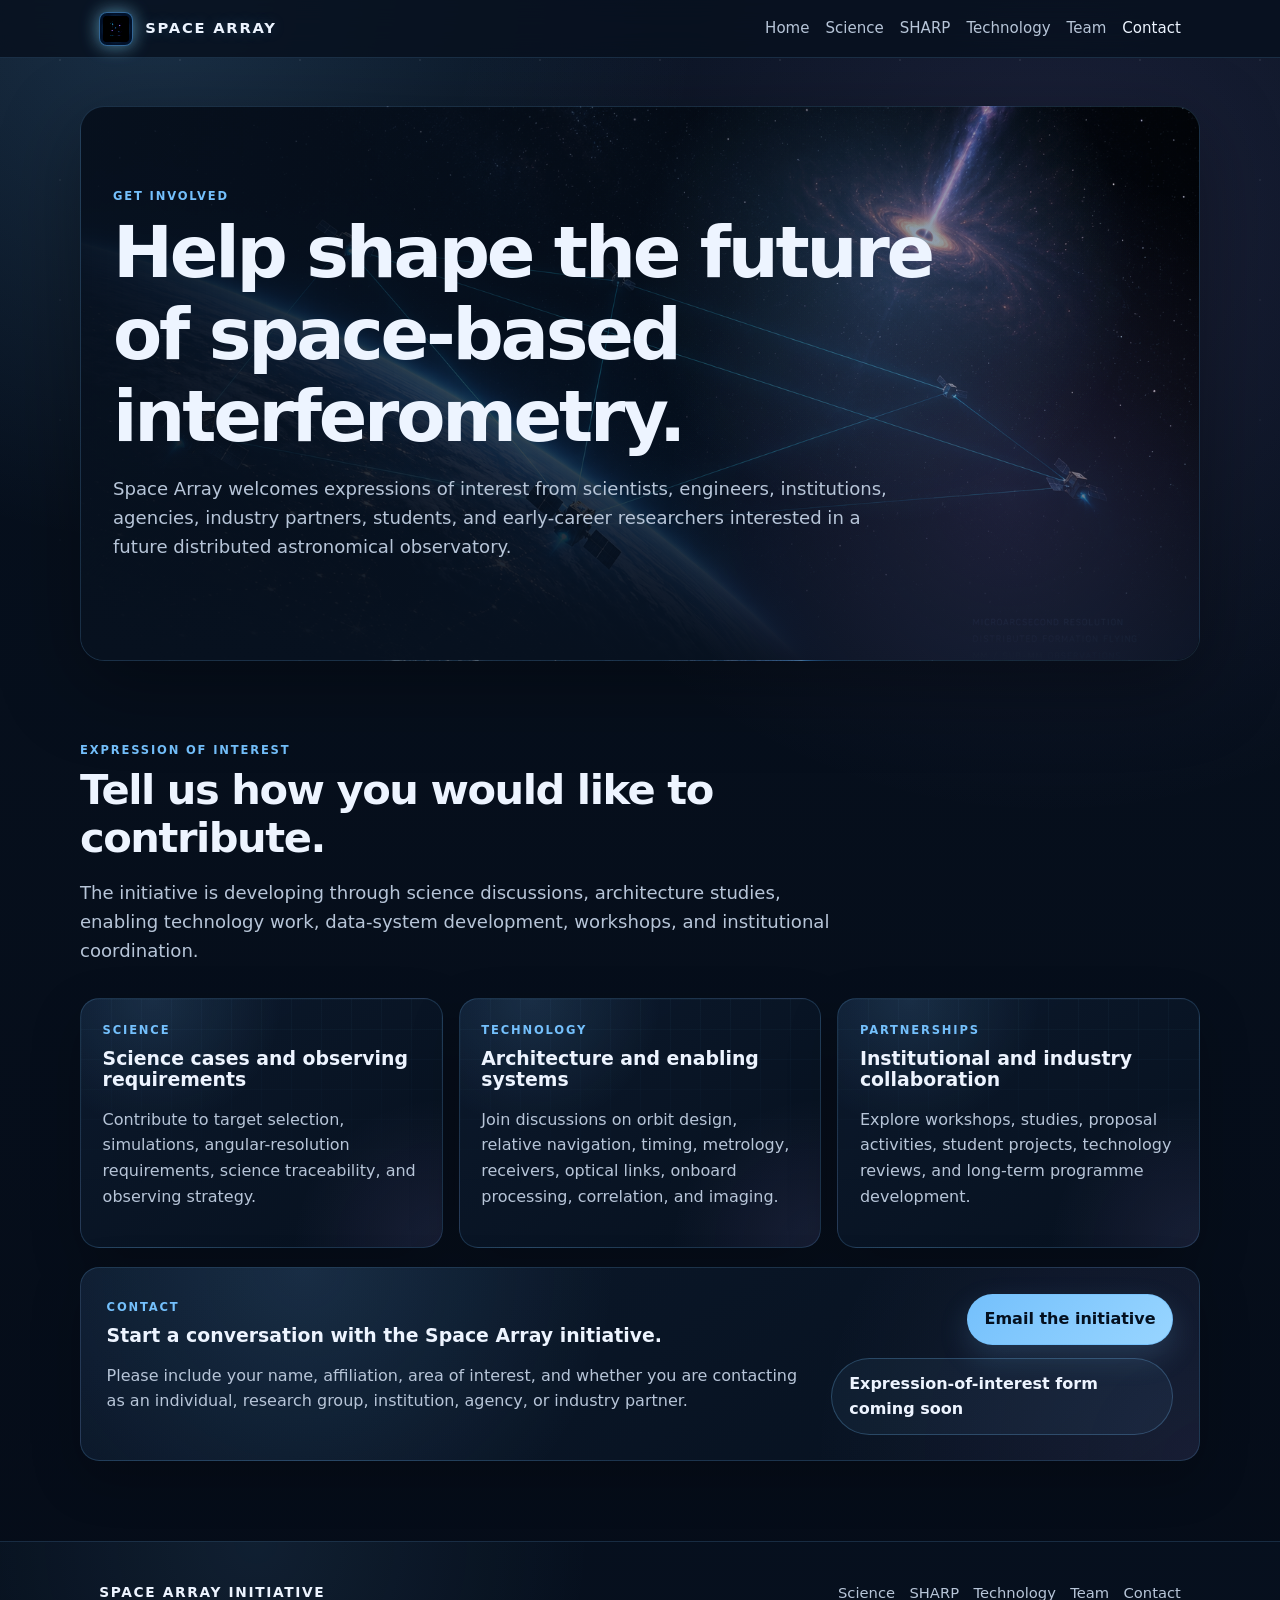
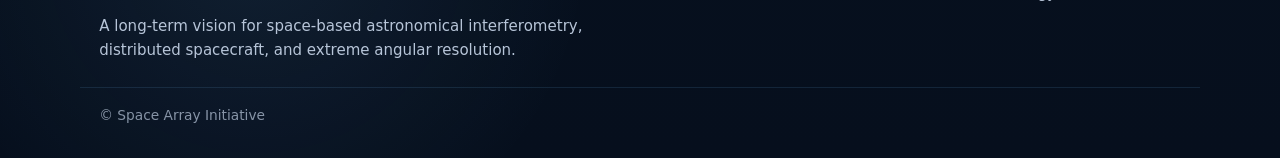
==== commit d8523b95: "team" ====
--- a/contact.html
+++ b/contact.html
@@ -62,8 +62,8 @@
         <div class="contact-pathway-label">Technology</div>
         <h3>Architecture and enabling systems</h3>
         <p>
-          Join discussions on formation flying, timing, metrology, receivers, optical links,
-          onboard storage, correlation, and imaging.
+          Join discussions on orbit design, relative navigation, timing, metrology,
+          receivers, optical links, onboard processing, correlation, and imaging.
         </p>
       </article>
 
--- a/styles.css
+++ b/styles.css
@@ -904,16 +904,67 @@
 
 .sharp-target { width: 74px; height: 74px; left: 22%; top: 28%; }
 .sharp-jet { width: 210px; height: 34px; left: 22%; top: 22%; transform: rotate(-24deg); }
-.sharp-orbit-one { width: 340px; height: 145px; right: 9%; top: 48%; transform: rotate(-18deg); }
-.sharp-orbit-two { width: 290px; height: 118px; right: 15%; top: 42%; transform: rotate(24deg); border-color: rgba(177, 151, 252, 0.28); }
-.sharp-spacecraft-a { right: 42%; top: 44%; }
-.sharp-spacecraft-b { right: 18%; top: 55%; }
-.sharp-baseline { width: 170px; right: 20%; top: 50%; transform: rotate(12deg); }
+
+.sharp-orbit-one {
+  width: 360px;
+  height: 150px;
+  right: 8%;
+  top: 47%;
+  transform: rotate(-18deg);
+}
+
+.sharp-orbit-two {
+  width: 300px;
+  height: 125px;
+  right: 14%;
+  top: 42%;
+  transform: rotate(24deg);
+  border-color: rgba(177, 151, 252, 0.28);
+}
+
+.sharp-spacecraft-a { right: 43%; top: 39%; }
+.sharp-spacecraft-b { right: 18%; top: 53%; }
+.sharp-spacecraft-c { right: 35%; top: 66%; }
+
+.sharp-baseline-ab {
+  width: 165px;
+  right: 20%;
+  top: 47%;
+  transform: rotate(22deg);
+}
+
+.sharp-baseline-ac {
+  width: 118px;
+  right: 36%;
+  top: 43%;
+  transform: rotate(72deg);
+}
+
+.sharp-baseline-bc {
+  width: 120px;
+  right: 20%;
+  top: 58%;
+  transform: rotate(150deg);
+}
+
 .sharp-earth { width: 96px; height: 96px; right: 9%; bottom: 8%; }
-.sharp-downlink { width: 210px; right: 18%; bottom: 27%; transform: rotate(38deg); }
+
+.sharp-downlink {
+  width: 210px;
+  right: 18%;
+  bottom: 27%;
+  transform: rotate(38deg);
+}
+
 .label-target { left: 8%; top: 12%; }
 .label-array { right: 8%; top: 14%; }
-.sharp-label.label-ground { left: auto; right: 7%; bottom: 4%; transform: none; }
+
+.sharp-label.label-ground {
+  left: auto;
+  right: 7%;
+  bottom: 4%;
+  transform: none;
+}
 
 /* Flow, roadmap and tables */
 
@@ -1339,3 +1390,139 @@
     transition: none !important;
   }
 }
+
+/* =========================================================
+   Homepage hero redesign — text over image
+   ========================================================= */
+
+.hero-home.hero-home-overlay {
+  position: relative;
+  max-width: none;
+  min-height: 720px;
+  padding: 0;
+  border: 1px solid rgba(116, 192, 252, 0.16);
+  border-radius: 1.6rem;
+  overflow: hidden;
+  display: flex;
+  align-items: flex-end;
+  background: #050b16;
+  box-shadow: 0 28px 90px rgba(0, 0, 0, 0.42);
+}
+
+.hero-home-media {
+  position: absolute;
+  inset: 0;
+}
+
+.hero-home-media img {
+  width: 100%;
+  height: 100%;
+  display: block;
+  object-fit: cover;
+  object-position: center center;
+  transform: scale(1.02);
+}
+
+.hero-home-shade {
+  position: absolute;
+  inset: 0;
+  background:
+    linear-gradient(90deg,
+      rgba(6, 16, 30, 0.92) 0%,
+      rgba(6, 16, 30, 0.82) 24%,
+      rgba(6, 16, 30, 0.45) 48%,
+      rgba(6, 16, 30, 0.12) 72%,
+      rgba(6, 16, 30, 0.18) 100%),
+    linear-gradient(0deg,
+      rgba(6, 16, 30, 0.70) 0%,
+      rgba(6, 16, 30, 0.10) 38%,
+      rgba(6, 16, 30, 0.05) 100%);
+}
+
+.hero-home-content {
+  position: relative;
+  z-index: 1;
+  width: min(620px, 100%);
+  padding: 4.5rem 3rem 3rem;
+}
+
+.hero-home.hero-home-overlay .kicker {
+  margin-bottom: 1rem;
+}
+
+.hero-home.hero-home-overlay h1 {
+  margin: 0 0 1.2rem;
+  max-width: 8.5ch;
+  font-size: clamp(3.2rem, 7vw, 6rem);
+  line-height: 0.92;
+  letter-spacing: -0.055em;
+  text-wrap: balance;
+}
+
+.hero-home.hero-home-overlay .lead {
+  max-width: 34ch;
+  font-size: 1.08rem;
+  color: rgba(237, 244, 255, 0.82);
+}
+
+.hero-home.hero-home-overlay .button-row {
+  margin-top: 1.8rem;
+}
+
+.hero-home.hero-home-overlay .button.secondary {
+  background: rgba(7, 17, 31, 0.34);
+  border-color: rgba(237, 244, 255, 0.16);
+  color: var(--text);
+  backdrop-filter: blur(8px);
+}
+
+@media (max-width: 980px) {
+  .hero-home.hero-home-overlay {
+    min-height: 640px;
+  }
+
+  .hero-home-content {
+    width: min(700px, 100%);
+    padding: 3rem 2rem 2.2rem;
+  }
+
+  .hero-home.hero-home-overlay h1 {
+    max-width: 10ch;
+    font-size: clamp(2.8rem, 9vw, 4.8rem);
+  }
+
+  .hero-home.hero-home-overlay .lead {
+    max-width: 44ch;
+  }
+}
+
+@media (max-width: 640px) {
+  .hero-home.hero-home-overlay {
+    min-height: 560px;
+    border-radius: 1.2rem;
+  }
+
+  .hero-home-shade {
+    background:
+      linear-gradient(180deg,
+        rgba(6, 16, 30, 0.25) 0%,
+        rgba(6, 16, 30, 0.36) 20%,
+        rgba(6, 16, 30, 0.82) 62%,
+        rgba(6, 16, 30, 0.94) 100%);
+  }
+
+  .hero-home-content {
+    padding: 2rem 1.2rem 1.4rem;
+  }
+
+  .hero-home.hero-home-overlay h1 {
+    max-width: none;
+    font-size: clamp(2.4rem, 12vw, 3.8rem);
+    line-height: 0.96;
+  }
+
+  .hero-home.hero-home-overlay .lead {
+    max-width: none;
+    font-size: 1rem;
+  }
+}
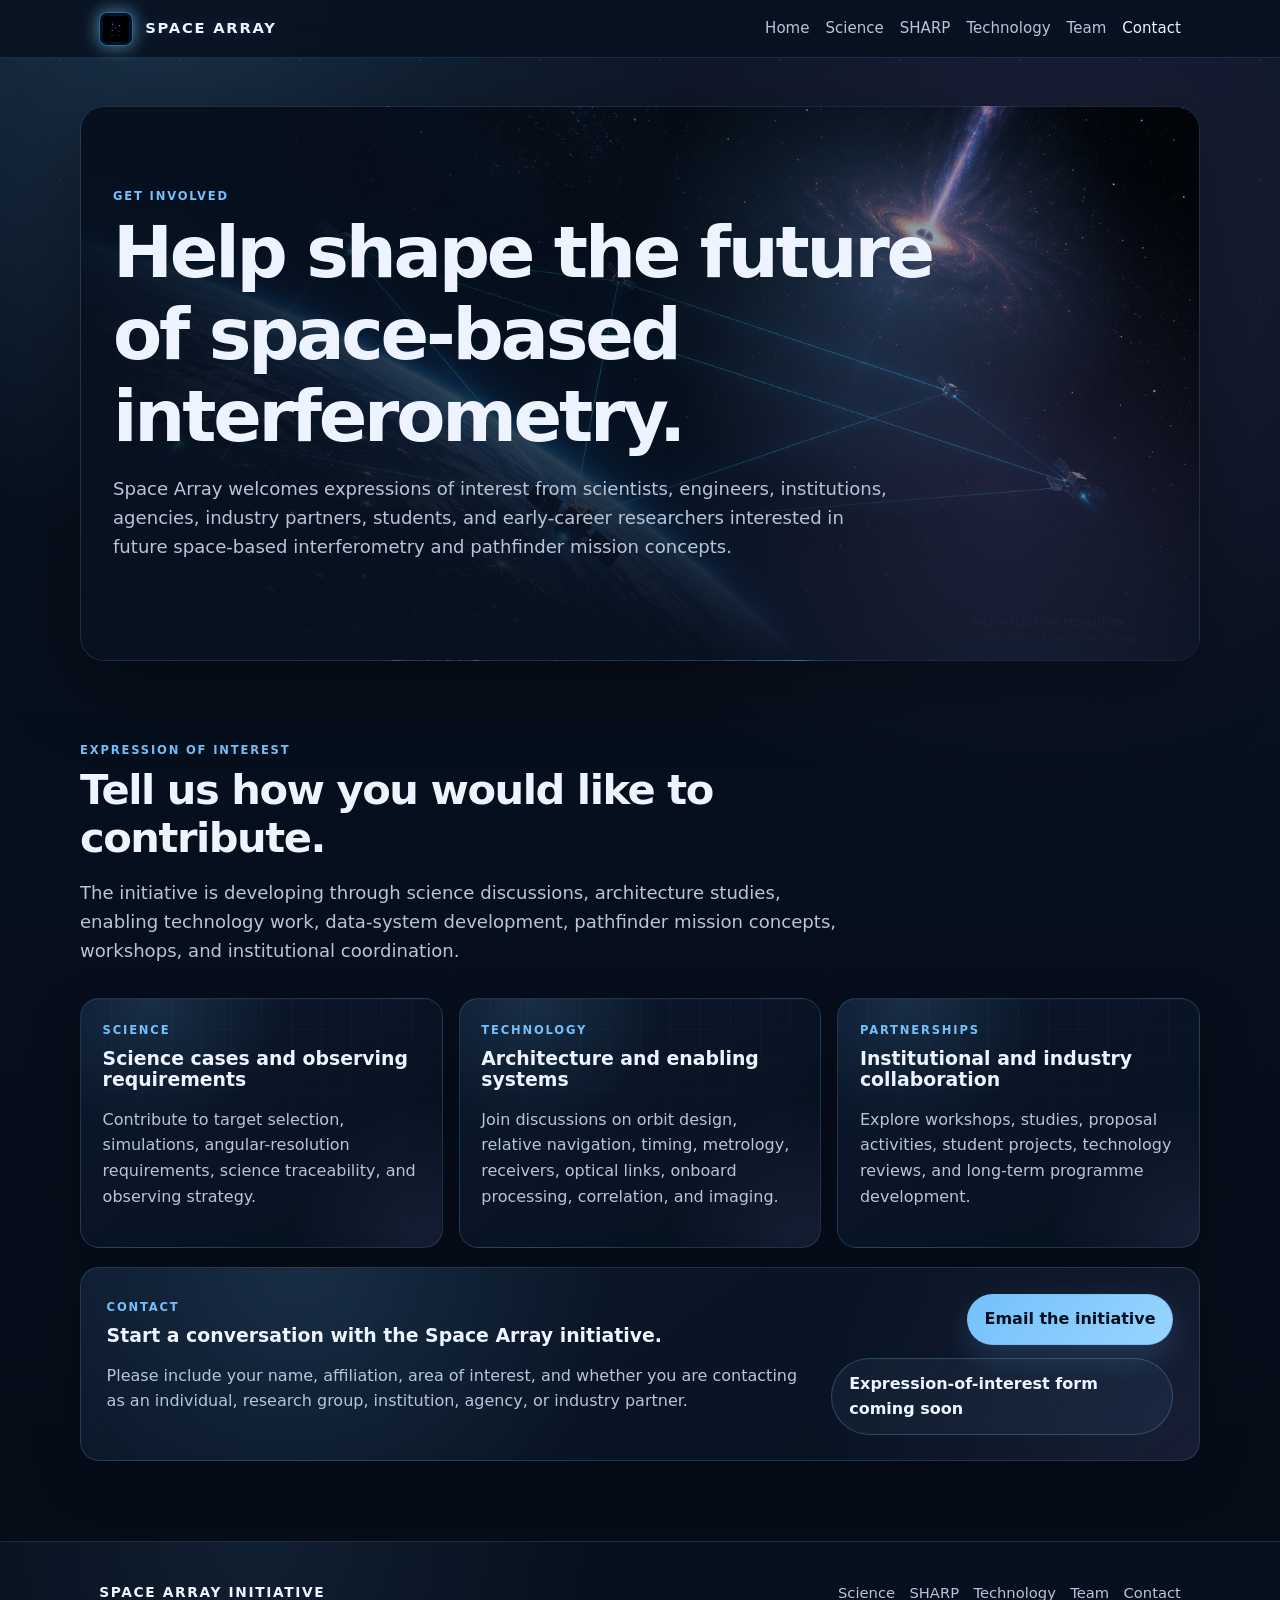
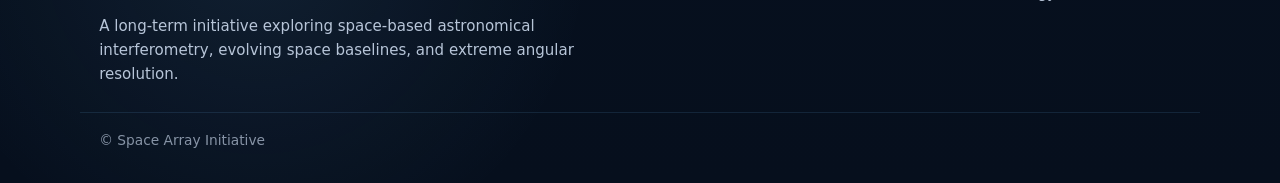
==== commit a2b1dfc8: "polish" ====
--- a/contact.html
+++ b/contact.html
@@ -32,7 +32,7 @@
       <p class="lead">
         Space Array welcomes expressions of interest from scientists, engineers,
         institutions, agencies, industry partners, students, and early-career researchers
-        interested in a future distributed astronomical observatory.
+        interested in future space-based interferometry and pathfinder mission concepts.
       </p>
     </div>
   </section>
@@ -43,8 +43,8 @@
       <h2>Tell us how you would like to contribute.</h2>
       <p>
         The initiative is developing through science discussions, architecture studies,
-        enabling technology work, data-system development, workshops, and institutional
-        coordination.
+        enabling technology work, data-system development, pathfinder mission concepts,
+        workshops, and institutional coordination.
       </p>
     </div>
 
@@ -100,8 +100,8 @@
     <div class="footer-brand">
       <div class="footer-title">Space Array Initiative</div>
       <p>
-        A long-term vision for space-based astronomical interferometry,
-        distributed spacecraft, and extreme angular resolution.
+        A long-term initiative exploring space-based astronomical interferometry,
+        evolving space baselines, and extreme angular resolution.
       </p>
     </div>
 
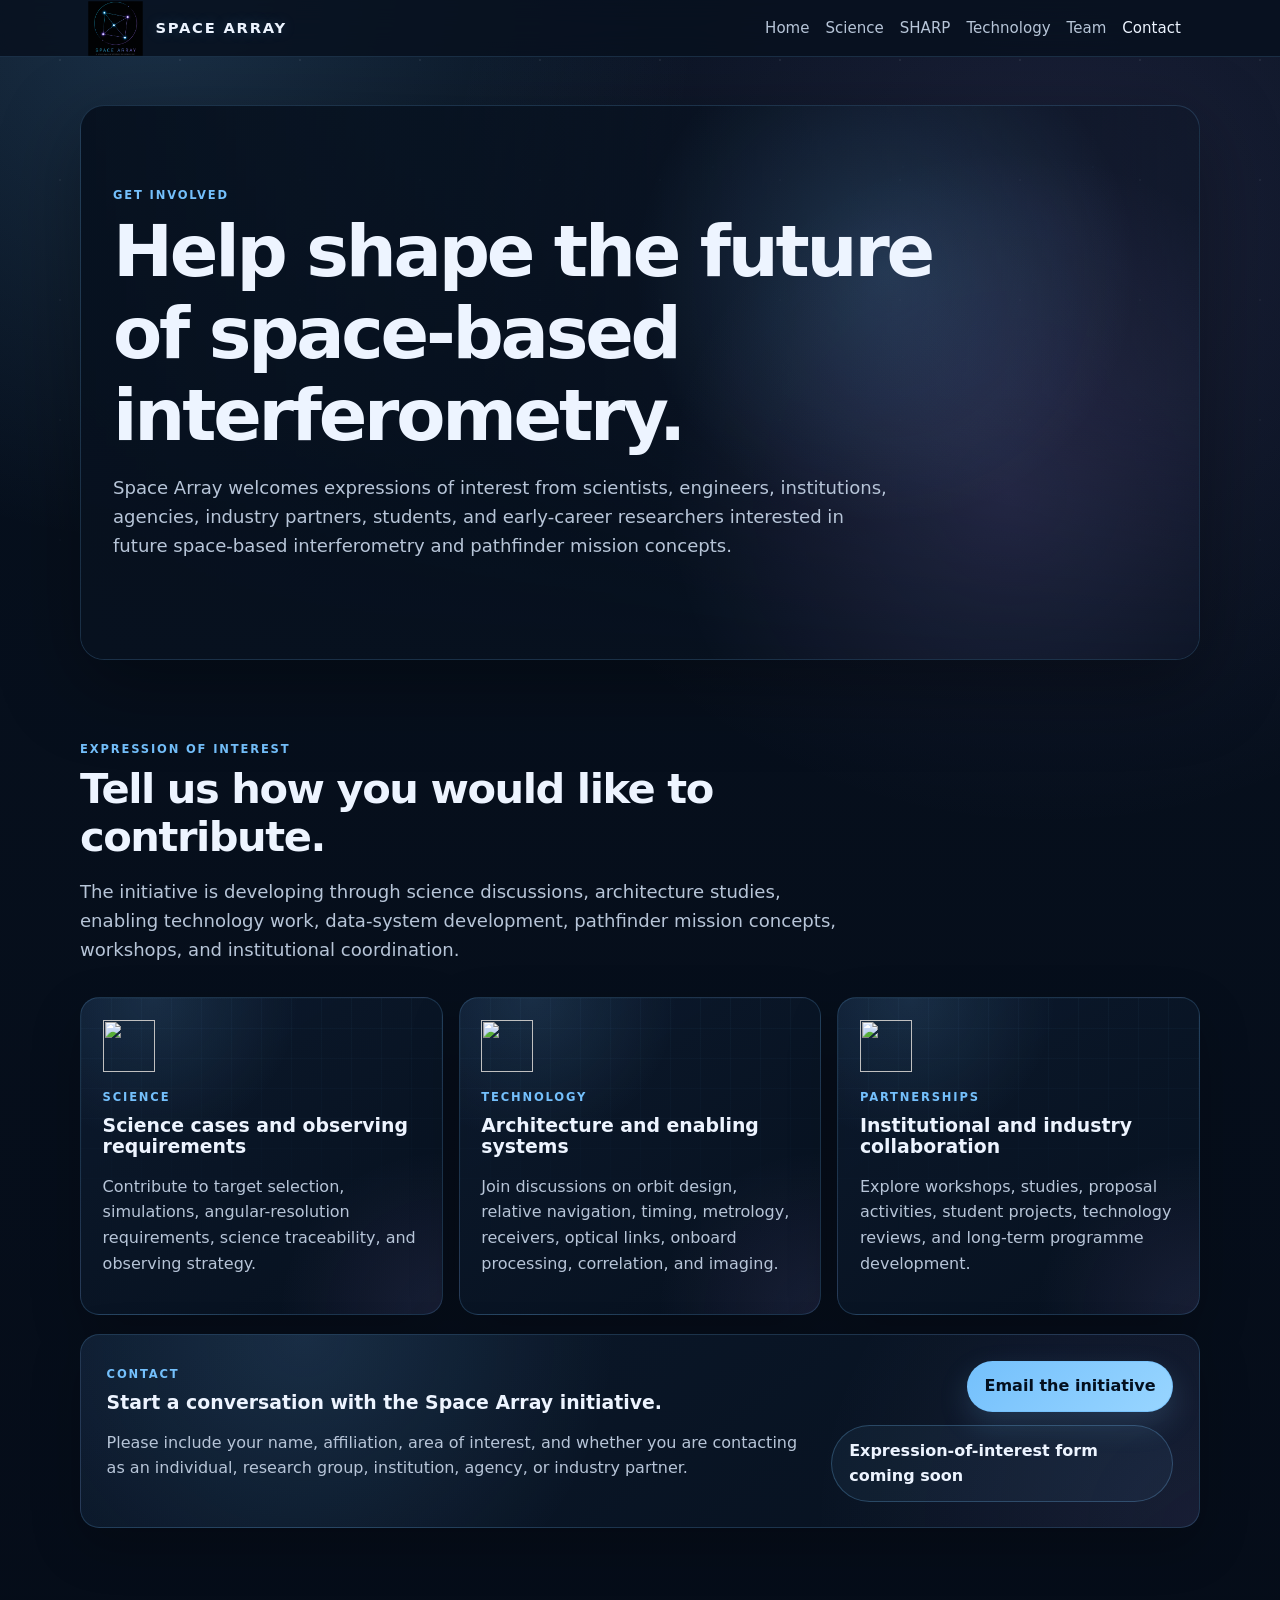
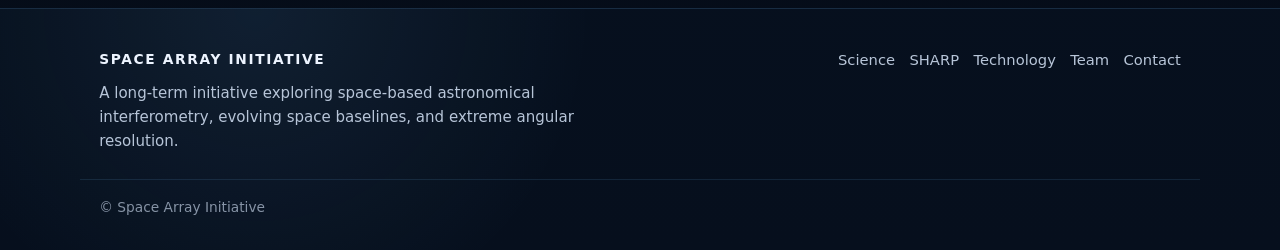
==== commit 773c8b6e: "contact polish" ====
--- a/contact.html
+++ b/contact.html
@@ -50,6 +50,9 @@
 
     <div class="contact-pathways">
       <article class="contact-pathway-card">
+        <div class="card-icon">
+          <img src="assets/icon-contact-science.svg" alt="">
+        </div>
         <div class="contact-pathway-label">Science</div>
         <h3>Science cases and observing requirements</h3>
         <p>
@@ -59,6 +62,9 @@
       </article>
 
       <article class="contact-pathway-card">
+        <div class="card-icon">
+          <img src="assets/icon-contact-technology.svg" alt="">
+        </div>
         <div class="contact-pathway-label">Technology</div>
         <h3>Architecture and enabling systems</h3>
         <p>
@@ -68,6 +74,9 @@
       </article>
 
       <article class="contact-pathway-card">
+        <div class="card-icon">
+          <img src="assets/icon-contact-partnerships.svg" alt="">
+        </div>
         <div class="contact-pathway-label">Partnerships</div>
         <h3>Institutional and industry collaboration</h3>
         <p>
--- a/styles.css
+++ b/styles.css
@@ -87,7 +87,7 @@
 .logo {
   display: flex;
   align-items: center;
-  gap: 0.75rem;
+  gap: 1.45rem;
   color: var(--text);
   font-size: 0.92rem;
   font-weight: 800;
@@ -104,19 +104,21 @@
 .logo img,
 .logo-mark {
   display: block;
-  width: 34px;
-  height: 34px;
-  flex: 0 0 34px;
-  padding: 3px;
-  border: 1px solid rgba(116, 192, 252, 0.35);
-  border-radius: 8px;
-  background:
-    radial-gradient(circle at center, rgba(116, 192, 252, 0.18), rgba(7, 17, 31, 0.96) 68%);
-  box-shadow:
-    0 0 18px rgba(116, 192, 252, 0.26),
-    inset 0 0 12px rgba(116, 192, 252, 0.08);
+  width: 33px;
+  height: 33px;
+  flex: 0 0 33px;
+
+  /* remove the extra CSS frame */
+  padding: 0;
+  border: 0;
+  background: none;
+  box-shadow: none;
+
+  /* keep the original image, just make it visually larger */
   object-fit: contain;
-  filter: brightness(1.35) contrast(1.16) drop-shadow(0 0 8px rgba(116, 192, 252, 0.38));
+  transform: scale(1.65);
+  transform-origin: center;
+  filter: none;
 }
 
 /* Fallback for the current HTML that still uses <span class="logo-mark">. */
@@ -325,6 +327,30 @@
     linear-gradient(90deg, rgba(7, 17, 31, 0.96), rgba(7, 17, 31, 0.67), rgba(7, 17, 31, 0.22)),
     url("assets/space-array-hero.png") center / cover no-repeat;
   box-shadow: var(--shadow);
+}
+
+.science-hero {
+  background:
+    linear-gradient(90deg, rgba(7, 17, 31, 0.96), rgba(7, 17, 31, 0.70), rgba(7, 17, 31, 0.22)),
+    url("assets/science-hero-bg.png") center / cover no-repeat;
+}
+
+.team-hero {
+  background:
+    linear-gradient(90deg, rgba(7, 17, 31, 0.96), rgba(7, 17, 31, 0.72), rgba(7, 17, 31, 0.28)),
+    url("assets/team-hero-bg.png") center / cover no-repeat;
+}
+
+.contact-hero {
+  background:
+    linear-gradient(90deg, rgba(7, 17, 31, 0.96), rgba(7, 17, 31, 0.74), rgba(7, 17, 31, 0.30)),
+    url("assets/contact-hero-bg.png") center / cover no-repeat;
+}
+
+.vision-break {
+  background:
+    linear-gradient(90deg, rgba(7, 17, 31, 0.96), rgba(7, 17, 31, 0.72), rgba(7, 17, 31, 0.35)),
+    url("assets/space-array-vision-bg.png") center / cover no-repeat;
 }
 
 .page-hero {
@@ -1334,9 +1360,10 @@
 
   .logo img,
   .logo-mark {
-    width: 30px;
-    height: 30px;
-    flex-basis: 30px;
+    width: 32px;
+    height: 32px;
+    flex-basis: 32px;
+    transform: scale(1.55);
   }
 
   .logo span:last-child {
@@ -1419,7 +1446,7 @@
   height: 100%;
   display: block;
   object-fit: cover;
-  object-position: center center;
+  object-position: 58% center;
   transform: scale(1.02);
 }
 
@@ -1442,8 +1469,8 @@
 .hero-home-content {
   position: relative;
   z-index: 1;
-  width: min(620px, 100%);
-  padding: 4.5rem 3rem 3rem;
+  width: min(700px, 100%);
+  padding: 4.5rem 3.4rem 3.2rem;
 }
 
 .hero-home.hero-home-overlay .kicker {
@@ -1451,11 +1478,11 @@
 }
 
 .hero-home.hero-home-overlay h1 {
-  margin: 0 0 1.2rem;
-  max-width: 8.5ch;
-  font-size: clamp(3.2rem, 7vw, 6rem);
-  line-height: 0.92;
-  letter-spacing: -0.055em;
+  margin: 0 0 1.25rem;
+  max-width: 11.5ch;
+  font-size: clamp(3rem, 5.6vw, 5.15rem);
+  line-height: 0.98;
+  letter-spacing: -0.05em;
   text-wrap: balance;
 }
 
@@ -1525,4 +1552,128 @@
     max-width: none;
     font-size: 1rem;
   }
+}
+
+.signature-img {
+  width: 100%;
+  height: 100%;
+  display: block;
+  object-fit: cover;
+}
+
+.why-icon-img {
+  width: 62px;
+  height: 62px;
+  display: block;
+  margin-bottom: 1.35rem;
+  object-fit: contain;
+  border-radius: 999px;
+  background: transparent;
+  filter: drop-shadow(0 0 16px rgba(116, 192, 252, 0.34));
+}
+.why-icon-img {
+  width: 62px;
+  height: 62px;
+  padding: 0;
+  border-radius: 999px;
+  object-fit: cover;
+  background: #06111f;
+}
+.why-card h3 {
+  margin-top: 0;
+  margin-bottom: 1rem;
+  line-height: 1.08;
+}
+
+.phase-img {
+  width: 100%;
+  height: 120px;
+  display: block;
+  object-fit: cover;
+  border: 1px solid rgba(116, 192, 252, 0.12);
+  border-radius: 1rem;
+  margin-bottom: 1.2rem;
+}
+
+.update-visual {
+  height: 120px;
+  margin: -1.35rem -1.35rem 1rem;
+  overflow: hidden;
+  border-bottom: 1px solid var(--line);
+}
+
+.update-visual img {
+  width: 100%;
+  height: 100%;
+  object-fit: cover;
+  display: block;
+}
+
+.card-visual {
+  height: 86px;
+  margin: -1.35rem -1.35rem 1rem;
+  border-bottom: 1px solid var(--line);
+  overflow: hidden;
+}
+
+.card-visual img {
+  width: 100%;
+  height: 100%;
+  object-fit: cover;
+  display: block;
+}
+
+.science-visual-img {
+  width: 100%;
+  height: 100%;
+  object-fit: cover;
+  display: block;
+}
+
+.science-visual-img {
+  width: 100%;
+  height: 100%;
+  object-fit: cover;
+  display: block;
+}
+
+.next-step-visual {
+  height: 120px;
+  margin: -1.35rem -1.35rem 1rem;
+  overflow: hidden;
+  border-bottom: 1px solid var(--line);
+  background: #050b16;
+}
+
+.next-step-visual img {
+  width: 100%;
+  height: 100%;
+  object-fit: cover;
+  display: block;
+}
+
+.card-icon {
+  width: 52px;
+  height: 52px;
+  margin-bottom: 1rem;
+}
+
+.card-icon img {
+  width: 100%;
+  height: 100%;
+  display: block;
+  object-fit: contain;
+}
+
+.card-icon {
+  width: 52px;
+  height: 52px;
+  margin-bottom: 1rem;
+}
+
+.card-icon img {
+  width: 100%;
+  height: 100%;
+  display: block;
+  object-fit: contain;
 }
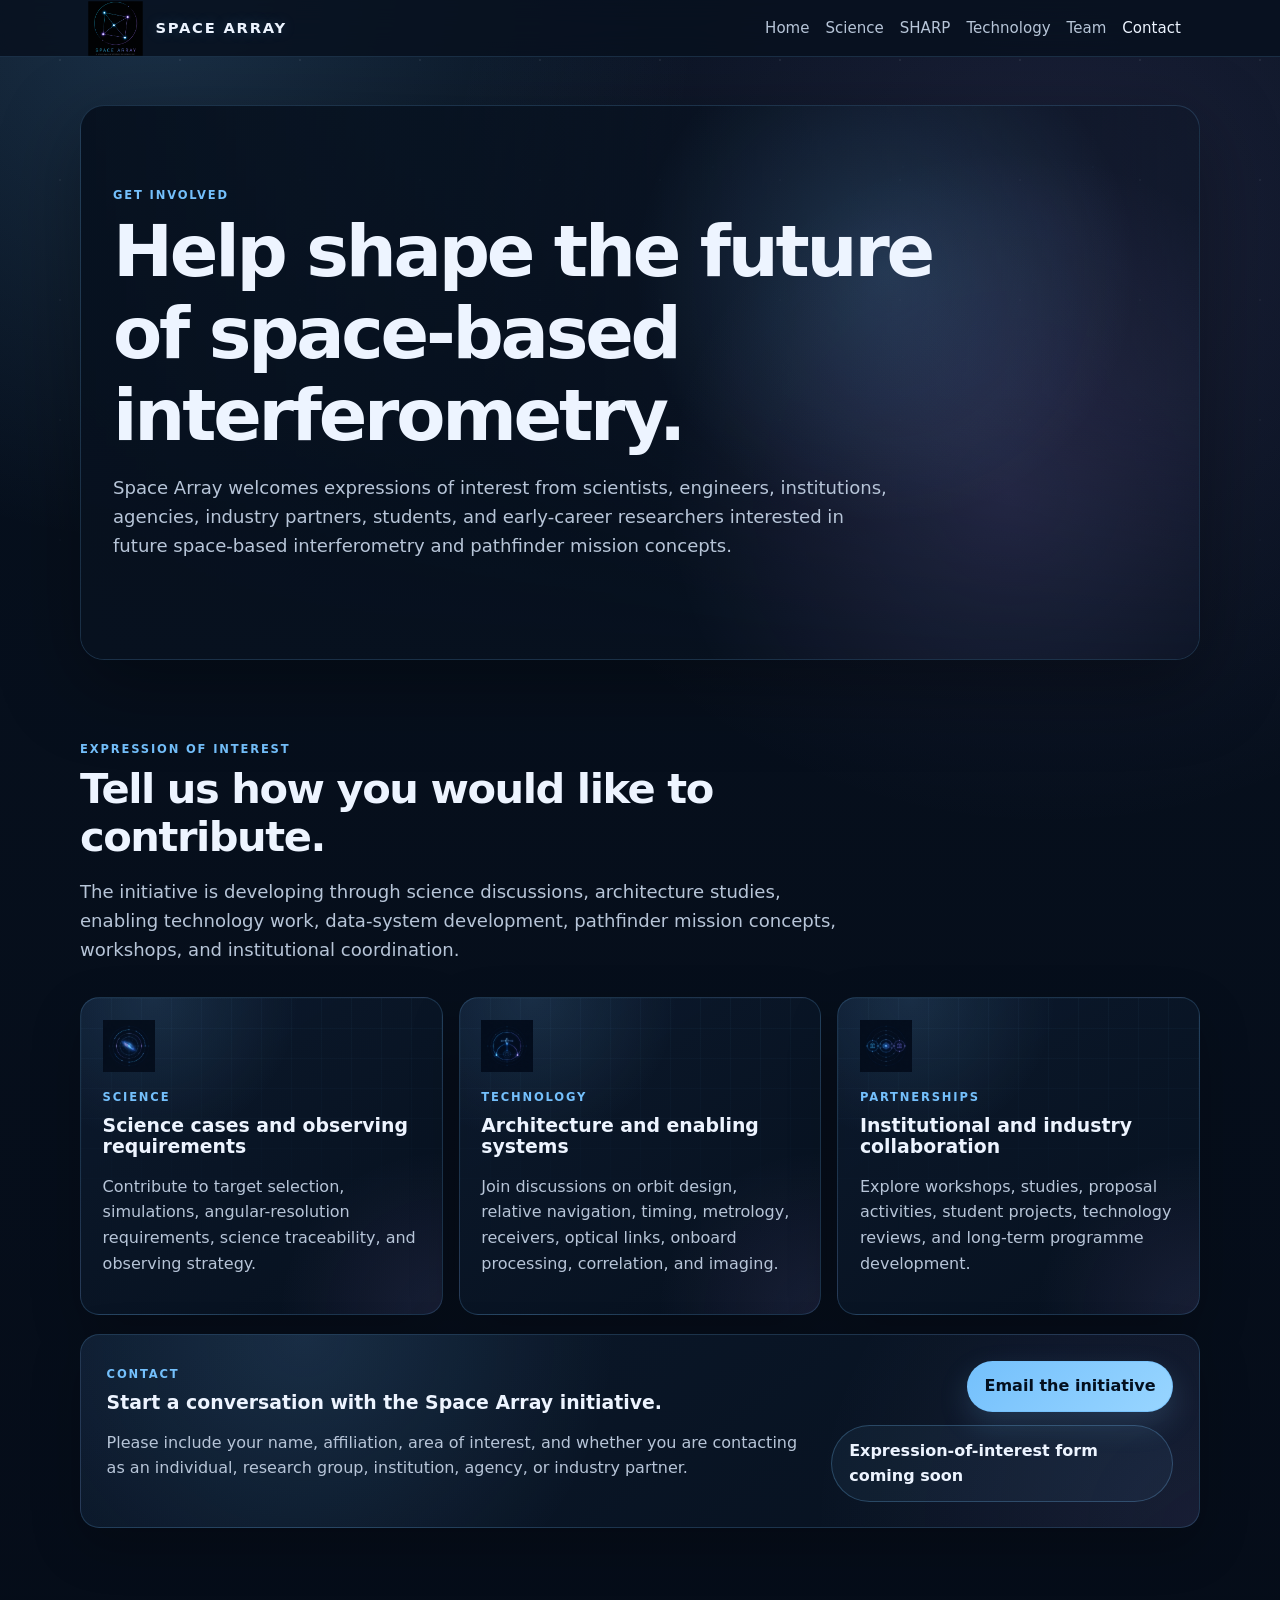
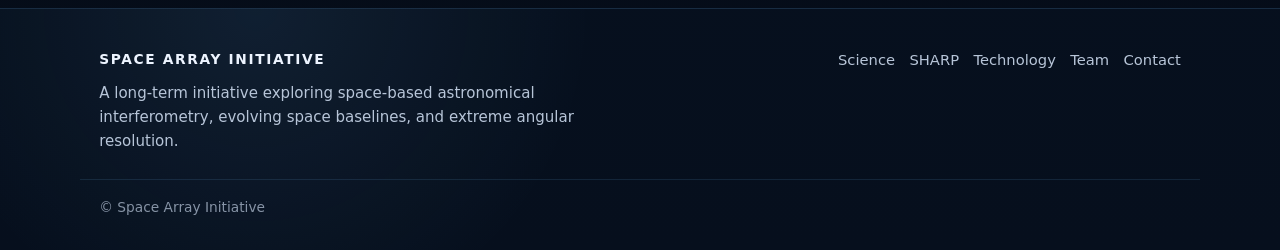
==== commit 26cc8ecf: "contact polish" ====
--- a/contact.html
+++ b/contact.html
@@ -51,7 +51,7 @@
     <div class="contact-pathways">
       <article class="contact-pathway-card">
         <div class="card-icon">
-          <img src="assets/icon-contact-science.svg" alt="">
+          <img src="assets/icon-contact-science.png" alt="">
         </div>
         <div class="contact-pathway-label">Science</div>
         <h3>Science cases and observing requirements</h3>
@@ -63,7 +63,7 @@
 
       <article class="contact-pathway-card">
         <div class="card-icon">
-          <img src="assets/icon-contact-technology.svg" alt="">
+          <img src="assets/icon-contact-technology.png" alt="">
         </div>
         <div class="contact-pathway-label">Technology</div>
         <h3>Architecture and enabling systems</h3>
@@ -75,7 +75,7 @@
 
       <article class="contact-pathway-card">
         <div class="card-icon">
-          <img src="assets/icon-contact-partnerships.svg" alt="">
+          <img src="assets/icon-contact-partnerships.png" alt="">
         </div>
         <div class="contact-pathway-label">Partnerships</div>
         <h3>Institutional and industry collaboration</h3>
--- a/styles.css
+++ b/styles.css
@@ -1676,4 +1676,17 @@
   height: 100%;
   display: block;
   object-fit: contain;
+}
+
+.card-icon {
+  width: 52px;
+  height: 52px;
+  margin-bottom: 1rem;
+}
+
+.card-icon img {
+  width: 100%;
+  height: 100%;
+  display: block;
+  object-fit: contain;
 }
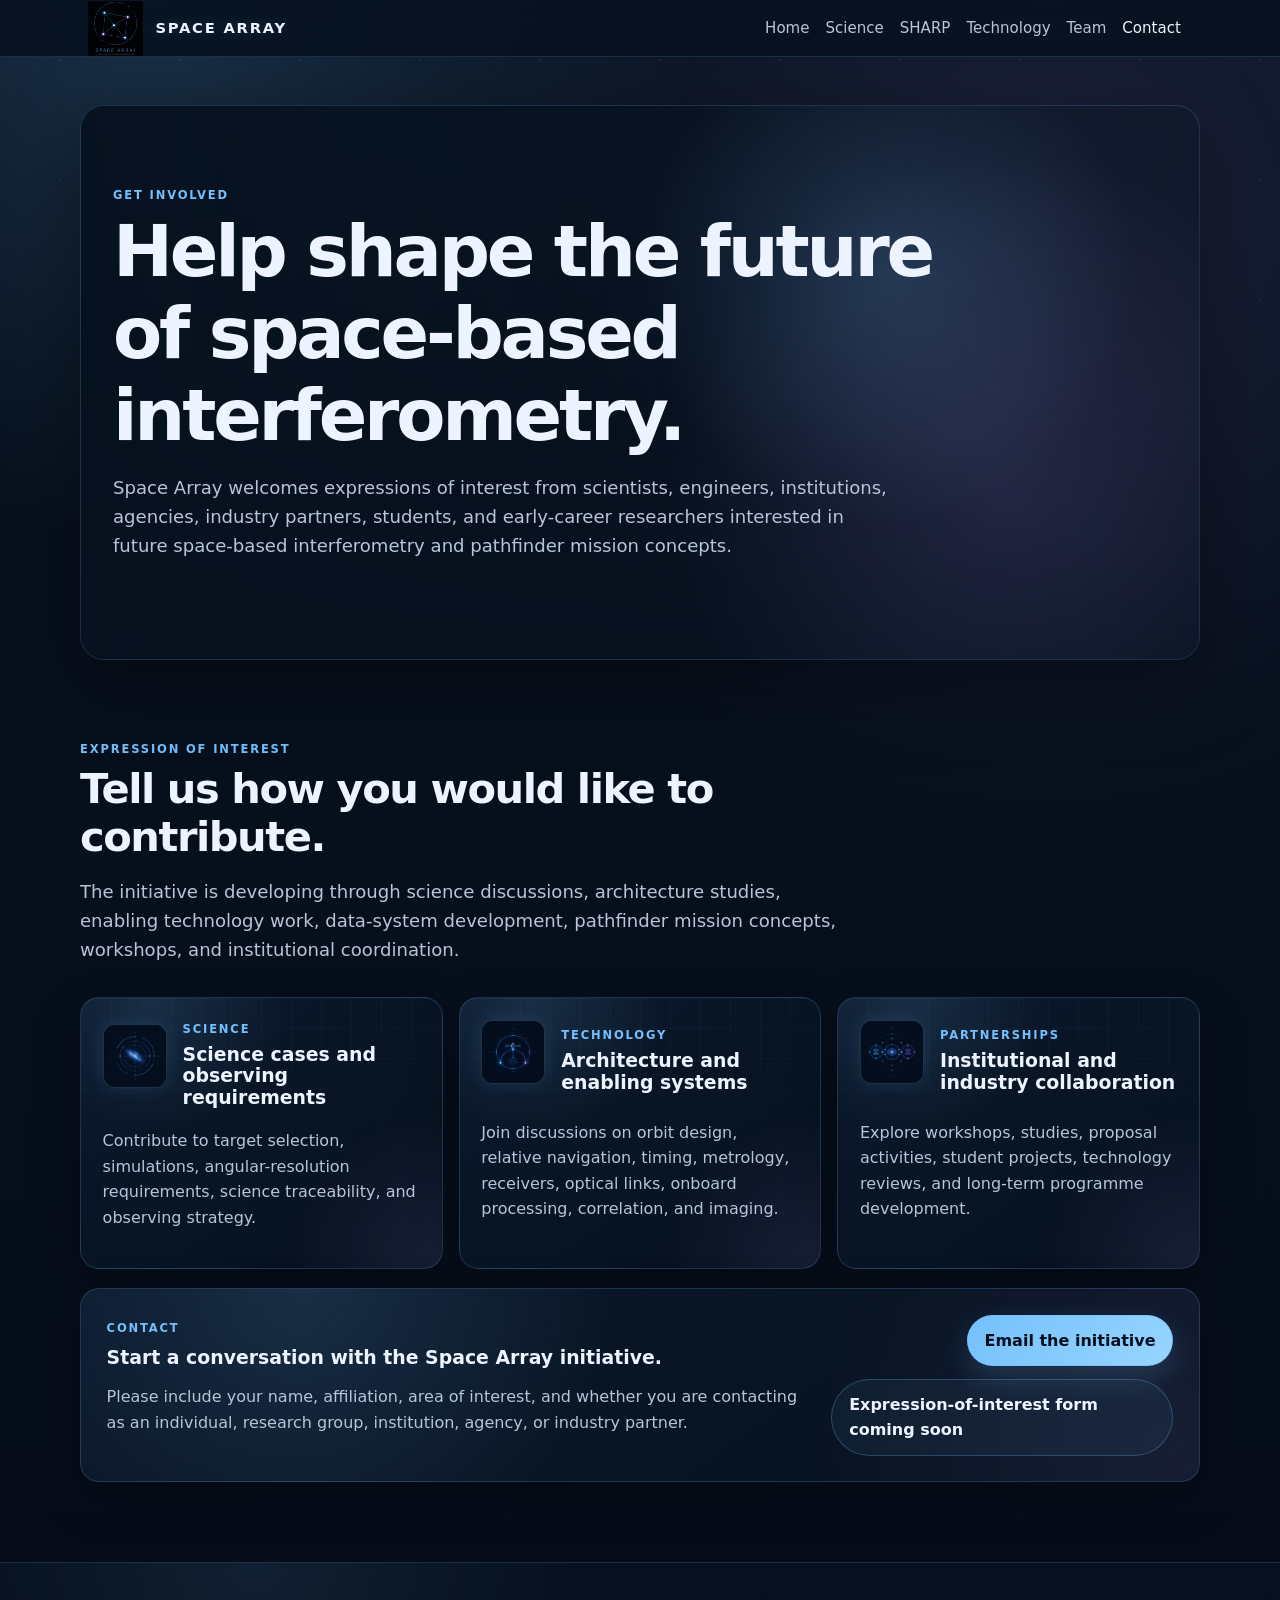
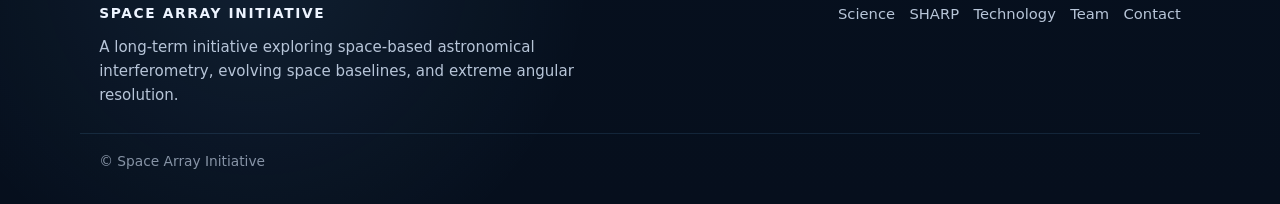
==== commit 9ab817aa: "contact polish" ====
--- a/contact.html
+++ b/contact.html
@@ -50,11 +50,15 @@
 
     <div class="contact-pathways">
       <article class="contact-pathway-card">
-        <div class="card-icon">
-          <img src="assets/icon-contact-science.png" alt="">
+        <div class="card-heading">
+          <div class="card-icon">
+            <img src="assets/icon-contact-science.png" alt="">
+          </div>
+          <div>
+            <div class="contact-pathway-label">Science</div>
+            <h3>Science cases and observing requirements</h3>
+          </div>
         </div>
-        <div class="contact-pathway-label">Science</div>
-        <h3>Science cases and observing requirements</h3>
         <p>
           Contribute to target selection, simulations, angular-resolution requirements,
           science traceability, and observing strategy.
@@ -62,11 +66,15 @@
       </article>
 
       <article class="contact-pathway-card">
-        <div class="card-icon">
-          <img src="assets/icon-contact-technology.png" alt="">
+        <div class="card-heading">
+          <div class="card-icon">
+            <img src="assets/icon-contact-technology.png" alt="">
+          </div>
+          <div>
+            <div class="contact-pathway-label">Technology</div>
+            <h3>Architecture and enabling systems</h3>
+          </div>
         </div>
-        <div class="contact-pathway-label">Technology</div>
-        <h3>Architecture and enabling systems</h3>
         <p>
           Join discussions on orbit design, relative navigation, timing, metrology,
           receivers, optical links, onboard processing, correlation, and imaging.
@@ -74,11 +82,15 @@
       </article>
 
       <article class="contact-pathway-card">
-        <div class="card-icon">
-          <img src="assets/icon-contact-partnerships.png" alt="">
+        <div class="card-heading">
+          <div class="card-icon">
+            <img src="assets/icon-contact-partnerships.png" alt="">
+          </div>
+          <div>
+            <div class="contact-pathway-label">Partnerships</div>
+            <h3>Institutional and industry collaboration</h3>
+          </div>
         </div>
-        <div class="contact-pathway-label">Partnerships</div>
-        <h3>Institutional and industry collaboration</h3>
         <p>
           Explore workshops, studies, proposal activities, student projects,
           technology reviews, and long-term programme development.
--- a/styles.css
+++ b/styles.css
@@ -1678,15 +1678,33 @@
   object-fit: contain;
 }
 
+.card-heading {
+  display: flex;
+  align-items: center;
+  gap: 1rem;
+  margin-bottom: 1.25rem;
+}
+
+.card-heading h3 {
+  margin: 0.35rem 0 0;
+}
+
 .card-icon {
-  width: 52px;
-  height: 52px;
-  margin-bottom: 1rem;
+  width: 64px;
+  height: 64px;
+  flex: 0 0 64px;
+  display: grid;
+  place-items: center;
+  overflow: hidden;
+  border: 1px solid rgba(116, 192, 252, 0.18);
+  border-radius: 0.75rem;
+  background: rgba(3, 8, 18, 0.48);
+  box-shadow: 0 0 18px rgba(116, 192, 252, 0.12);
 }
 
 .card-icon img {
   width: 100%;
   height: 100%;
   display: block;
-  object-fit: contain;
+  object-fit: cover;
 }
